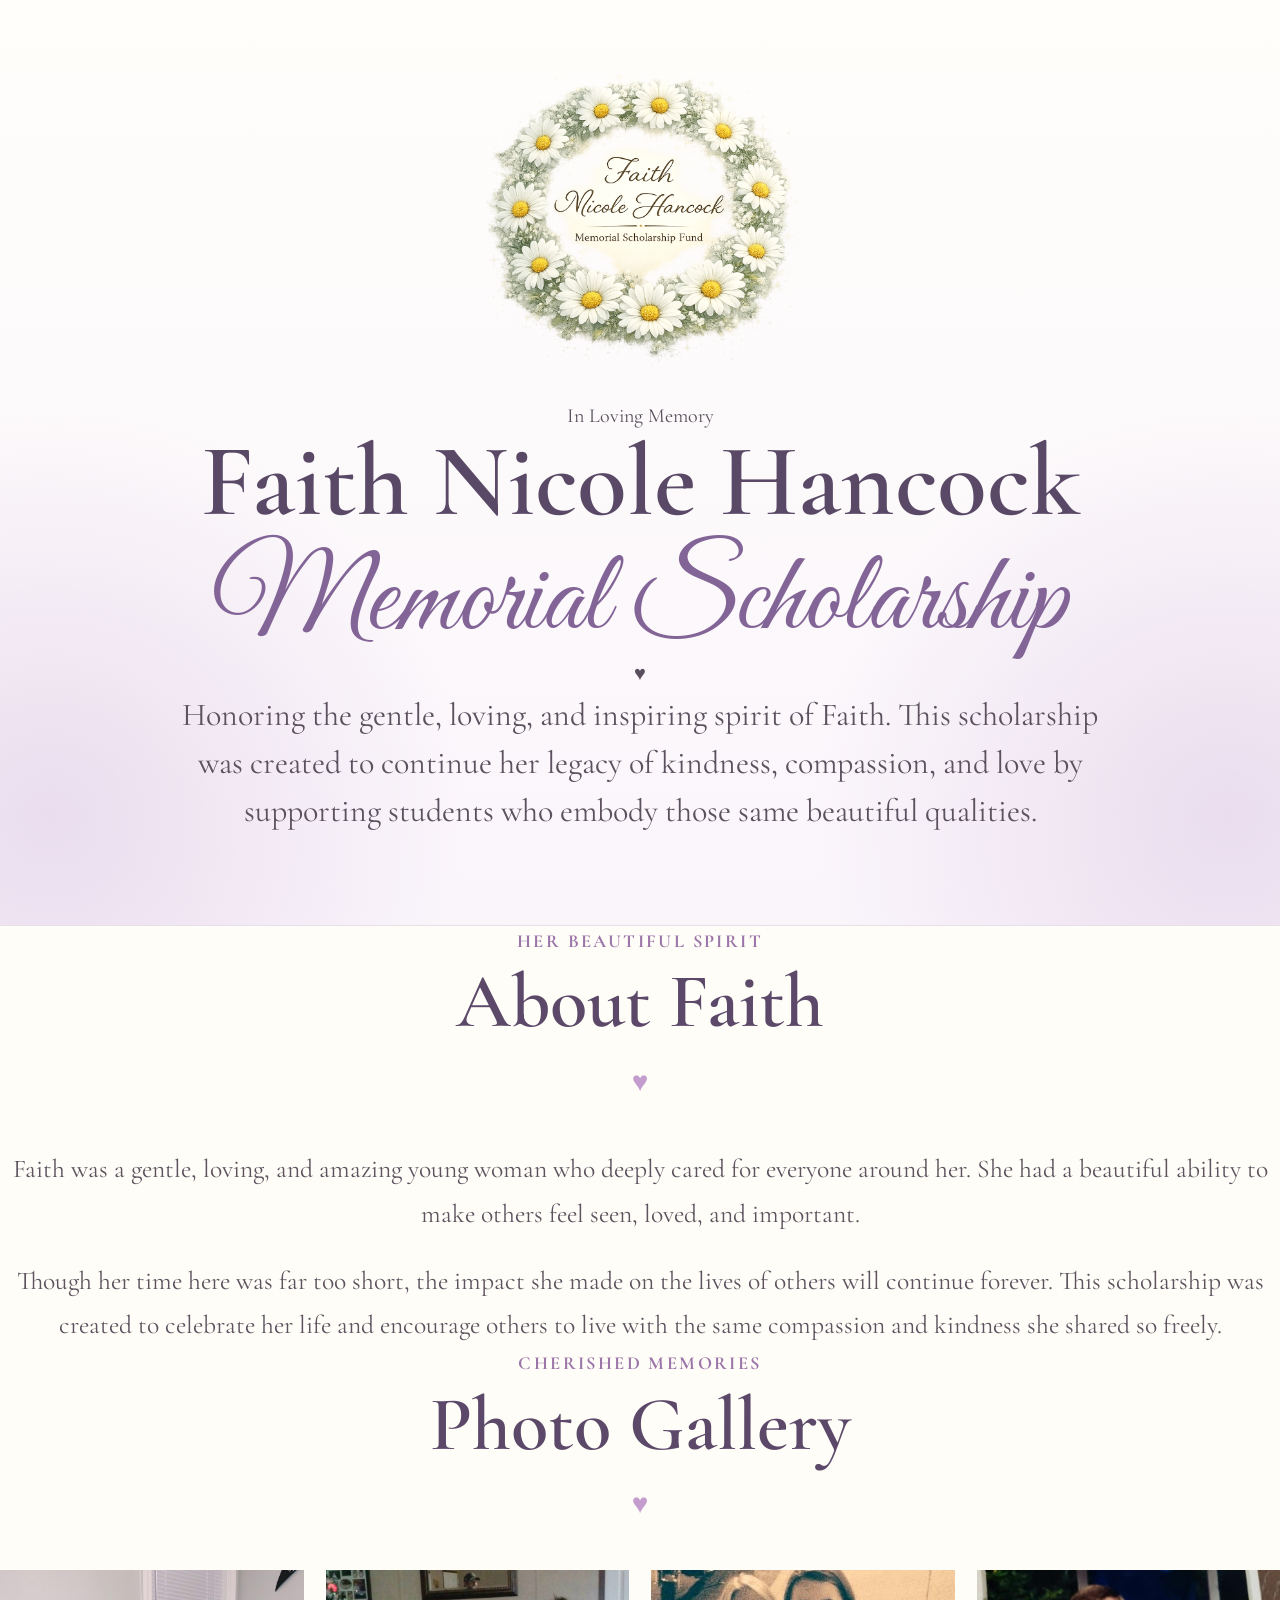
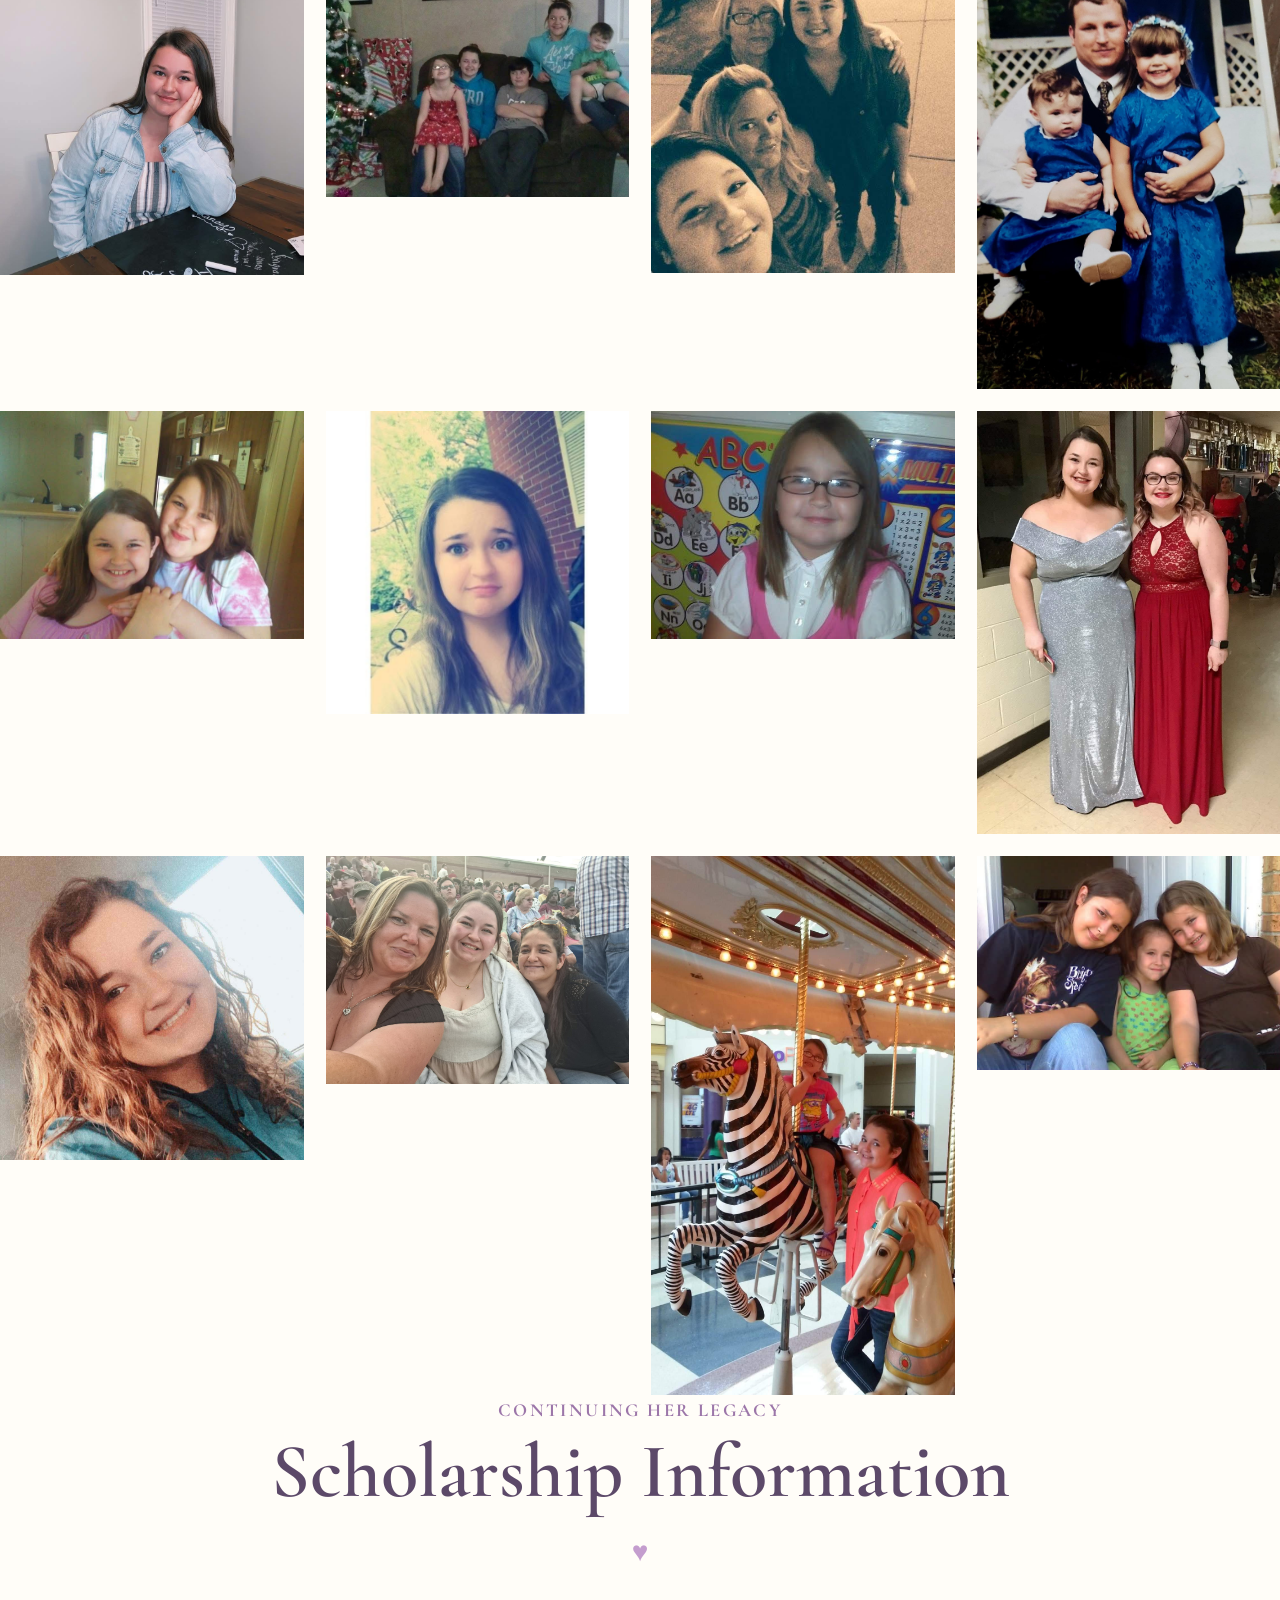
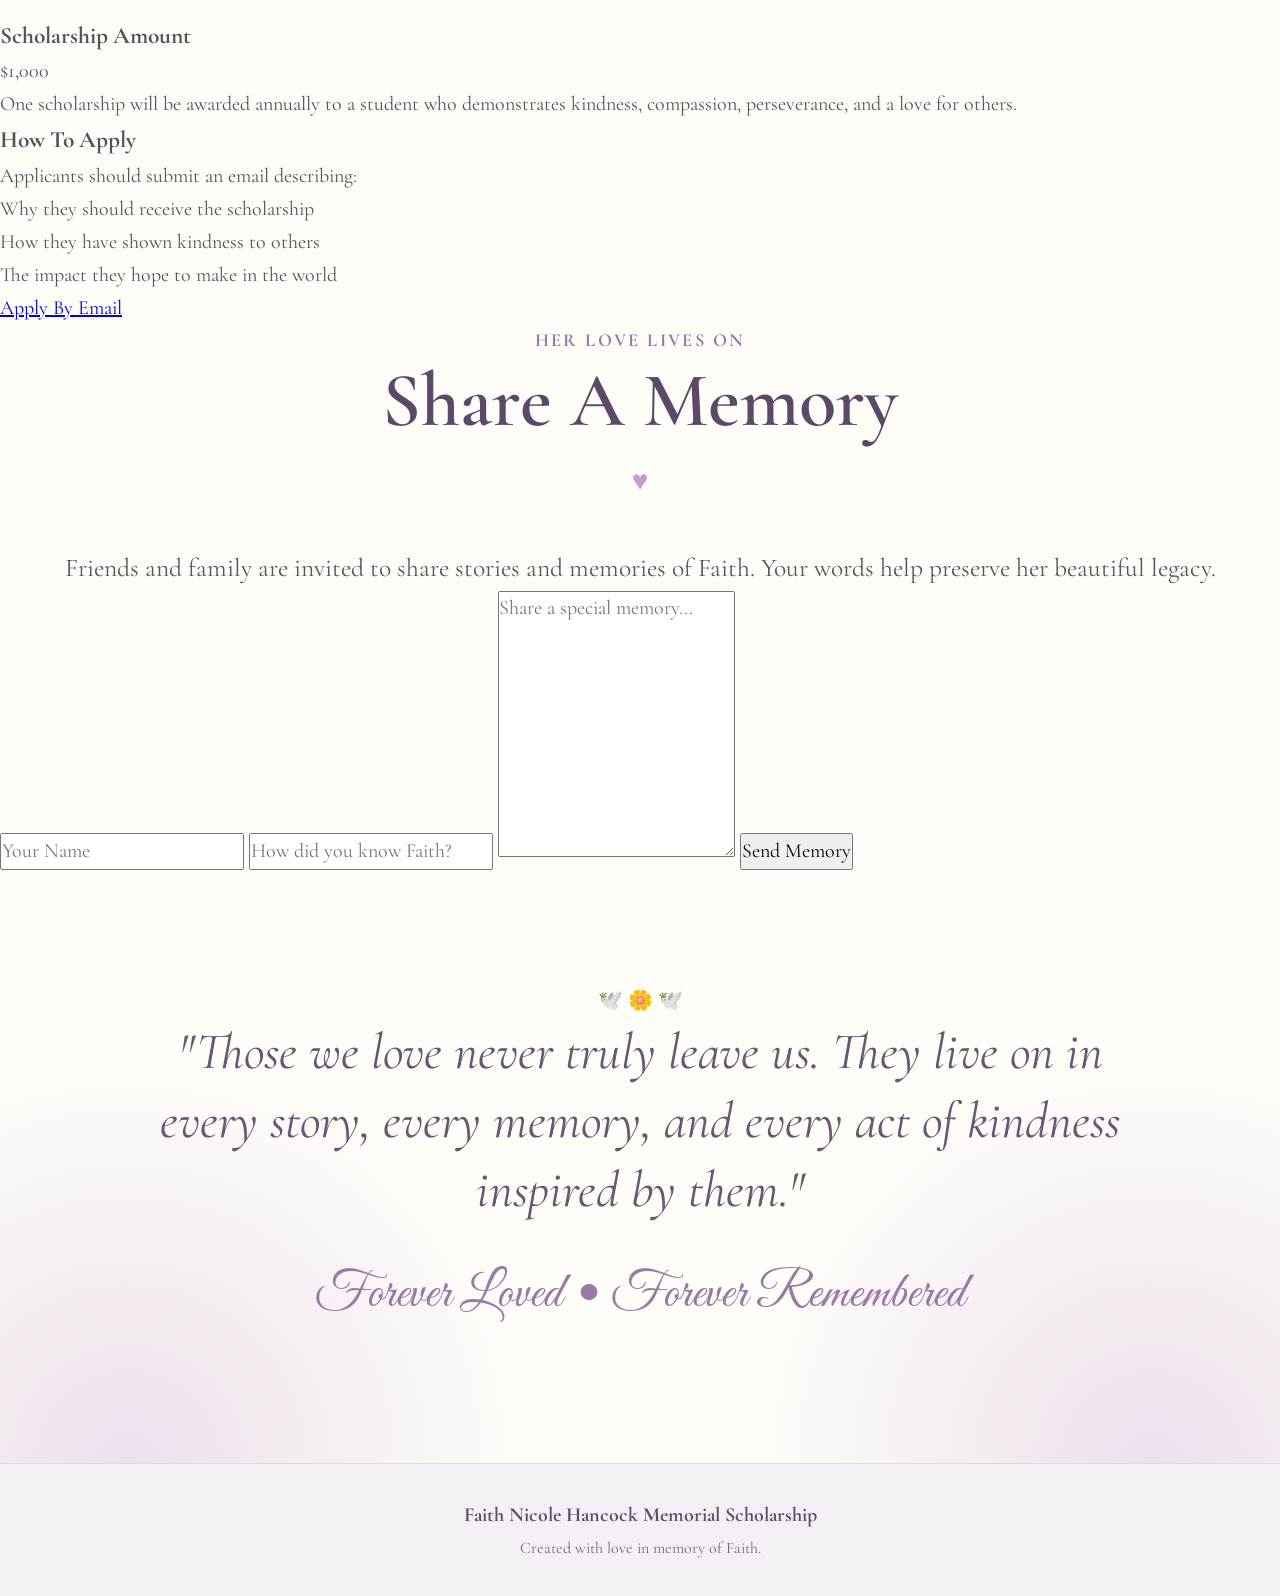
==== index.html @ c30abf19 "Update index.html" ====
<!DOCTYPE html>
<html lang="en">
<head>
    <meta charset="UTF-8">
    <meta name="viewport" content="width=device-width, initial-scale=1.0">
    <title>Faith Nicole Hancock Memorial Scholarship</title>

    <link rel="preconnect" href="https://fonts.googleapis.com">
    <link rel="preconnect" href="https://fonts.gstatic.com" crossorigin>

    <link href="https://fonts.googleapis.com/css2?family=Cormorant+Garamond:wght@300;400;500;600;700&family=Great+Vibes&display=swap" rel="stylesheet">

    <link rel="stylesheet" href="styles.css">
</head>

<body>

    <!-- HERO -->

    <header class="hero">

        <img src="images/FaithLogo.png"
             alt="Faith Memorial Logo"
             class="hero-logo">

        <p class="hero-subtitle">
            In Loving Memory
        </p>

        <h1>
            Faith Nicole Hancock
        </h1>

        <h2>
            Memorial Scholarship
        </h2>

        <div class="hero-divider">
            ♥
        </div>

        <p class="hero-text">
            Honoring the gentle, loving, and inspiring spirit of Faith.
            This scholarship was created to continue her legacy of kindness,
            compassion, and love by supporting students who embody those same
            beautiful qualities.
        </p>

    </header>



    <!-- ABOUT -->

    <section>

        <p class="section-label">
            Her Beautiful Spirit
        </p>

        <h2 class="section-title">
            About Faith
        </h2>

        <div class="small-divider">♥</div>

        <p class="about-text">
            Faith was a gentle, loving, and amazing young woman who deeply cared
            for everyone around her. She had a beautiful ability to make others
            feel seen, loved, and important.
        </p>

        <p class="about-text">
            Though her time here was far too short, the impact she made on the
            lives of others will continue forever. This scholarship was created
            to celebrate her life and encourage others to live with the same
            compassion and kindness she shared so freely.
        </p>

    </section>



    <!-- PHOTO GALLERY -->

    <section>

        <p class="section-label">
            Cherished Memories
        </p>

        <h2 class="section-title">
            Photo Gallery
        </h2>

        <div class="small-divider">♥</div>

        <div class="gallery">

            <img src="images/Faith 1.JPG">
            <img src="images/Faith2.JPG">
            <img src="images/Faith3.JPG">
            <img src="images/Faith4.JPG">
            <img src="images/Faith 5.JPG">
            <img src="images/Faith 6.JPG">
            <img src="images/Faith7.JPG">
            <img src="images/Faith 8.JPG">
            <img src="images/Faith 9.jpg">
            <img src="images/Faith 10.JPG">
            <img src="images/Faith 11.jpg">
            <img src="images/Faith 12.jpg">

        </div>

    </section>



    <!-- SCHOLARSHIP -->

    <section>

        <p class="section-label">
            Continuing Her Legacy
        </p>

        <h2 class="section-title">
            Scholarship Information
        </h2>

        <div class="small-divider">♥</div>

        <div class="info-box">

            <h3>
                Scholarship Amount
            </h3>

            <p class="amount">
                $1,000
            </p>

            <p>
                One scholarship will be awarded annually to a student who
                demonstrates kindness, compassion, perseverance, and a love
                for others.
            </p>

        </div>


        <div class="info-box">

            <h3>
                How To Apply
            </h3>

            <p>
                Applicants should submit an email describing:
            </p>

            <ul>
                <li>Why they should receive the scholarship</li>
                <li>How they have shown kindness to others</li>
                <li>The impact they hope to make in the world</li>
            </ul>

            <a class="button"
               href="mailto:FNHScholarship@gmail.com?subject=Faith Nicole Hancock Memorial Scholarship Application">
                Apply By Email
            </a>

        </div>

    </section>



    <!-- MEMORIES -->

    <section>

        <p class="section-label">
            Her Love Lives On
        </p>

        <h2 class="section-title">
            Share A Memory
        </h2>

        <div class="small-divider">♥</div>

        <p class="about-text">
            Friends and family are invited to share stories and memories of
            Faith. Your words help preserve her beautiful legacy.
        </p>

        <form id="memoryForm">

            <input
                type="text"
                id="name"
                placeholder="Your Name"
                required>

            <input
                type="text"
                id="relationship"
                placeholder="How did you know Faith?">

            <textarea
                id="memory"
                rows="8"
                placeholder="Share a special memory..."
                required></textarea>

            <button type="submit">
                Send Memory
            </button>

        </form>

    </section>



    <!-- QUOTE -->

    <section class="quote-section">

        <div class="doves">
            🕊️ 🌼 🕊️
        </div>

        <p class="quote">

            "Those we love never truly leave us.
            They live on in every story, every memory,
            and every act of kindness inspired by them."

        </p>

        <p class="quote-signature">
            Forever Loved • Forever Remembered
        </p>

    </section>



    <!-- FOOTER -->

    <footer>

        <p>
            Faith Nicole Hancock Memorial Scholarship
        </p>

        <p>
            Created with love in memory of Faith.
        </p>

    </footer>



    <script>

        document.getElementById("memoryForm")
            .addEventListener("submit", function(e){

            e.preventDefault();

            let name =
                document.getElementById("name").value;

            let relationship =
                document.getElementById("relationship").value;

            let memory =
                document.getElementById("memory").value;

            let body =
                "Name: " + name +
                "\n\nRelationship: " +
                relationship +
                "\n\nMemory:\n" +
                memory;

            window.location.href =
                "mailto:FNHScholarship@gmail.com" +
                "?subject=A Memory of Faith" +
                "&body=" +
                encodeURIComponent(body);

        });

    </script>

</body>
</html>
---- styles.css ----
/* =====================================================
   GENERAL
===================================================== */

* {
    margin: 0;
    padding: 0;
    box-sizing: border-box;
}

html {
    scroll-behavior: smooth;
}

body {
    background: #fffdf8;
    color: #594f5d;
    font-family: "Cormorant Garamond", Georgia, serif;
    font-size: 20px;
    line-height: 1.65;
}

img {
    max-width: 100%;
}

button,
input,
textarea {
    font: inherit;
}

.section-container {
    width: min(1400px, calc(100% - 40px));
    margin: 0 auto;
}

.narrow-container {
    max-width: 980px;
}

.section-label {
    margin-bottom: 8px;
    color: #9c76a9;
    font-size: 1.15rem;
    font-weight: 700;
    letter-spacing: 0.13em;
    text-align: center;
    text-transform: uppercase;
}

.section-title {
    color: #5c4969;
    font-size: clamp(3.2rem, 6vw, 5.5rem);
    font-weight: 600;
    line-height: 1;
    text-align: center;
}

.small-divider {
    margin: 18px 0 42px;
    color: #c49dce;
    font-size: 1.75rem;
    text-align: center;
}


/* =====================================================
   HERO
===================================================== */

.hero {
    position: relative;
    overflow: hidden;
    min-height: 760px;
    padding: 55px 20px 90px;
    text-align: center;
    background:
        radial-gradient(
            circle at 4% 88%,
            rgba(215, 194, 224, 0.48),
            transparent 28%
        ),
        radial-gradient(
            circle at 96% 88%,
            rgba(215, 194, 224, 0.48),
            transparent 28%
        ),
        linear-gradient(
            to bottom,
            #fffefb,
            #faf5fb
        );
    border-bottom: 1px solid #e9dfeb;
}

.hero-logo {
    display: block;
    width: min(330px, 72vw);
    height: auto;
    margin: 0 auto 15px;
}

.eyebrow {
    margin-bottom: 12px;
    color: #9875a4;
    font-size: 1.2rem;
    font-weight: 700;
    letter-spacing: 0.18em;
    text-transform: uppercase;
}

.hero h1 {
    color: #594866;
    font-size: clamp(4rem, 8vw, 7rem);
    font-weight: 600;
    line-height: 0.95;
}

.hero h2 {
    margin-top: 18px;
    color: #826497;
    font-family: "Great Vibes", cursive;
    font-size: clamp(4.5rem, 9vw, 7.5rem);
    font-weight: 400;
    line-height: 0.95;
}

.divider {
    display: flex;
    justify-content: center;
    align-items: center;
    gap: 18px;
    max-width: 380px;
    margin: 32px auto;
}

.divider span:not(.heart) {
    display: block;
    width: 125px;
    height: 1px;
    background: #c9b5ce;
}

.divider .heart {
    color: #c49dce;
    font-size: 2rem;
    line-height: 1;
}

.hero-text {
    position: relative;
    z-index: 2;
    max-width: 950px;
    margin: 0 auto;
    color: #5c525f;
    font-size: clamp(1.45rem, 2.5vw, 2rem);
    line-height: 1.5;
}

.hero-decoration {
    position: absolute;
    bottom: 40px;
    z-index: 1;
    font-size: clamp(4rem, 9vw, 8rem);
    opacity: 0.32;
}

.hero-decoration-left {
    left: 4%;
    transform: rotate(-15deg);
}

.hero-decoration-right {
    right: 4%;
    transform: rotate(15deg);
}


/* =====================================================
   ABOUT FAITH
===================================================== */

.about-section {
    padding: 100px 20px;
    background: #fffdf8;
}

.about-text {
    color: #5d535f;
    font-size: clamp(1.35rem, 2vw, 1.7rem);
    line-height: 1.75;
    text-align: center;
}

.about-text + .about-text {
    margin-top: 22px;
}


/* =====================================================
   PHOTO GALLERY
===================================================== */

.gallery-section {
    padding: 100px 0 115px;
    background: #fbf7fc;
    border-top: 1px solid #eee5ef;
    border-bottom: 1px solid #eee5ef;
}

.gallery {
    display: grid;
    grid-template-columns: repeat(4, minmax(0, 1fr));
    align-items: start;
    gap: 22px;
}

.photo-card {
    overflow: hidden;
    padding: 7px;
    background: #ffffff;
    border-radius: 18px;
    box-shadow: 0 8px 22px rgba(73, 54, 81, 0.15);
    transition:
        transform 0.25s ease,
        box-shadow 0.25s ease;
}

.photo-card:hover {
    transform: translateY(-6px);
    box-shadow: 0 14px 32px rgba(73, 54, 81, 0.2);
}

.photo-card img {
    display: block;
    width: 100%;
    height: auto;
    border-radius: 12px;
}


/* =====================================================
   SCHOLARSHIP
===================================================== */

.scholarship-section {
    padding: 105px 0;
    background:
        radial-gradient(
            circle at 4% 12%,
            rgba(218, 199, 227, 0.3),
            transparent 24%
        ),
        radial-gradient(
            circle at 96% 88%,
            rgba(218, 199, 227, 0.3),
            transparent 24%
        ),
        #fffdf8;
}

.scholarship-grid {
    display: grid;
    grid-template-columns: repeat(2, minmax(0, 1fr));
    gap: 28px;
}

.information-card {
    padding: 48px 40px;
    background: rgba(255, 255, 255, 0.94);
    border: 1px solid #e7dce9;
    border-radius: 24px;
    box-shadow: 0 9px 27px rgba(73, 54, 81, 0.11);
    text-align: center;
}

.card-icon {
    margin-bottom: 16px;
    color: #bf96cb;
    font-size: 3rem;
    line-height: 1;
}

.information-card h3 {
    margin-bottom: 18px;
    color: #614f6d;
    font-size: 2.5rem;
    line-height: 1.1;
}

.information-card p {
    color: #5d535f;
    font-size: 1.35rem;
    line-height: 1.65;
}

.information-card p + p {
    margin-top: 18px;
}

.scholarship-amount {
    margin-bottom: 20px;
    color: #9370a1 !important;
    font-size: 4.25rem !important;
    font-weight: 700;
    line-height: 1 !important;
}

.application-box {
    max-width: 900px;
    margin: 45px auto 0;
    padding: 48px 35px;
    background: #ffffff;
    border: 2px solid #ddcce2;
    border-radius: 24px;
    box-shadow: 0 9px 27px rgba(73, 54, 81, 0.11);
    text-align: center;
}

.application-box h3 {
    color: #594866;
    font-size: 2.75rem;
    line-height: 1.1;
}

.application-box > p {
    max-width: 700px;
    margin: 17px auto 0;
    color: #5d535f;
    font-size: 1.35rem;
}

.primary-button {
    display: inline-block;
    margin: 28px 0 18px;
    padding: 16px 38px;
    color: #ffffff;
    background: #80638f;
    border: 0;
    border-radius: 999px;
    cursor: pointer;
    font-size: 1.3rem;
    font-weight: 700;
    letter-spacing: 0.02em;
    text-decoration: none;
    box-shadow: 0 6px 16px rgba(92, 73, 105, 0.2);
    transition:
        background 0.2s ease,
        transform 0.2s ease,
        box-shadow 0.2s ease;
}

.primary-button:hover {
    background: #695276;
    transform: translateY(-2px);
    box-shadow: 0 9px 22px rgba(92, 73, 105, 0.27);
}

.fine-print {
    color: #756a78 !important;
    font-size: 1.05rem !important;
    font-style: italic;
}


/* =====================================================
   MEMORIES
===================================================== */

.memories-section {
    padding: 105px 0;
    background: #faf6fb;
    border-top: 1px solid #e9dfeb;
    border-bottom: 1px solid #e9dfeb;
}

.memory-intro {
    max-width: 930px;
    margin: -5px auto 45px;
    color: #5d535f;
    font-size: 1.45rem;
    line-height: 1.7;
    text-align: center;
}

.memory-layout {
    display: grid;
    grid-template-columns: 0.9fr 1.1fr;
    gap: 35px;
    align-items: stretch;
    max-width: 1150px;
    margin: 0 auto;
}

.memory-message,
.memory-form {
    padding: 45px 38px;
    background: #ffffff;
    border: 1px solid #e4d8e7;
    border-radius: 24px;
    box-shadow: 0 9px 27px rgba(73, 54, 81, 0.11);
}

.memory-message {
    display: flex;
    flex-direction: column;
    justify-content: center;
    text-align: center;
}

.dove {
    margin-bottom: 10px;
    font-size: 4rem;
}

.memory-message h3 {
    margin-bottom: 18px;
    color: #604e6d;
    font-size: 2.6rem;
    line-height: 1.1;
}

.memory-message p {
    color: #5d535f;
    font-size: 1.3rem;
    line-height: 1.65;
}

.memory-message blockquote {
    margin-top: 28px;
    padding-top: 25px;
    color: #786581;
    border-top: 1px solid #e6dae9;
    font-size: 1.45rem;
    font-style: italic;
    line-height: 1.5;
}

.form-group + .form-group {
    margin-top: 22px;
}

.form-group label {
    display: block;
    margin-bottom: 8px;
    color: #604e6d;
    font-size: 1.25rem;
    font-weight: 700;
}

.form-group input,
.form-group textarea {
    width: 100%;
    padding: 14px 16px;
    color: #554b59;
    background: #fdfbfe;
    border: 1px solid #cfbdd5;
    border-radius: 12px;
    outline: none;
    font-size: 1.15rem;
    transition:
        border-color 0.2s ease,
        box-shadow 0.2s ease;
}

.form-group textarea {
    min-height: 190px;
    resize: vertical;
}

.form-group input:focus,
.form-group textarea:focus {
    border-color: #9f7bac;
    box-shadow: 0 0 0 4px rgba(159, 123, 172, 0.14);
}

.form-button {
    display: block;
    margin-right: auto;
    margin-left: auto;
}


/* =====================================================
   QUOTE
===================================================== */

.quote-section {
    position: relative;
    overflow: hidden;
    padding: 115px 20px 125px;
    background:
        radial-gradient(
            circle at 10% 100%,
            rgba(216, 196, 226, 0.5),
            transparent 32%
        ),
        radial-gradient(
            circle at 90% 100%,
            rgba(216, 196, 226, 0.5),
            transparent 32%
        ),
        #fffdf8;
    text-align: center;
}

.quote-heart {
    margin-bottom: 25px;
    color: #c39ccf;
    font-size: 2.3rem;
}

.quote {
    position: relative;
    z-index: 2;
    max-width: 980px;
    margin: 0 auto;
    color: #685674;
    font-size: clamp(2.1rem, 4vw, 3.5rem);
    font-style: italic;
    line-height: 1.35;
}

.quote-signature {
    position: relative;
    z-index: 2;
    margin-top: 28px;
    color: #9a79a6;
    font-family: "Great Vibes", cursive;
    font-size: clamp(2.4rem, 4vw, 3.6rem);
}

.quote-dove,
.quote-flower {
    position: absolute;
    bottom: 25px;
    font-size: clamp(4rem, 8vw, 7rem);
    opacity: 0.4;
}

.quote-dove-left {
    left: 7%;
}

.quote-flower {
    right: 7%;
}


/* =====================================================
   FOOTER
===================================================== */

footer {
    padding: 35px 20px;
    color: #74677a;
    background: #f5eff6;
    border-top: 1px solid #e2d6e5;
    text-align: center;
}

footer p:first-child {
    color: #604e6d;
    font-size: 1.25rem;
    font-weight: 700;
}

footer p:last-child {
    margin-top: 3px;
    font-size: 1rem;
}


/* =====================================================
   TABLET
===================================================== */

@media (max-width: 1050px) {
    .gallery {
        grid-template-columns: repeat(3, minmax(0, 1fr));
    }

    .memory-layout {
        grid-template-columns: 1fr;
    }
}


/* =====================================================
   MOBILE
===================================================== */

@media (max-width: 760px) {
    body {
        font-size: 18px;
    }

    .section-container {
        width: min(100% - 26px, 1400px);
    }

    .hero {
        min-height: auto;
        padding: 35px 14px 70px;
    }

    .hero-logo {
        width: 230px;
    }

    .hero h1 {
        font-size: clamp(3.25rem, 14vw, 4.8rem);
    }

    .hero h2 {
        font-size: clamp(3.75rem, 16vw, 5.25rem);
    }

    .hero-decoration {
        font-size: 3.5rem;
    }

    .gallery {
        grid-template-columns: repeat(2, minmax(0, 1fr));
        gap: 13px;
    }

    .scholarship-grid {
        grid-template-columns: 1fr;
    }

    .information-card,
    .application-box,
    .memory-message,
    .memory-form {
        padding: 35px 24px;
    }

    .about-section,
    .gallery-section,
    .scholarship-section,
    .memories-section {
        padding-top: 75px;
        padding-bottom: 80px;
    }

    .quote-section {
        padding: 90px 18px 105px;
    }
}


/* =====================================================
   SMALL MOBILE
===================================================== */

@media (max-width: 450px) {
    .gallery {
        grid-template-columns: 1fr;
    }

    .divider span:not(.heart) {
        width: 80px;
    }

    .information-card h3,
    .application-box h3,
    .memory-message h3 {
        font-size: 2.2rem;
    }

    .scholarship-amount {
        font-size: 3.5rem !important;
    }
}
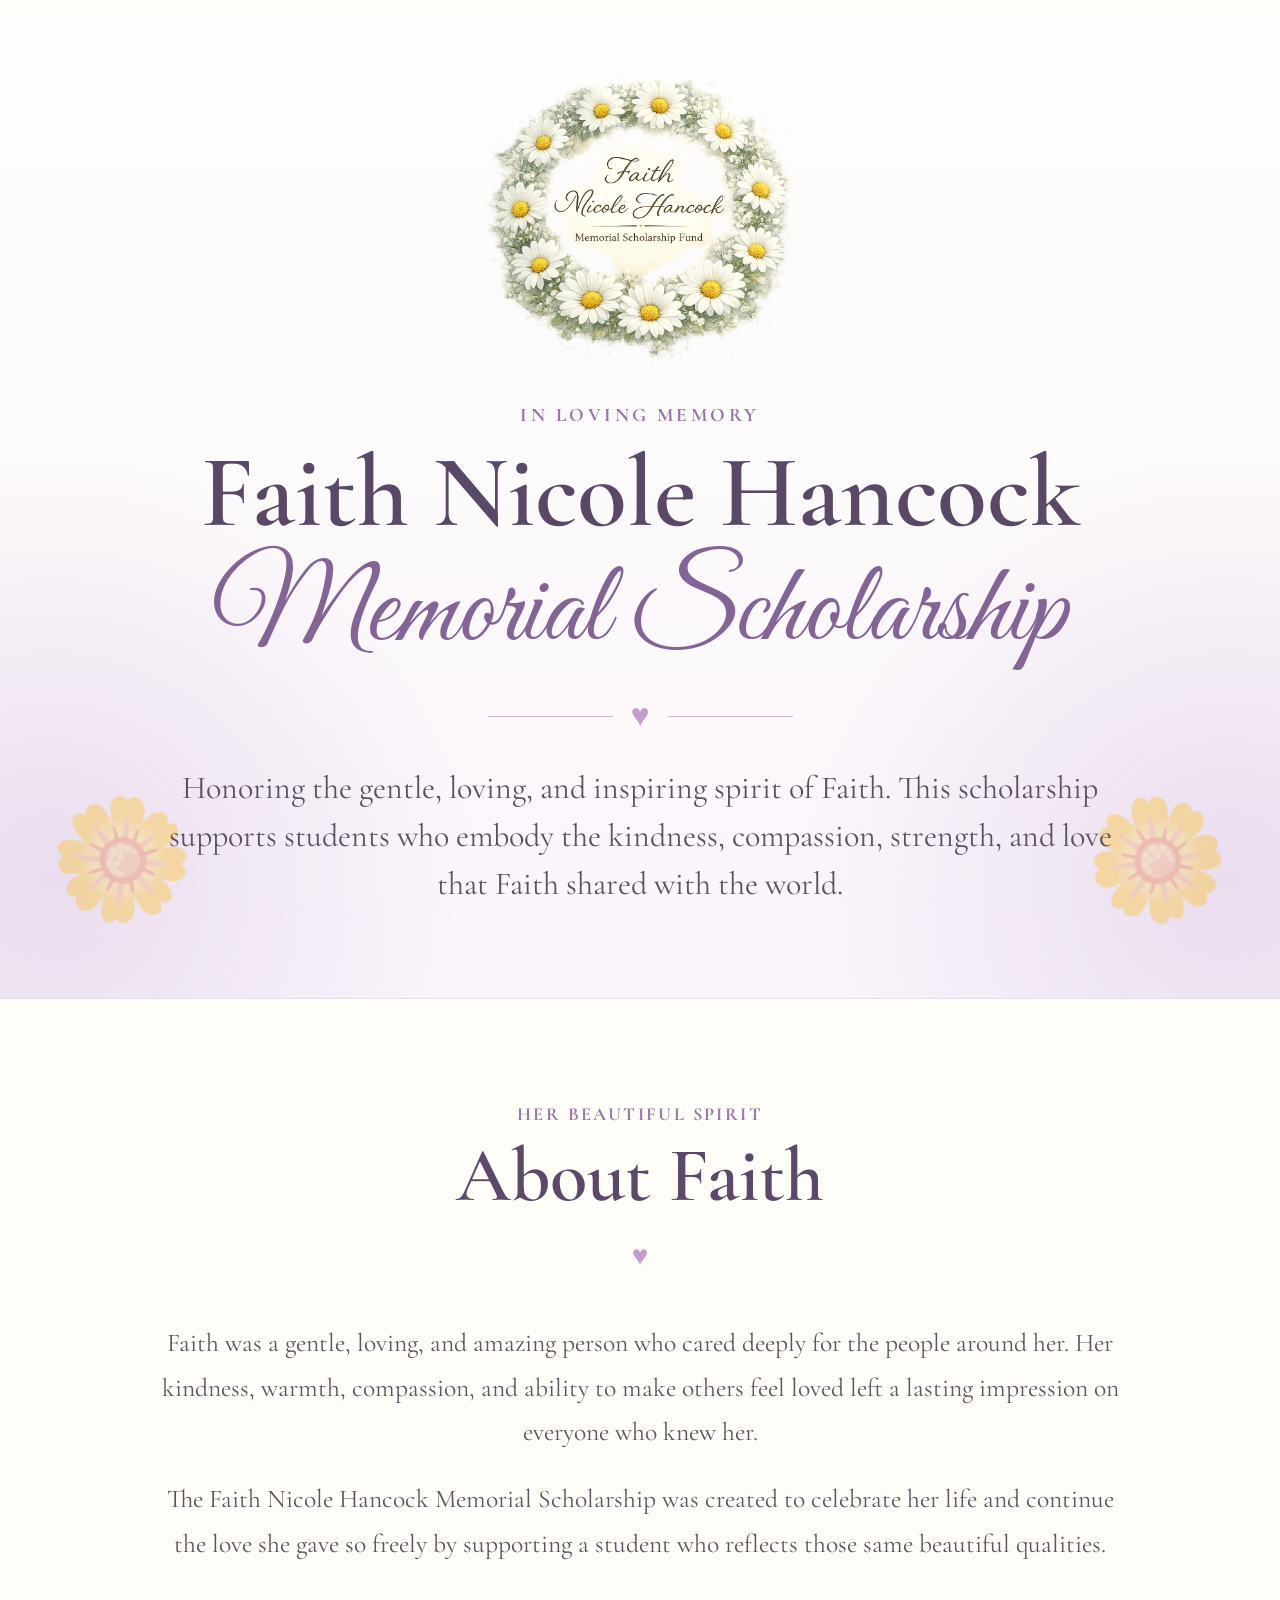
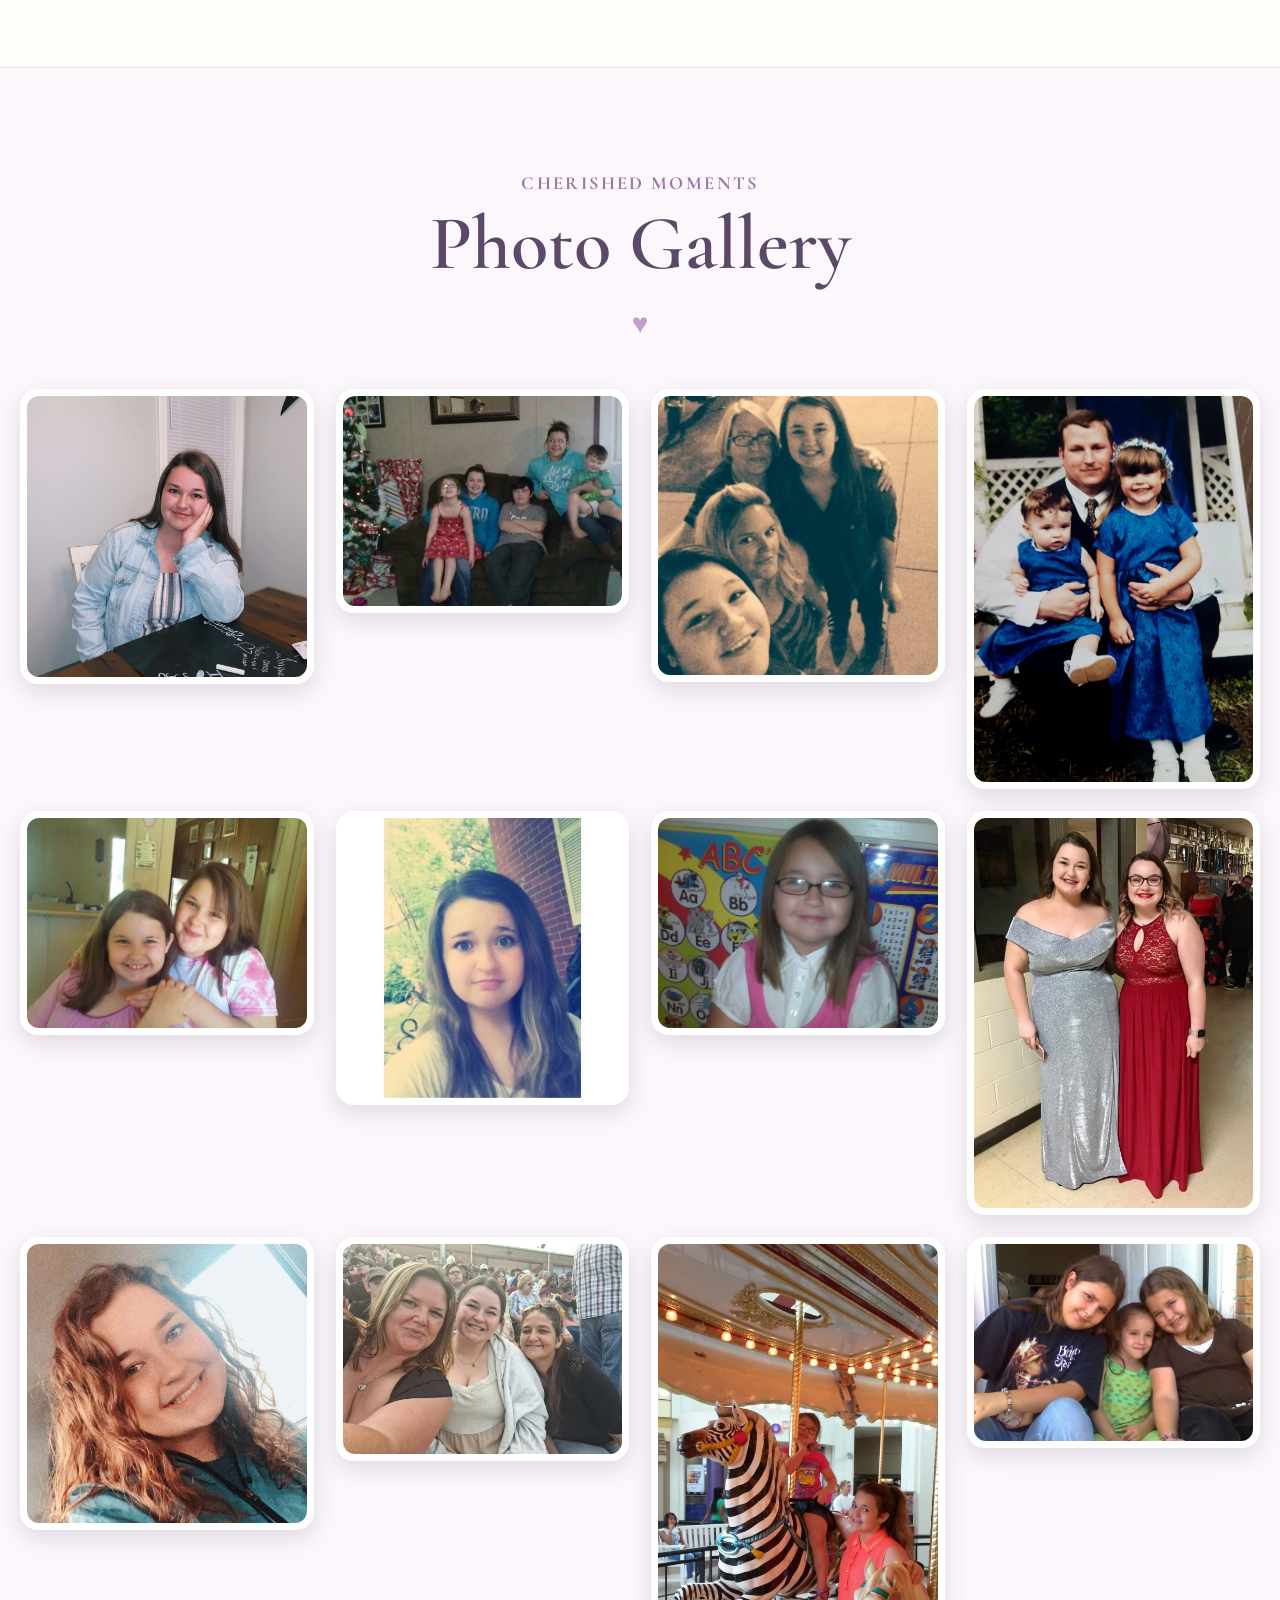
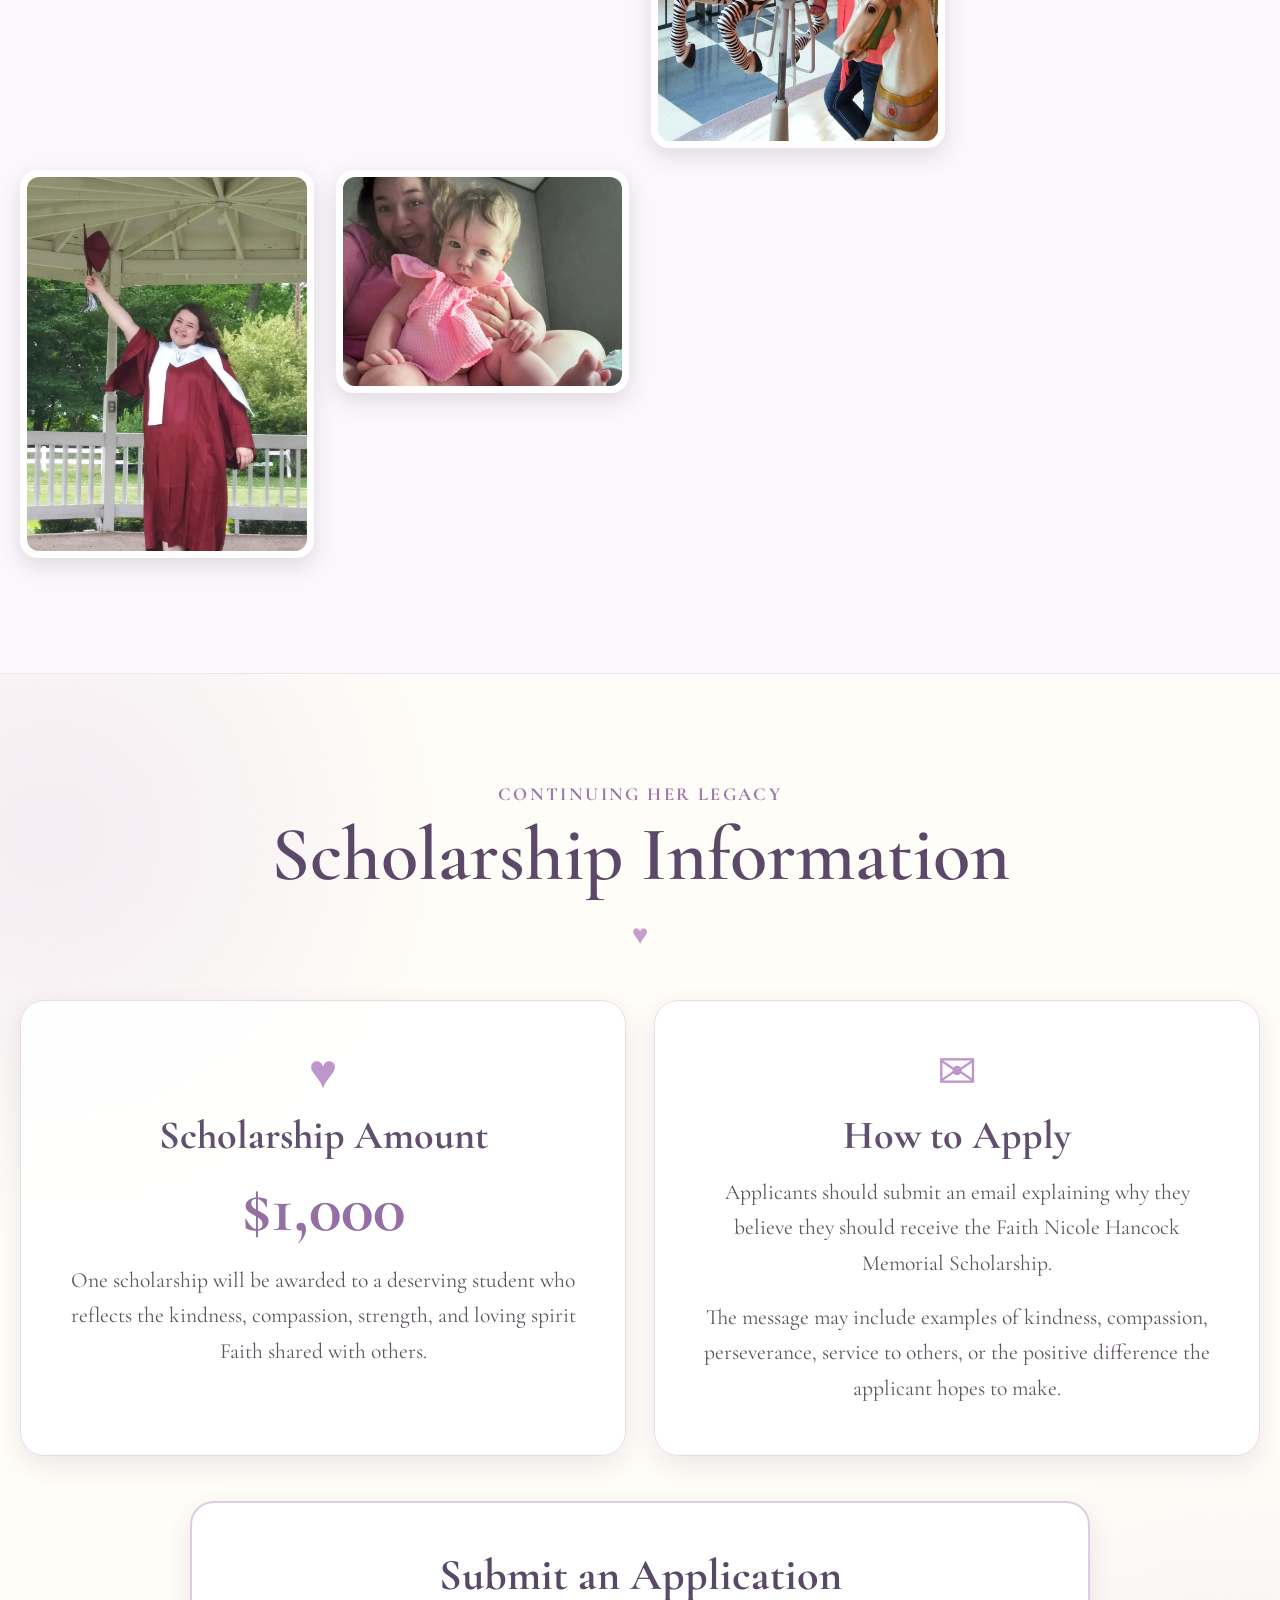
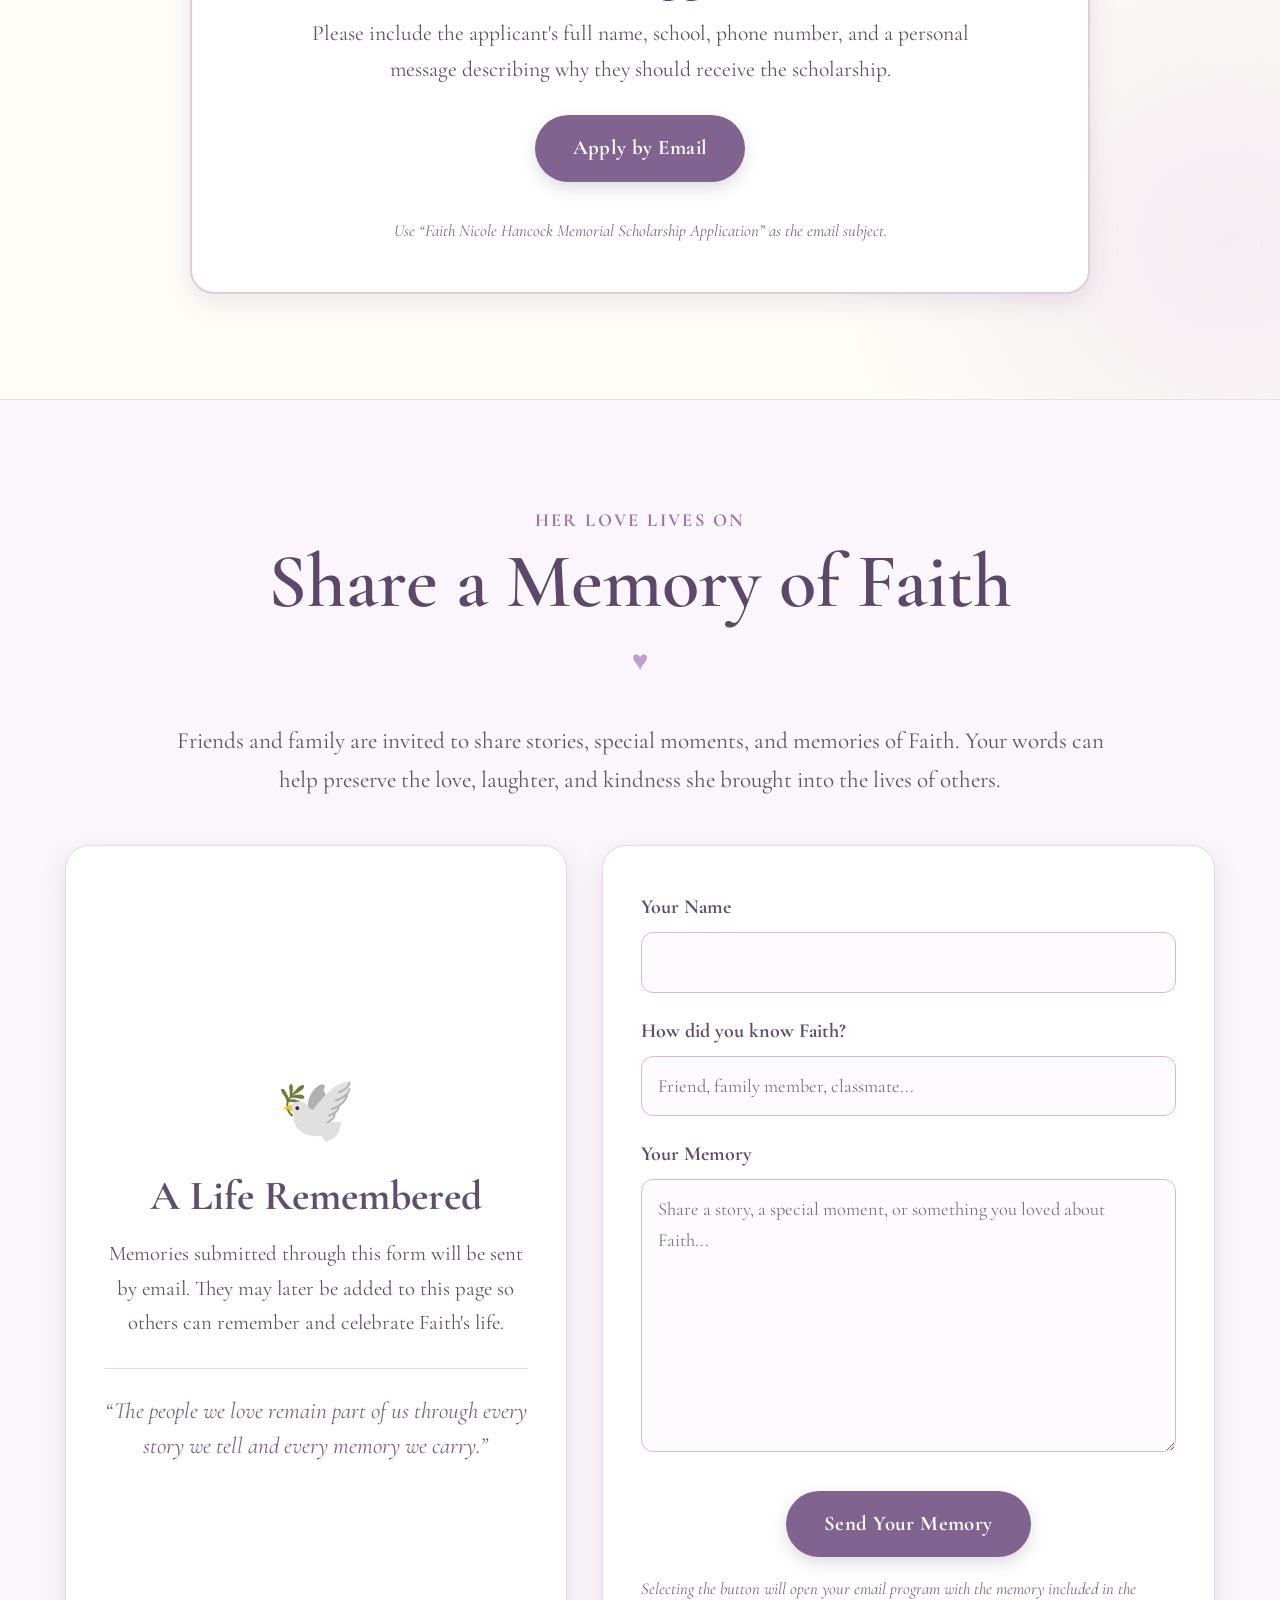
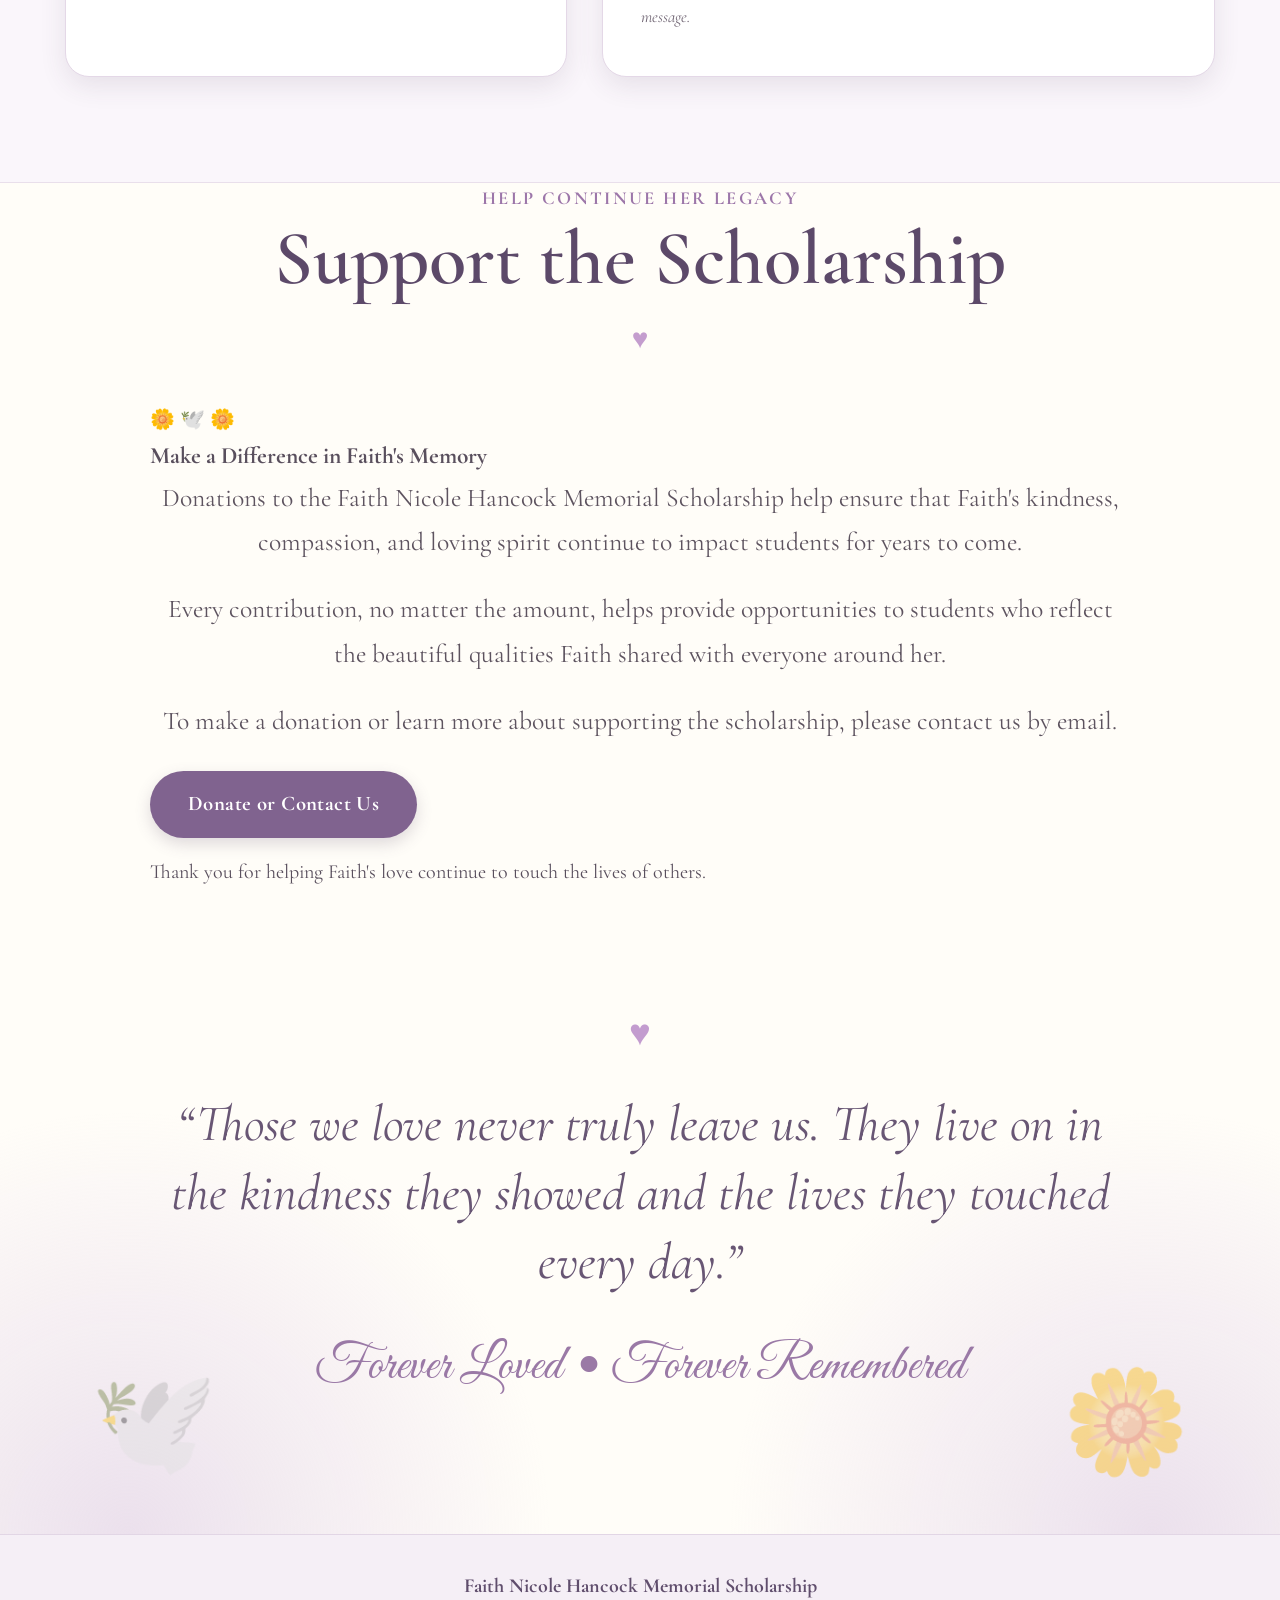
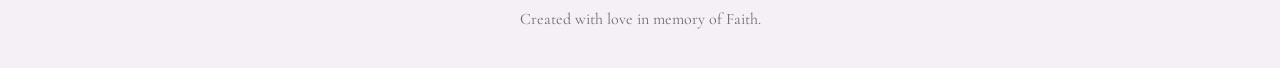
==== commit fd30c78c: "Update index.html" ====
--- a/index.html
+++ b/index.html
@@ -1,29 +1,70 @@
 <!DOCTYPE html>
 <html lang="en">
+
 <head>
+
     <meta charset="UTF-8">
-    <meta name="viewport" content="width=device-width, initial-scale=1.0">
-    <title>Faith Nicole Hancock Memorial Scholarship</title>
-
-    <link rel="preconnect" href="https://fonts.googleapis.com">
-    <link rel="preconnect" href="https://fonts.gstatic.com" crossorigin>
-
-    <link href="https://fonts.googleapis.com/css2?family=Cormorant+Garamond:wght@300;400;500;600;700&family=Great+Vibes&display=swap" rel="stylesheet">
-
-    <link rel="stylesheet" href="styles.css">
+
+    <meta
+        name="viewport"
+        content="width=device-width, initial-scale=1.0"
+    >
+
+    <meta
+        name="description"
+        content="The Faith Nicole Hancock Memorial Scholarship honors Faith's kindness, compassion, and loving spirit."
+    >
+
+    <title>
+        Faith Nicole Hancock Memorial Scholarship
+    </title>
+
+    <link
+        rel="preconnect"
+        href="https://fonts.googleapis.com"
+    >
+
+    <link
+        rel="preconnect"
+        href="https://fonts.gstatic.com"
+        crossorigin
+    >
+
+    <link
+        href="https://fonts.googleapis.com/css2?family=Cormorant+Garamond:wght@400;500;600;700&family=Great+Vibes&display=swap"
+        rel="stylesheet"
+    >
+
+    <link
+        rel="stylesheet"
+        href="styles.css"
+    >
+
 </head>
 
+
 <body>
 
-    <!-- HERO -->
+
+    <!-- HERO SECTION -->
 
     <header class="hero">
 
-        <img src="images/FaithLogo.png"
-             alt="Faith Memorial Logo"
-             class="hero-logo">
-
-        <p class="hero-subtitle">
+        <div class="hero-decoration hero-decoration-left">
+            🌼
+        </div>
+
+        <div class="hero-decoration hero-decoration-right">
+            🌼
+        </div>
+
+        <img
+            src="images/FaithLogo.png"
+            class="hero-logo"
+            alt="Faith Nicole Hancock Memorial Scholarship logo"
+        >
+
+        <p class="eyebrow">
             In Loving Memory
         </p>
 
@@ -35,216 +76,591 @@
             Memorial Scholarship
         </h2>
 
-        <div class="hero-divider">
-            ♥
+        <div class="divider">
+
+            <span></span>
+
+            <span class="heart">
+                ♥
+            </span>
+
+            <span></span>
+
         </div>
 
         <p class="hero-text">
             Honoring the gentle, loving, and inspiring spirit of Faith.
-            This scholarship was created to continue her legacy of kindness,
-            compassion, and love by supporting students who embody those same
-            beautiful qualities.
+            This scholarship supports students who embody the kindness,
+            compassion, strength, and love that Faith shared with the world.
         </p>
 
     </header>
 
 
 
-    <!-- ABOUT -->
-
-    <section>
-
-        <p class="section-label">
-            Her Beautiful Spirit
-        </p>
-
-        <h2 class="section-title">
-            About Faith
-        </h2>
-
-        <div class="small-divider">♥</div>
-
-        <p class="about-text">
-            Faith was a gentle, loving, and amazing young woman who deeply cared
-            for everyone around her. She had a beautiful ability to make others
-            feel seen, loved, and important.
-        </p>
-
-        <p class="about-text">
-            Though her time here was far too short, the impact she made on the
-            lives of others will continue forever. This scholarship was created
-            to celebrate her life and encourage others to live with the same
-            compassion and kindness she shared so freely.
-        </p>
-
-    </section>
-
-
-
-    <!-- PHOTO GALLERY -->
-
-    <section>
-
-        <p class="section-label">
-            Cherished Memories
-        </p>
-
-        <h2 class="section-title">
-            Photo Gallery
-        </h2>
-
-        <div class="small-divider">♥</div>
-
-        <div class="gallery">
-
-            <img src="images/Faith 1.JPG">
-            <img src="images/Faith2.JPG">
-            <img src="images/Faith3.JPG">
-            <img src="images/Faith4.JPG">
-            <img src="images/Faith 5.JPG">
-            <img src="images/Faith 6.JPG">
-            <img src="images/Faith7.JPG">
-            <img src="images/Faith 8.JPG">
-            <img src="images/Faith 9.jpg">
-            <img src="images/Faith 10.JPG">
-            <img src="images/Faith 11.jpg">
-            <img src="images/Faith 12.jpg">
-
-        </div>
-
-    </section>
-
-
-
-    <!-- SCHOLARSHIP -->
-
-    <section>
-
-        <p class="section-label">
-            Continuing Her Legacy
-        </p>
-
-        <h2 class="section-title">
-            Scholarship Information
-        </h2>
-
-        <div class="small-divider">♥</div>
-
-        <div class="info-box">
-
-            <h3>
-                Scholarship Amount
-            </h3>
-
-            <p class="amount">
-                $1,000
+    <main>
+
+
+        <!-- ABOUT FAITH -->
+
+        <section class="about-section">
+
+            <div class="section-container narrow-container">
+
+                <p class="section-label">
+                    Her Beautiful Spirit
+                </p>
+
+                <h2 class="section-title">
+                    About Faith
+                </h2>
+
+                <div class="small-divider">
+                    ♥
+                </div>
+
+                <p class="about-text">
+                    Faith was a gentle, loving, and amazing person who cared
+                    deeply for the people around her. Her kindness, warmth,
+                    compassion, and ability to make others feel loved left a
+                    lasting impression on everyone who knew her.
+                </p>
+
+                <p class="about-text">
+                    The Faith Nicole Hancock Memorial Scholarship was created
+                    to celebrate her life and continue the love she gave so
+                    freely by supporting a student who reflects those same
+                    beautiful qualities.
+                </p>
+
+            </div>
+
+        </section>
+
+
+
+        <!-- PHOTO GALLERY -->
+
+        <section class="gallery-section">
+
+            <div class="section-container">
+
+                <p class="section-label">
+                    Cherished Moments
+                </p>
+
+                <h2 class="section-title">
+                    Photo Gallery
+                </h2>
+
+                <div class="small-divider">
+                    ♥
+                </div>
+
+                <div class="gallery">
+
+
+                    <figure class="photo-card">
+
+                        <img
+                            src="images/Faith%201.JPG"
+                            alt="A cherished memory of Faith"
+                            loading="lazy"
+                        >
+
+                    </figure>
+
+
+                    <figure class="photo-card">
+
+                        <img
+                            src="images/Faith2.JPG"
+                            alt="A cherished memory of Faith"
+                            loading="lazy"
+                        >
+
+                    </figure>
+
+
+                    <figure class="photo-card">
+
+                        <img
+                            src="images/Faith3.JPG"
+                            alt="A cherished memory of Faith"
+                            loading="lazy"
+                        >
+
+                    </figure>
+
+
+                    <figure class="photo-card">
+
+                        <img
+                            src="images/Faith4.JPG"
+                            alt="A cherished memory of Faith"
+                            loading="lazy"
+                        >
+
+                    </figure>
+
+
+                    <figure class="photo-card">
+
+                        <img
+                            src="images/Faith%205.JPG"
+                            alt="A cherished memory of Faith"
+                            loading="lazy"
+                        >
+
+                    </figure>
+
+
+                    <figure class="photo-card">
+
+                        <img
+                            src="images/Faith%206.JPG"
+                            alt="A cherished memory of Faith"
+                            loading="lazy"
+                        >
+
+                    </figure>
+
+
+                    <figure class="photo-card">
+
+                        <img
+                            src="images/Faith7.JPG"
+                            alt="A cherished memory of Faith"
+                            loading="lazy"
+                        >
+
+                    </figure>
+
+
+                    <figure class="photo-card">
+
+                        <img
+                            src="images/Faith%208.JPG"
+                            alt="A cherished memory of Faith"
+                            loading="lazy"
+                        >
+
+                    </figure>
+
+
+                    <figure class="photo-card">
+
+                        <img
+                            src="images/Faith%209.jpg"
+                            alt="A cherished memory of Faith"
+                            loading="lazy"
+                        >
+
+                    </figure>
+
+
+                    <figure class="photo-card">
+
+                        <img
+                            src="images/Faith%2010.JPG"
+                            alt="A cherished memory of Faith"
+                            loading="lazy"
+                        >
+
+                    </figure>
+
+
+                    <figure class="photo-card">
+
+                        <img
+                            src="images/Faith%2011.jpg"
+                            alt="A cherished memory of Faith"
+                            loading="lazy"
+                        >
+
+                    </figure>
+
+
+                    <figure class="photo-card">
+
+                        <img
+                            src="images/Faith%2012.jpg"
+                            alt="A cherished memory of Faith"
+                            loading="lazy"
+                        >
+
+                    </figure>
+
+
+                    <figure class="photo-card">
+
+                        <img
+                            src="images/Faith%2013.jpg"
+                            alt="A cherished memory of Faith"
+                            loading="lazy"
+                        >
+
+                    </figure>
+
+
+                    <figure class="photo-card">
+
+                        <img
+                            src="images/Faith%2014.jpg"
+                            alt="A cherished memory of Faith"
+                            loading="lazy"
+                        >
+
+                    </figure>
+
+
+                </div>
+
+            </div>
+
+        </section>
+
+
+
+        <!-- SCHOLARSHIP INFORMATION -->
+
+        <section class="scholarship-section">
+
+            <div class="section-container">
+
+                <p class="section-label">
+                    Continuing Her Legacy
+                </p>
+
+                <h2 class="section-title">
+                    Scholarship Information
+                </h2>
+
+                <div class="small-divider">
+                    ♥
+                </div>
+
+
+                <div class="scholarship-grid">
+
+
+                    <article class="information-card">
+
+                        <div class="card-icon">
+                            ♥
+                        </div>
+
+                        <h3>
+                            Scholarship Amount
+                        </h3>
+
+                        <p class="scholarship-amount">
+                            $1,000
+                        </p>
+
+                        <p>
+                            One scholarship will be awarded to a deserving
+                            student who reflects the kindness, compassion,
+                            strength, and loving spirit Faith shared with
+                            others.
+                        </p>
+
+                    </article>
+
+
+
+                    <article class="information-card">
+
+                        <div class="card-icon">
+                            ✉
+                        </div>
+
+                        <h3>
+                            How to Apply
+                        </h3>
+
+                        <p>
+                            Applicants should submit an email explaining why
+                            they believe they should receive the Faith Nicole
+                            Hancock Memorial Scholarship.
+                        </p>
+
+                        <p>
+                            The message may include examples of kindness,
+                            compassion, perseverance, service to others, or the
+                            positive difference the applicant hopes to make.
+                        </p>
+
+                    </article>
+
+
+                </div>
+
+
+
+                <div class="application-box">
+
+                    <h3>
+                        Submit an Application
+                    </h3>
+
+                    <p>
+                        Please include the applicant's full name, school,
+                        phone number, and a personal message describing why
+                        they should receive the scholarship.
+                    </p>
+
+                    <a
+                        class="primary-button"
+                        href="mailto:FNHScholarship@gmail.com?subject=Faith%20Nicole%20Hancock%20Memorial%20Scholarship%20Application"
+                    >
+                        Apply by Email
+                    </a>
+
+                    <p class="fine-print">
+                        Use “Faith Nicole Hancock Memorial Scholarship
+                        Application” as the email subject.
+                    </p>
+
+                </div>
+
+            </div>
+
+        </section>
+
+
+
+        <!-- SHARE A MEMORY -->
+
+        <section class="memories-section">
+
+            <div class="section-container">
+
+                <p class="section-label">
+                    Her Love Lives On
+                </p>
+
+                <h2 class="section-title">
+                    Share a Memory of Faith
+                </h2>
+
+                <div class="small-divider">
+                    ♥
+                </div>
+
+                <p class="memory-intro">
+                    Friends and family are invited to share stories, special
+                    moments, and memories of Faith. Your words can help
+                    preserve the love, laughter, and kindness she brought
+                    into the lives of others.
+                </p>
+
+
+                <div class="memory-layout">
+
+
+                    <div class="memory-message">
+
+                        <div class="dove">
+                            🕊️
+                        </div>
+
+                        <h3>
+                            A Life Remembered
+                        </h3>
+
+                        <p>
+                            Memories submitted through this form will be sent
+                            by email. They may later be added to this page so
+                            others can remember and celebrate Faith's life.
+                        </p>
+
+                        <blockquote>
+                            “The people we love remain part of us through every
+                            story we tell and every memory we carry.”
+                        </blockquote>
+
+                    </div>
+
+
+
+                    <form
+                        class="memory-form"
+                        id="memoryForm"
+                    >
+
+
+                        <div class="form-group">
+
+                            <label for="memoryName">
+                                Your Name
+                            </label>
+
+                            <input
+                                type="text"
+                                id="memoryName"
+                                name="memoryName"
+                                required
+                            >
+
+                        </div>
+
+
+
+                        <div class="form-group">
+
+                            <label for="relationship">
+                                How did you know Faith?
+                            </label>
+
+                            <input
+                                type="text"
+                                id="relationship"
+                                name="relationship"
+                                placeholder="Friend, family member, classmate..."
+                            >
+
+                        </div>
+
+
+
+                        <div class="form-group">
+
+                            <label for="memoryText">
+                                Your Memory
+                            </label>
+
+                            <textarea
+                                id="memoryText"
+                                name="memoryText"
+                                rows="8"
+                                required
+                                placeholder="Share a story, a special moment, or something you loved about Faith..."
+                            ></textarea>
+
+                        </div>
+
+
+
+                        <button
+                            type="submit"
+                            class="primary-button form-button"
+                        >
+                            Send Your Memory
+                        </button>
+
+                        <p class="fine-print">
+                            Selecting the button will open your email program
+                            with the memory included in the message.
+                        </p>
+
+                    </form>
+
+
+                </div>
+
+            </div>
+
+        </section>
+
+
+
+        <!-- DONATIONS -->
+
+        <section class="donation-section">
+
+            <div class="section-container narrow-container">
+
+                <p class="section-label">
+                    Help Continue Her Legacy
+                </p>
+
+                <h2 class="section-title">
+                    Support the Scholarship
+                </h2>
+
+                <div class="small-divider">
+                    ♥
+                </div>
+
+
+                <div class="donation-box">
+
+                    <div class="donation-decoration">
+                        🌼 🕊️ 🌼
+                    </div>
+
+                    <h3>
+                        Make a Difference in Faith's Memory
+                    </h3>
+
+                    <p class="about-text">
+                        Donations to the Faith Nicole Hancock Memorial
+                        Scholarship help ensure that Faith's kindness,
+                        compassion, and loving spirit continue to impact
+                        students for years to come.
+                    </p>
+
+                    <p class="about-text">
+                        Every contribution, no matter the amount, helps provide
+                        opportunities to students who reflect the beautiful
+                        qualities Faith shared with everyone around her.
+                    </p>
+
+                    <p class="about-text">
+                        To make a donation or learn more about supporting the
+                        scholarship, please contact us by email.
+                    </p>
+
+                    <a
+                        class="primary-button"
+                        href="mailto:FNHScholarship@gmail.com?subject=Faith%20Nicole%20Hancock%20Memorial%20Scholarship%20Donation"
+                    >
+                        Donate or Contact Us
+                    </a>
+
+                    <p class="donation-note">
+                        Thank you for helping Faith's love continue to touch
+                        the lives of others.
+                    </p>
+
+                </div>
+
+            </div>
+
+        </section>
+
+
+
+        <!-- FINAL QUOTE -->
+
+        <section class="quote-section">
+
+            <div class="quote-dove quote-dove-left">
+                🕊️
+            </div>
+
+            <div class="quote-flower">
+                🌼
+            </div>
+
+            <div class="quote-heart">
+                ♥
+            </div>
+
+            <p class="quote">
+                “Those we love never truly leave us. They live on in the
+                kindness they showed and the lives they touched every day.”
             </p>
 
-            <p>
-                One scholarship will be awarded annually to a student who
-                demonstrates kindness, compassion, perseverance, and a love
-                for others.
+            <p class="quote-signature">
+                Forever Loved • Forever Remembered
             </p>
 
-        </div>
-
-
-        <div class="info-box">
-
-            <h3>
-                How To Apply
-            </h3>
-
-            <p>
-                Applicants should submit an email describing:
-            </p>
-
-            <ul>
-                <li>Why they should receive the scholarship</li>
-                <li>How they have shown kindness to others</li>
-                <li>The impact they hope to make in the world</li>
-            </ul>
-
-            <a class="button"
-               href="mailto:FNHScholarship@gmail.com?subject=Faith Nicole Hancock Memorial Scholarship Application">
-                Apply By Email
-            </a>
-
-        </div>
-
-    </section>
-
-
-
-    <!-- MEMORIES -->
-
-    <section>
-
-        <p class="section-label">
-            Her Love Lives On
-        </p>
-
-        <h2 class="section-title">
-            Share A Memory
-        </h2>
-
-        <div class="small-divider">♥</div>
-
-        <p class="about-text">
-            Friends and family are invited to share stories and memories of
-            Faith. Your words help preserve her beautiful legacy.
-        </p>
-
-        <form id="memoryForm">
-
-            <input
-                type="text"
-                id="name"
-                placeholder="Your Name"
-                required>
-
-            <input
-                type="text"
-                id="relationship"
-                placeholder="How did you know Faith?">
-
-            <textarea
-                id="memory"
-                rows="8"
-                placeholder="Share a special memory..."
-                required></textarea>
-
-            <button type="submit">
-                Send Memory
-            </button>
-
-        </form>
-
-    </section>
-
-
-
-    <!-- QUOTE -->
-
-    <section class="quote-section">
-
-        <div class="doves">
-            🕊️ 🌼 🕊️
-        </div>
-
-        <p class="quote">
-
-            "Those we love never truly leave us.
-            They live on in every story, every memory,
-            and every act of kindness inspired by them."
-
-        </p>
-
-        <p class="quote-signature">
-            Forever Loved • Forever Remembered
-        </p>
-
-    </section>
+        </section>
+
+
+    </main>
 
 
 
@@ -264,38 +680,72 @@
 
 
 
+    <!-- MEMORY FORM EMAIL SCRIPT -->
+
     <script>
 
-        document.getElementById("memoryForm")
-            .addEventListener("submit", function(e){
-
-            e.preventDefault();
-
-            let name =
-                document.getElementById("name").value;
-
-            let relationship =
-                document.getElementById("relationship").value;
-
-            let memory =
-                document.getElementById("memory").value;
-
-            let body =
-                "Name: " + name +
-                "\n\nRelationship: " +
-                relationship +
-                "\n\nMemory:\n" +
-                memory;
-
-            window.location.href =
-                "mailto:FNHScholarship@gmail.com" +
-                "?subject=A Memory of Faith" +
-                "&body=" +
-                encodeURIComponent(body);
-
-        });
+        const memoryForm =
+            document.getElementById("memoryForm");
+
+        memoryForm.addEventListener(
+            "submit",
+            function (event) {
+
+                event.preventDefault();
+
+                const recipientEmail =
+                    "FNHScholarship@gmail.com";
+
+                const name =
+                    document
+                        .getElementById("memoryName")
+                        .value
+                        .trim();
+
+                const relationship =
+                    document
+                        .getElementById("relationship")
+                        .value
+                        .trim();
+
+                const memory =
+                    document
+                        .getElementById("memoryText")
+                        .value
+                        .trim();
+
+                const subject =
+                    "A Memory of Faith Nicole Hancock";
+
+                const body =
+                    "Name: " +
+                    name +
+                    "\n\n" +
+
+                    "How I knew Faith: " +
+                    (relationship || "Not provided") +
+                    "\n\n" +
+
+                    "My memory of Faith:\n" +
+                    memory;
+
+                const mailtoLink =
+                    "mailto:" +
+                    recipientEmail +
+                    "?subject=" +
+                    encodeURIComponent(subject) +
+                    "&body=" +
+                    encodeURIComponent(body);
+
+                window.location.href =
+                    mailtoLink;
+
+            }
+        );
 
     </script>
 
+
 </body>
+
 </html>
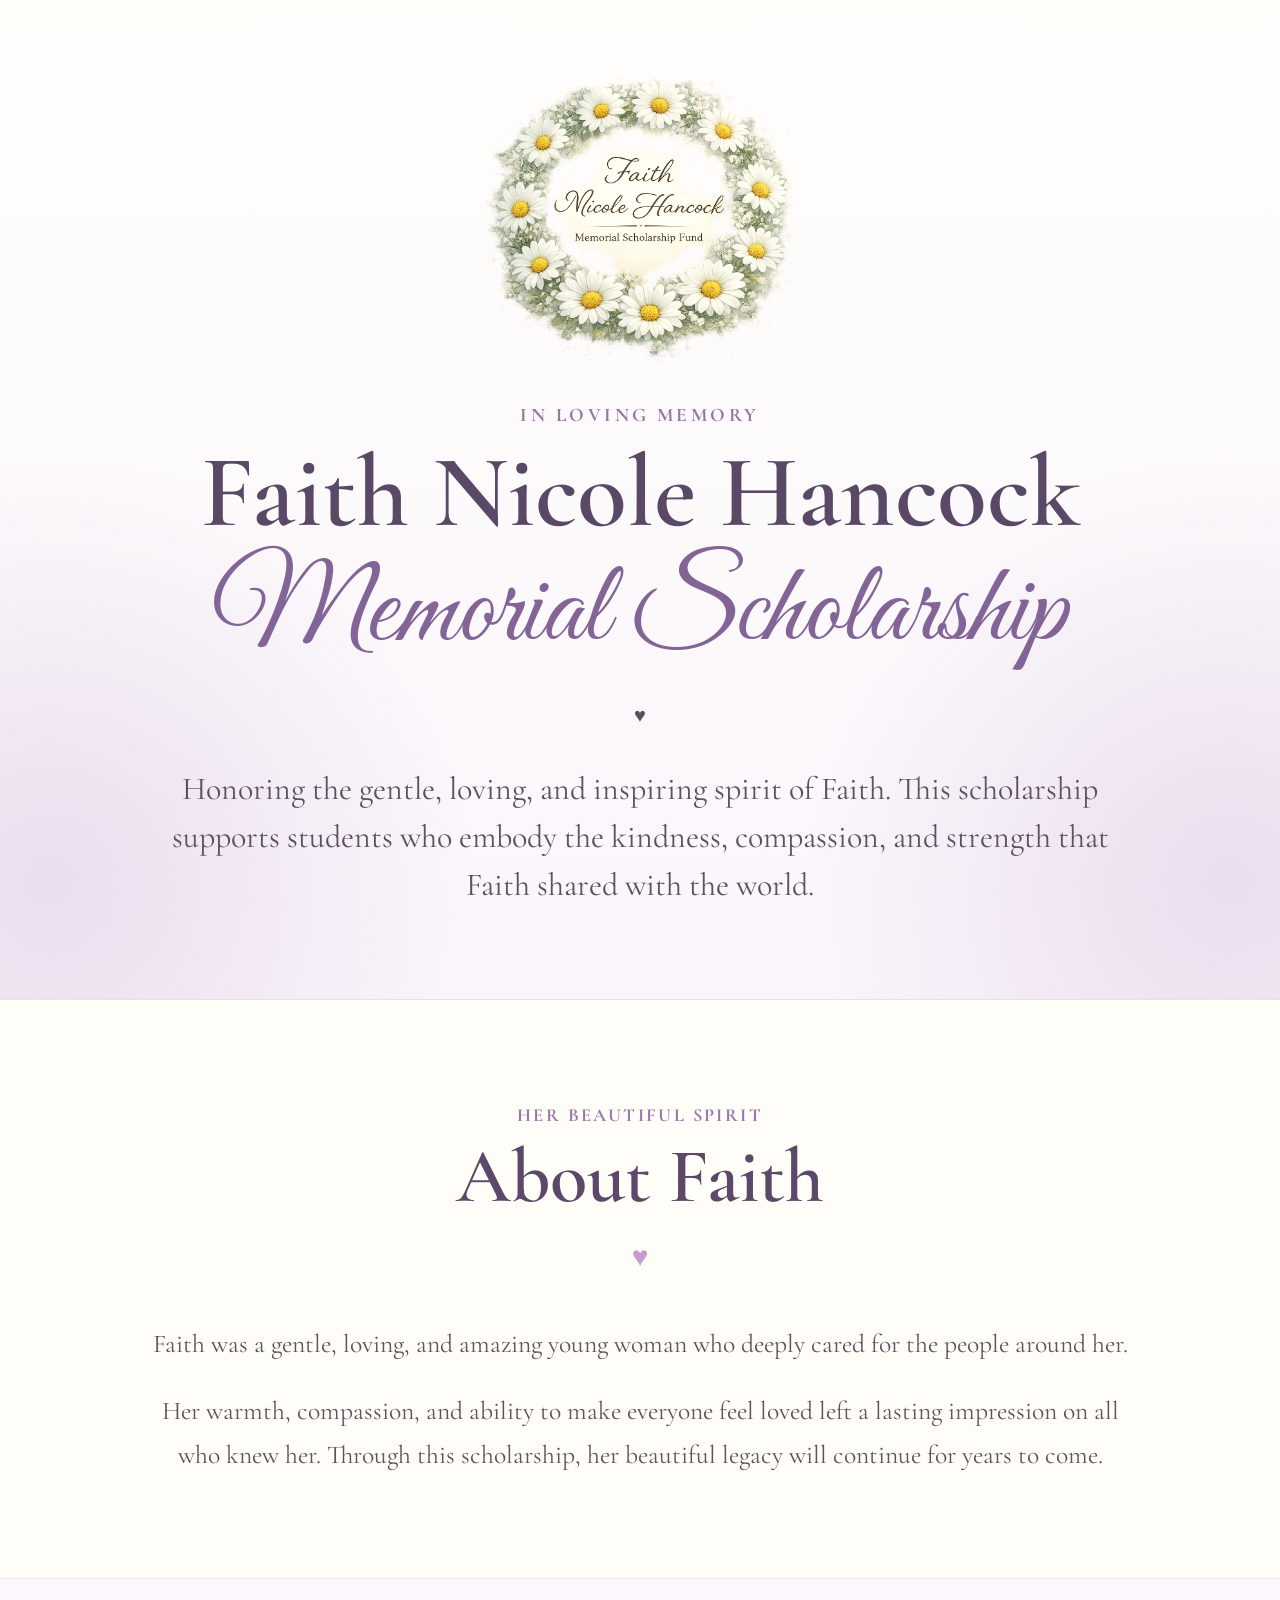
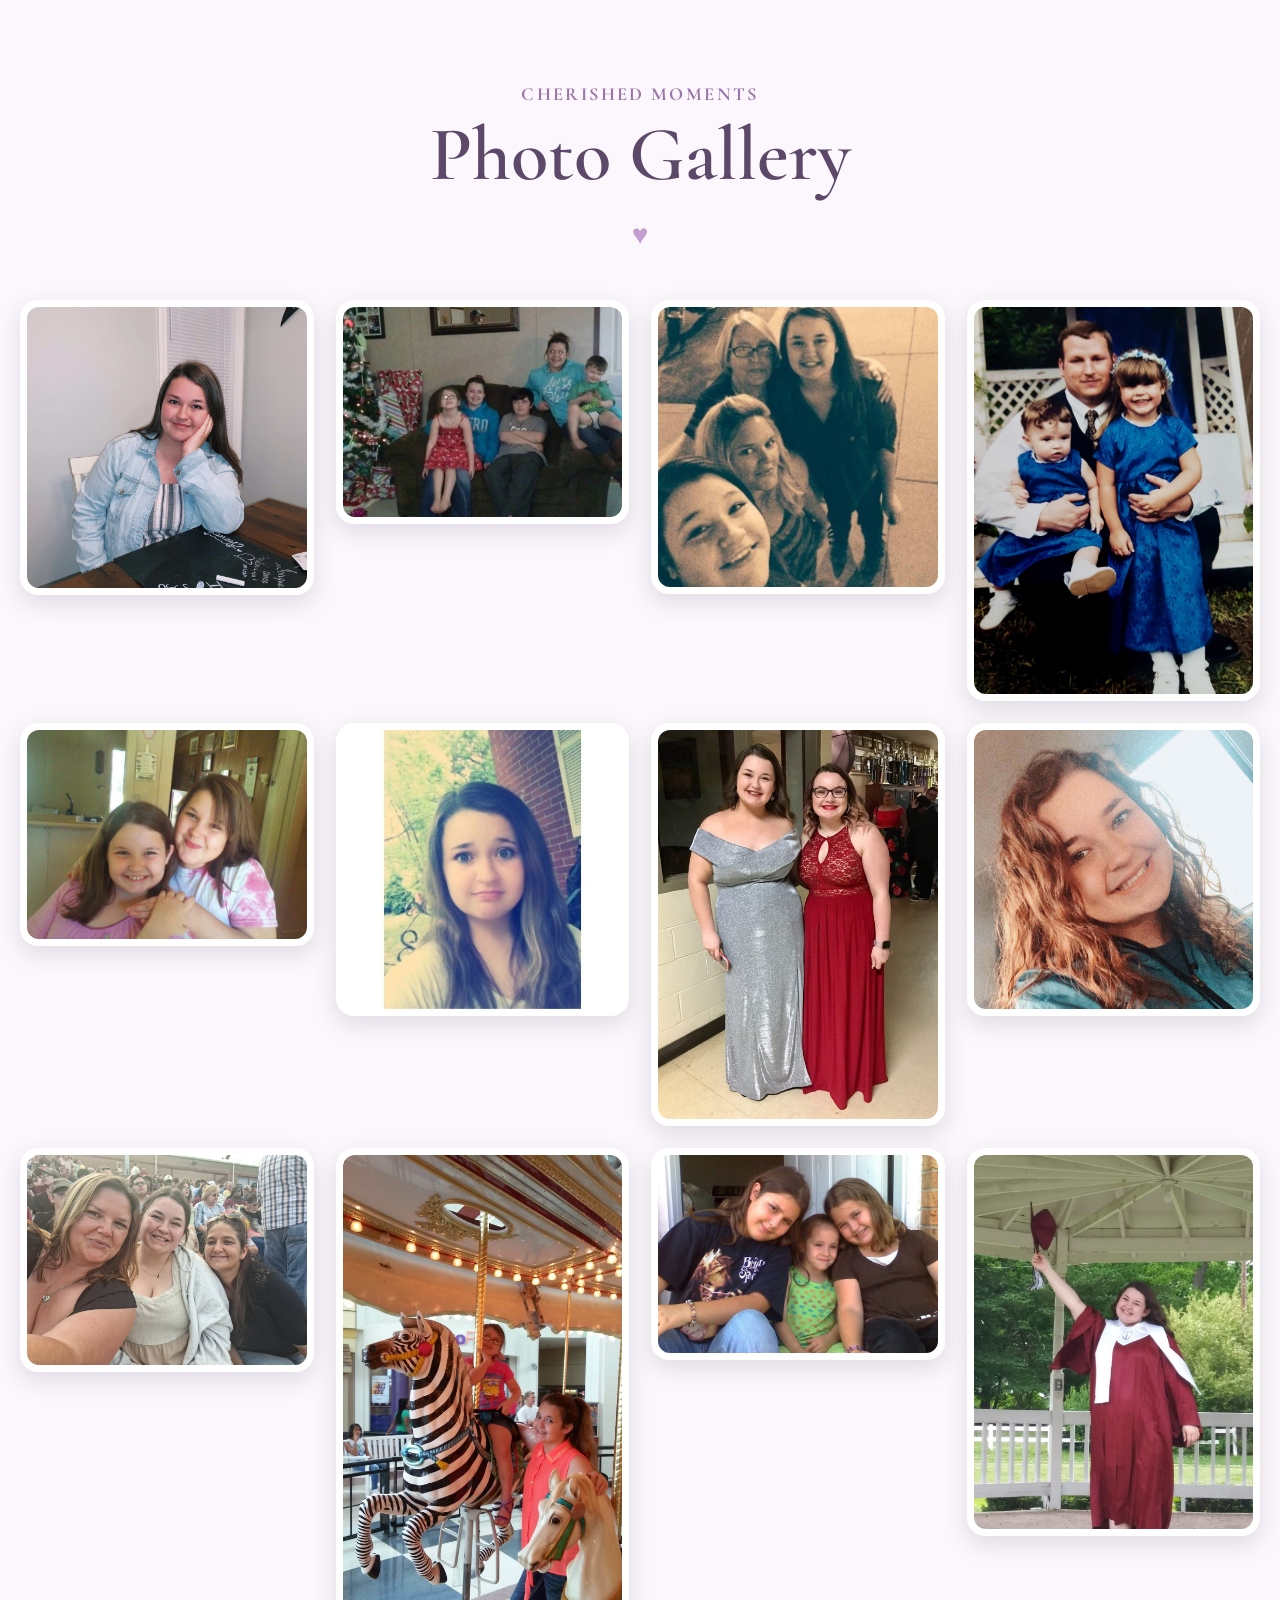
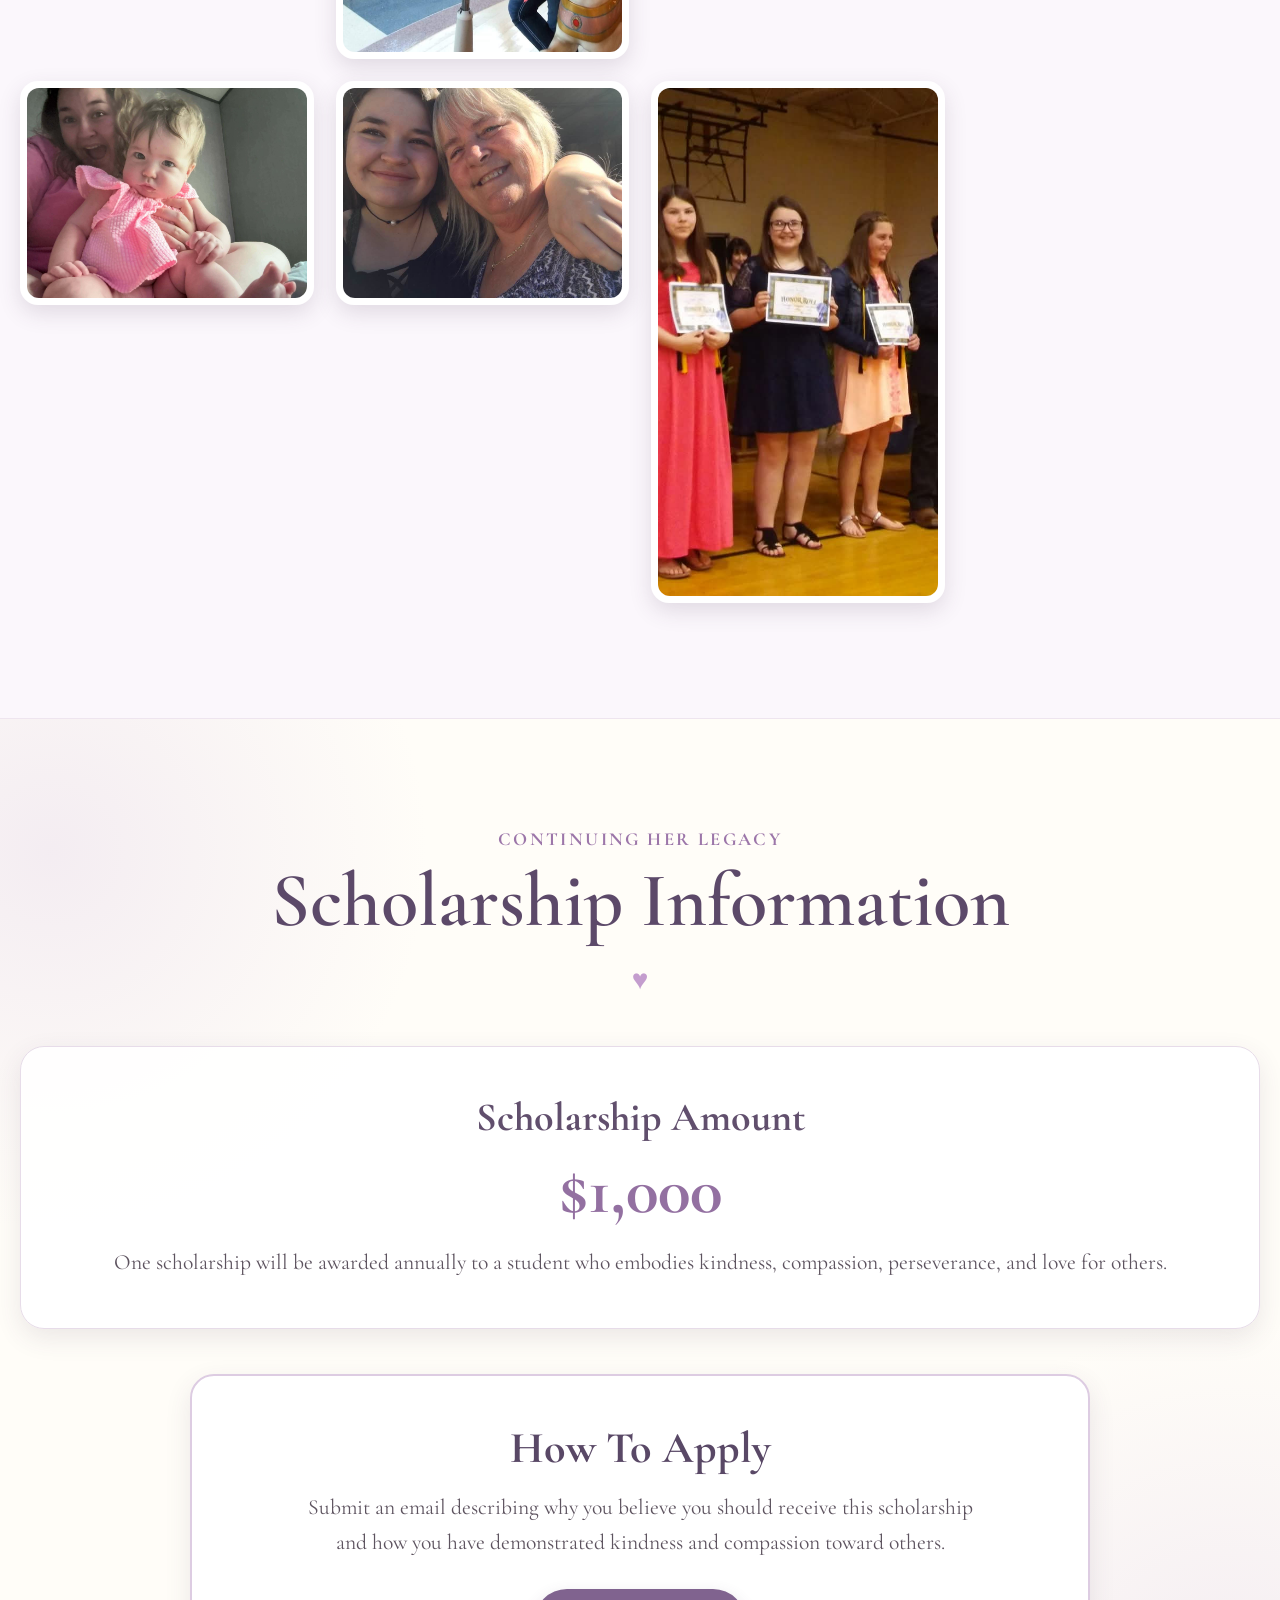
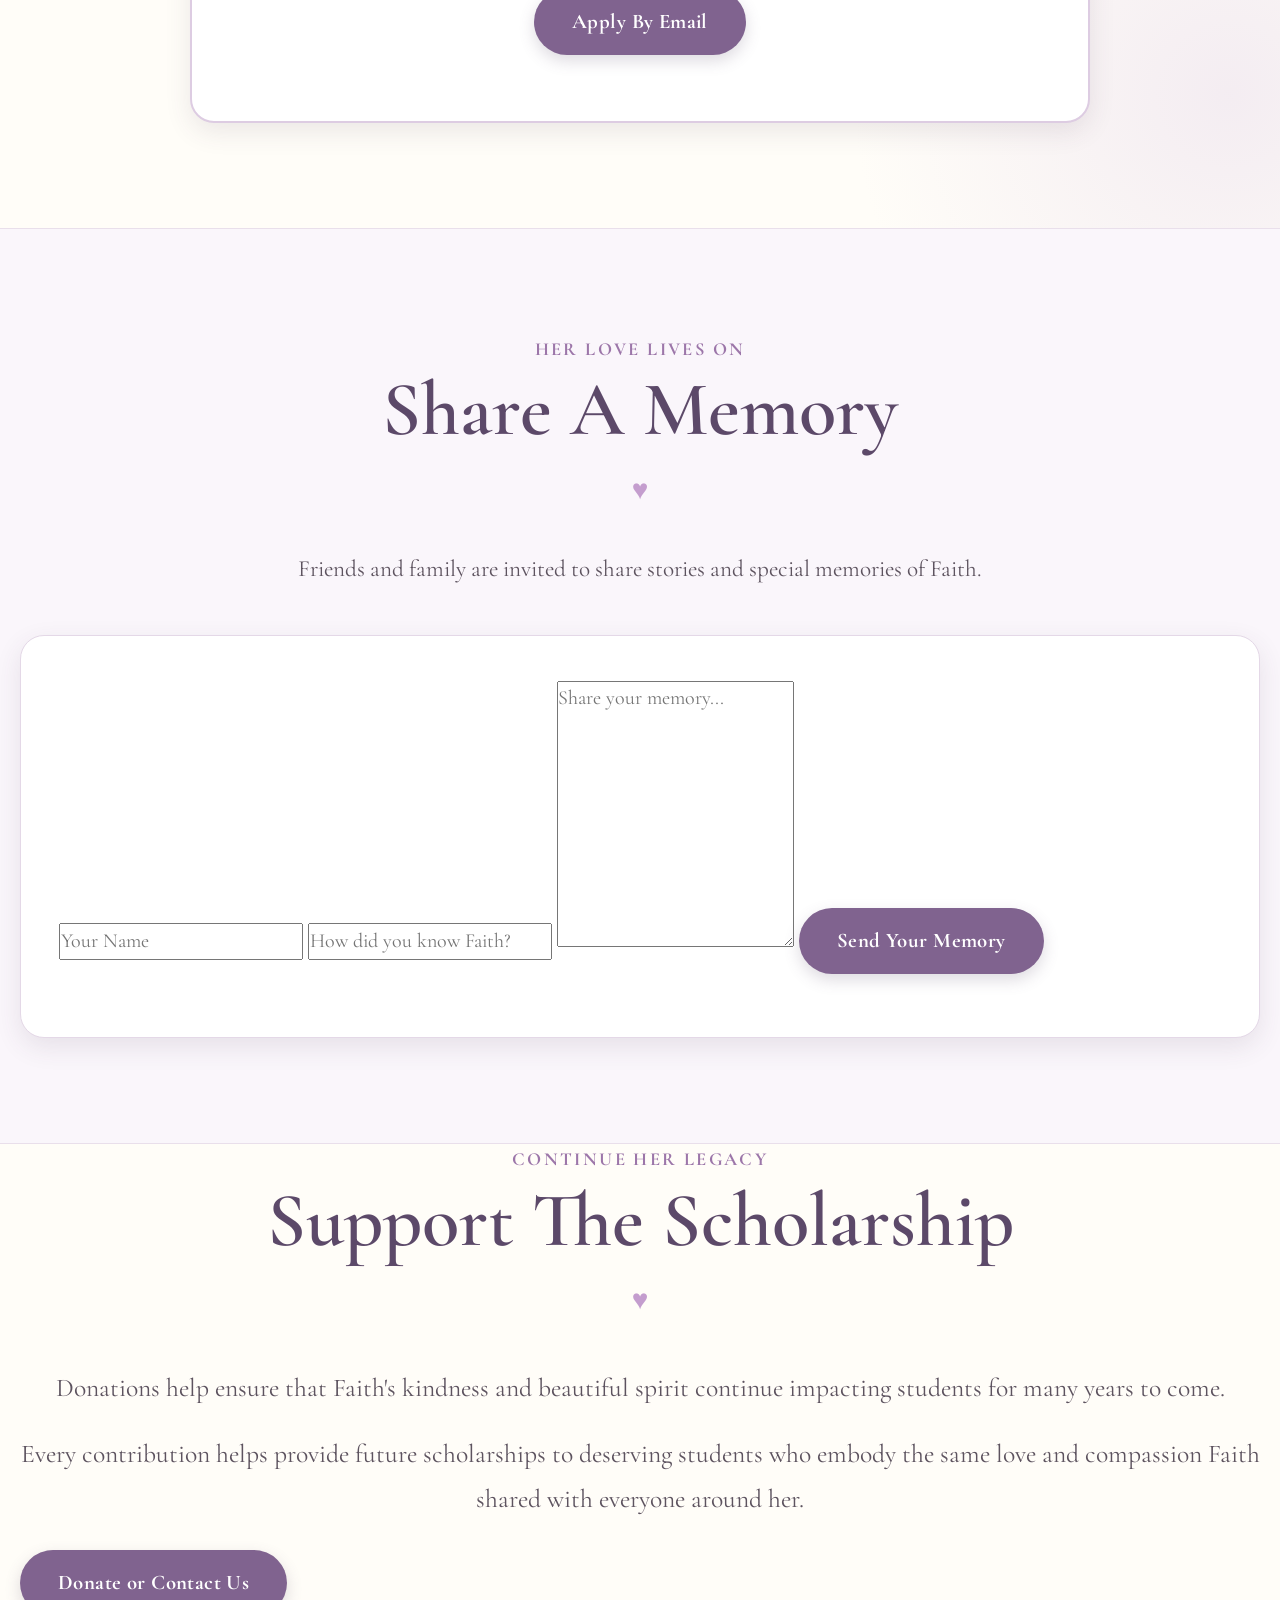
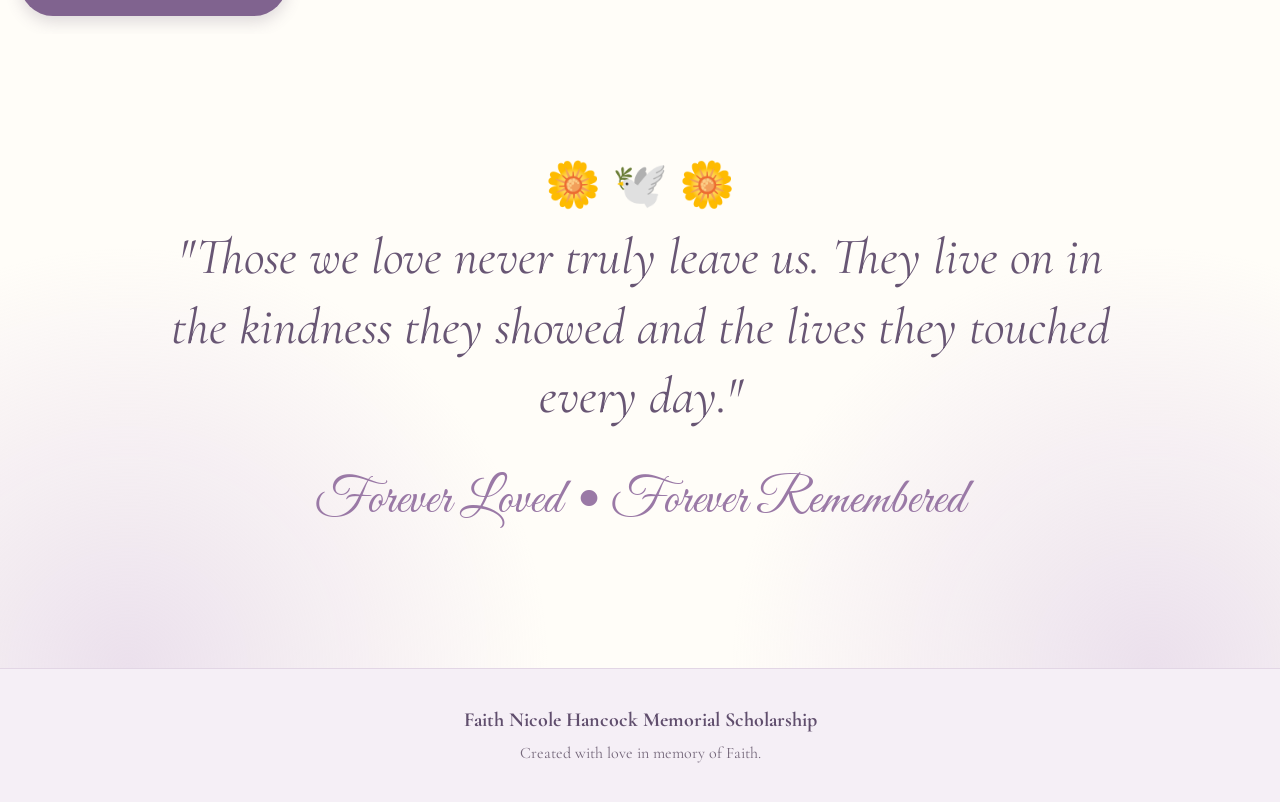
==== commit 80dc6d30: "Update index.html" ====
--- a/index.html
+++ b/index.html
@@ -2,67 +2,28 @@
 <html lang="en">
 
 <head>
-
     <meta charset="UTF-8">
-
-    <meta
-        name="viewport"
-        content="width=device-width, initial-scale=1.0"
-    >
-
-    <meta
-        name="description"
-        content="The Faith Nicole Hancock Memorial Scholarship honors Faith's kindness, compassion, and loving spirit."
-    >
-
-    <title>
-        Faith Nicole Hancock Memorial Scholarship
-    </title>
-
-    <link
-        rel="preconnect"
-        href="https://fonts.googleapis.com"
-    >
-
-    <link
-        rel="preconnect"
-        href="https://fonts.gstatic.com"
-        crossorigin
-    >
-
-    <link
-        href="https://fonts.googleapis.com/css2?family=Cormorant+Garamond:wght@400;500;600;700&family=Great+Vibes&display=swap"
-        rel="stylesheet"
-    >
-
-    <link
-        rel="stylesheet"
-        href="styles.css"
-    >
-
+    <meta name="viewport" content="width=device-width, initial-scale=1.0">
+    <title>Faith Nicole Hancock Memorial Scholarship</title>
+
+    <link rel="preconnect" href="https://fonts.googleapis.com">
+    <link rel="preconnect" href="https://fonts.gstatic.com" crossorigin>
+
+    <link href="https://fonts.googleapis.com/css2?family=Cormorant+Garamond:wght@400;500;600;700&family=Great+Vibes&display=swap"
+          rel="stylesheet">
+
+    <link rel="stylesheet" href="styles.css">
 </head>
 
-
 <body>
 
-
-    <!-- HERO SECTION -->
+    <!-- HERO -->
 
     <header class="hero">
 
-        <div class="hero-decoration hero-decoration-left">
-            🌼
-        </div>
-
-        <div class="hero-decoration hero-decoration-right">
-            🌼
-        </div>
-
-        <img
-            src="images/FaithLogo.png"
-            class="hero-logo"
-            alt="Faith Nicole Hancock Memorial Scholarship logo"
-        >
+        <img src="images/FaithLogo.png"
+             class="hero-logo"
+             alt="Faith Scholarship Logo">
 
         <p class="eyebrow">
             In Loving Memory
@@ -77,31 +38,21 @@
         </h2>
 
         <div class="divider">
-
-            <span></span>
-
-            <span class="heart">
-                ♥
-            </span>
-
-            <span></span>
-
+            ♥
         </div>
 
         <p class="hero-text">
             Honoring the gentle, loving, and inspiring spirit of Faith.
             This scholarship supports students who embody the kindness,
-            compassion, strength, and love that Faith shared with the world.
+            compassion, and strength that Faith shared with the world.
         </p>
 
     </header>
 
 
-
     <main>
 
-
-        <!-- ABOUT FAITH -->
+        <!-- ABOUT -->
 
         <section class="about-section">
 
@@ -120,26 +71,24 @@
                 </div>
 
                 <p class="about-text">
-                    Faith was a gentle, loving, and amazing person who cared
-                    deeply for the people around her. Her kindness, warmth,
-                    compassion, and ability to make others feel loved left a
-                    lasting impression on everyone who knew her.
+                    Faith was a gentle, loving, and amazing young woman who
+                    deeply cared for the people around her.
                 </p>
 
                 <p class="about-text">
-                    The Faith Nicole Hancock Memorial Scholarship was created
-                    to celebrate her life and continue the love she gave so
-                    freely by supporting a student who reflects those same
-                    beautiful qualities.
-                </p>
-
-            </div>
-
-        </section>
-
-
-
-        <!-- PHOTO GALLERY -->
+                    Her warmth, compassion, and ability to make everyone feel
+                    loved left a lasting impression on all who knew her.
+                    Through this scholarship, her beautiful legacy will
+                    continue for years to come.
+                </p>
+
+            </div>
+
+        </section>
+
+
+
+        <!-- GALLERY -->
 
         <section class="gallery-section">
 
@@ -159,170 +108,75 @@
 
                 <div class="gallery">
 
-
-                    <figure class="photo-card">
-
-                        <img
-                            src="images/Faith%201.JPG"
-                            alt="A cherished memory of Faith"
-                            loading="lazy"
-                        >
-
-                    </figure>
-
-
-                    <figure class="photo-card">
-
-                        <img
-                            src="images/Faith2.JPG"
-                            alt="A cherished memory of Faith"
-                            loading="lazy"
-                        >
-
-                    </figure>
-
-
-                    <figure class="photo-card">
-
-                        <img
-                            src="images/Faith3.JPG"
-                            alt="A cherished memory of Faith"
-                            loading="lazy"
-                        >
-
-                    </figure>
-
-
-                    <figure class="photo-card">
-
-                        <img
-                            src="images/Faith4.JPG"
-                            alt="A cherished memory of Faith"
-                            loading="lazy"
-                        >
-
-                    </figure>
-
-
-                    <figure class="photo-card">
-
-                        <img
-                            src="images/Faith%205.JPG"
-                            alt="A cherished memory of Faith"
-                            loading="lazy"
-                        >
-
-                    </figure>
-
-
-                    <figure class="photo-card">
-
-                        <img
-                            src="images/Faith%206.JPG"
-                            alt="A cherished memory of Faith"
-                            loading="lazy"
-                        >
-
-                    </figure>
-
-
-                    <figure class="photo-card">
-
-                        <img
-                            src="images/Faith7.JPG"
-                            alt="A cherished memory of Faith"
-                            loading="lazy"
-                        >
-
-                    </figure>
-
-
-                    <figure class="photo-card">
-
-                        <img
-                            src="images/Faith%208.JPG"
-                            alt="A cherished memory of Faith"
-                            loading="lazy"
-                        >
-
-                    </figure>
-
-
-                    <figure class="photo-card">
-
-                        <img
-                            src="images/Faith%209.jpg"
-                            alt="A cherished memory of Faith"
-                            loading="lazy"
-                        >
-
-                    </figure>
-
-
-                    <figure class="photo-card">
-
-                        <img
-                            src="images/Faith%2010.JPG"
-                            alt="A cherished memory of Faith"
-                            loading="lazy"
-                        >
-
-                    </figure>
-
-
-                    <figure class="photo-card">
-
-                        <img
-                            src="images/Faith%2011.jpg"
-                            alt="A cherished memory of Faith"
-                            loading="lazy"
-                        >
-
-                    </figure>
-
-
-                    <figure class="photo-card">
-
-                        <img
-                            src="images/Faith%2012.jpg"
-                            alt="A cherished memory of Faith"
-                            loading="lazy"
-                        >
-
-                    </figure>
-
-
-                    <figure class="photo-card">
-
-                        <img
-                            src="images/Faith%2013.jpg"
-                            alt="A cherished memory of Faith"
-                            loading="lazy"
-                        >
-
-                    </figure>
-
-
-                    <figure class="photo-card">
-
-                        <img
-                            src="images/Faith%2014.jpg"
-                            alt="A cherished memory of Faith"
-                            loading="lazy"
-                        >
-
-                    </figure>
-
-
-                </div>
-
-            </div>
-
-        </section>
-
-
-
-        <!-- SCHOLARSHIP INFORMATION -->
+                    <figure class="photo-card">
+                        <img src="images/Faith%201.JPG">
+                    </figure>
+
+                    <figure class="photo-card">
+                        <img src="images/Faith2.JPG">
+                    </figure>
+
+                    <figure class="photo-card">
+                        <img src="images/Faith3.JPG">
+                    </figure>
+
+                    <figure class="photo-card">
+                        <img src="images/Faith4.JPG">
+                    </figure>
+
+                    <figure class="photo-card">
+                        <img src="images/Faith%205.JPG">
+                    </figure>
+
+                    <figure class="photo-card">
+                        <img src="images/Faith%206.JPG">
+                    </figure>
+
+                    <figure class="photo-card">
+                        <img src="images/Faith%208.JPG">
+                    </figure>
+
+                    <figure class="photo-card">
+                        <img src="images/Faith%209.jpg">
+                    </figure>
+
+                    <figure class="photo-card">
+                        <img src="images/Faith%2010.JPG">
+                    </figure>
+
+                    <figure class="photo-card">
+                        <img src="images/Faith%2011.jpg">
+                    </figure>
+
+                    <figure class="photo-card">
+                        <img src="images/Faith%2012.jpg">
+                    </figure>
+
+                    <figure class="photo-card">
+                        <img src="images/Faith%2013.jpg">
+                    </figure>
+
+                    <figure class="photo-card">
+                        <img src="images/Faith%2014.jpg">
+                    </figure>
+
+                    <figure class="photo-card">
+                        <img src="images/Faith%2016.jpg">
+                    </figure>
+
+                    <figure class="photo-card">
+                        <img src="images/Faith%2017.jpg">
+                    </figure>
+
+                </div>
+
+            </div>
+
+        </section>
+
+
+
+        <!-- SCHOLARSHIP -->
 
         <section class="scholarship-section">
 
@@ -340,97 +194,51 @@
                     ♥
                 </div>
 
-
-                <div class="scholarship-grid">
-
-
-                    <article class="information-card">
-
-                        <div class="card-icon">
-                            ♥
-                        </div>
-
-                        <h3>
-                            Scholarship Amount
-                        </h3>
-
-                        <p class="scholarship-amount">
-                            $1,000
-                        </p>
-
-                        <p>
-                            One scholarship will be awarded to a deserving
-                            student who reflects the kindness, compassion,
-                            strength, and loving spirit Faith shared with
-                            others.
-                        </p>
-
-                    </article>
-
-
-
-                    <article class="information-card">
-
-                        <div class="card-icon">
-                            ✉
-                        </div>
-
-                        <h3>
-                            How to Apply
-                        </h3>
-
-                        <p>
-                            Applicants should submit an email explaining why
-                            they believe they should receive the Faith Nicole
-                            Hancock Memorial Scholarship.
-                        </p>
-
-                        <p>
-                            The message may include examples of kindness,
-                            compassion, perseverance, service to others, or the
-                            positive difference the applicant hopes to make.
-                        </p>
-
-                    </article>
-
-
-                </div>
-
+                <div class="information-card">
+
+                    <h3>
+                        Scholarship Amount
+                    </h3>
+
+                    <p class="scholarship-amount">
+                        $1,000
+                    </p>
+
+                    <p>
+                        One scholarship will be awarded annually to a student
+                        who embodies kindness, compassion, perseverance, and
+                        love for others.
+                    </p>
+
+                </div>
 
 
                 <div class="application-box">
 
                     <h3>
-                        Submit an Application
+                        How To Apply
                     </h3>
 
                     <p>
-                        Please include the applicant's full name, school,
-                        phone number, and a personal message describing why
-                        they should receive the scholarship.
+                        Submit an email describing why you believe you should
+                        receive this scholarship and how you have demonstrated
+                        kindness and compassion toward others.
                     </p>
 
-                    <a
-                        class="primary-button"
-                        href="mailto:FNHScholarship@gmail.com?subject=Faith%20Nicole%20Hancock%20Memorial%20Scholarship%20Application"
-                    >
-                        Apply by Email
+                    <a class="primary-button"
+                       href="mailto:FNHScholarship@gmail.com?subject=Faith Memorial Scholarship Application">
+                        Apply By Email
                     </a>
 
-                    <p class="fine-print">
-                        Use “Faith Nicole Hancock Memorial Scholarship
-                        Application” as the email subject.
-                    </p>
-
-                </div>
-
-            </div>
-
-        </section>
-
-
-
-        <!-- SHARE A MEMORY -->
+                </div>
+
+            </div>
+
+        </section>
+
+
+
+        <!-- MEMORIES -->
 
         <section class="memories-section">
 
@@ -441,7 +249,7 @@
                 </p>
 
                 <h2 class="section-title">
-                    Share a Memory of Faith
+                    Share A Memory
                 </h2>
 
                 <div class="small-divider">
@@ -449,115 +257,32 @@
                 </div>
 
                 <p class="memory-intro">
-                    Friends and family are invited to share stories, special
-                    moments, and memories of Faith. Your words can help
-                    preserve the love, laughter, and kindness she brought
-                    into the lives of others.
-                </p>
-
-
-                <div class="memory-layout">
-
-
-                    <div class="memory-message">
-
-                        <div class="dove">
-                            🕊️
-                        </div>
-
-                        <h3>
-                            A Life Remembered
-                        </h3>
-
-                        <p>
-                            Memories submitted through this form will be sent
-                            by email. They may later be added to this page so
-                            others can remember and celebrate Faith's life.
-                        </p>
-
-                        <blockquote>
-                            “The people we love remain part of us through every
-                            story we tell and every memory we carry.”
-                        </blockquote>
-
-                    </div>
-
-
-
-                    <form
-                        class="memory-form"
-                        id="memoryForm"
-                    >
-
-
-                        <div class="form-group">
-
-                            <label for="memoryName">
-                                Your Name
-                            </label>
-
-                            <input
-                                type="text"
-                                id="memoryName"
-                                name="memoryName"
-                                required
-                            >
-
-                        </div>
-
-
-
-                        <div class="form-group">
-
-                            <label for="relationship">
-                                How did you know Faith?
-                            </label>
-
-                            <input
-                                type="text"
-                                id="relationship"
-                                name="relationship"
-                                placeholder="Friend, family member, classmate..."
-                            >
-
-                        </div>
-
-
-
-                        <div class="form-group">
-
-                            <label for="memoryText">
-                                Your Memory
-                            </label>
-
-                            <textarea
-                                id="memoryText"
-                                name="memoryText"
-                                rows="8"
-                                required
-                                placeholder="Share a story, a special moment, or something you loved about Faith..."
-                            ></textarea>
-
-                        </div>
-
-
-
-                        <button
-                            type="submit"
-                            class="primary-button form-button"
-                        >
-                            Send Your Memory
-                        </button>
-
-                        <p class="fine-print">
-                            Selecting the button will open your email program
-                            with the memory included in the message.
-                        </p>
-
-                    </form>
-
-
-                </div>
+                    Friends and family are invited to share stories and special
+                    memories of Faith.
+                </p>
+
+                <form class="memory-form"
+                      id="memoryForm">
+
+                    <input type="text"
+                           id="memoryName"
+                           placeholder="Your Name"
+                           required>
+
+                    <input type="text"
+                           id="relationship"
+                           placeholder="How did you know Faith?">
+
+                    <textarea id="memoryText"
+                              rows="8"
+                              placeholder="Share your memory..."
+                              required></textarea>
+
+                    <button class="primary-button">
+                        Send Your Memory
+                    </button>
+
+                </form>
 
             </div>
 
@@ -569,88 +294,54 @@
 
         <section class="donation-section">
 
-            <div class="section-container narrow-container">
+            <div class="section-container">
 
                 <p class="section-label">
-                    Help Continue Her Legacy
+                    Continue Her Legacy
                 </p>
 
                 <h2 class="section-title">
-                    Support the Scholarship
+                    Support The Scholarship
                 </h2>
 
                 <div class="small-divider">
                     ♥
                 </div>
 
-
-                <div class="donation-box">
-
-                    <div class="donation-decoration">
-                        🌼 🕊️ 🌼
-                    </div>
-
-                    <h3>
-                        Make a Difference in Faith's Memory
-                    </h3>
-
-                    <p class="about-text">
-                        Donations to the Faith Nicole Hancock Memorial
-                        Scholarship help ensure that Faith's kindness,
-                        compassion, and loving spirit continue to impact
-                        students for years to come.
-                    </p>
-
-                    <p class="about-text">
-                        Every contribution, no matter the amount, helps provide
-                        opportunities to students who reflect the beautiful
-                        qualities Faith shared with everyone around her.
-                    </p>
-
-                    <p class="about-text">
-                        To make a donation or learn more about supporting the
-                        scholarship, please contact us by email.
-                    </p>
-
-                    <a
-                        class="primary-button"
-                        href="mailto:FNHScholarship@gmail.com?subject=Faith%20Nicole%20Hancock%20Memorial%20Scholarship%20Donation"
-                    >
-                        Donate or Contact Us
-                    </a>
-
-                    <p class="donation-note">
-                        Thank you for helping Faith's love continue to touch
-                        the lives of others.
-                    </p>
-
-                </div>
-
-            </div>
-
-        </section>
-
-
-
-        <!-- FINAL QUOTE -->
+                <p class="about-text">
+                    Donations help ensure that Faith's kindness and beautiful
+                    spirit continue impacting students for many years to come.
+                </p>
+
+                <p class="about-text">
+                    Every contribution helps provide future scholarships to
+                    deserving students who embody the same love and compassion
+                    Faith shared with everyone around her.
+                </p>
+
+                <a class="primary-button"
+                   href="mailto:FNHScholarship@gmail.com?subject=Faith Memorial Scholarship Donation">
+                    Donate or Contact Us
+                </a>
+
+            </div>
+
+        </section>
+
+
+
+        <!-- QUOTE -->
 
         <section class="quote-section">
 
-            <div class="quote-dove quote-dove-left">
-                🕊️
-            </div>
-
-            <div class="quote-flower">
-                🌼
-            </div>
-
-            <div class="quote-heart">
-                ♥
+            <div style="font-size:45px;">
+                🌼 🕊️ 🌼
             </div>
 
             <p class="quote">
-                “Those we love never truly leave us. They live on in the
-                kindness they showed and the lives they touched every day.”
+                "Those we love never truly leave us.
+                They live on in the kindness they showed and the lives they
+                touched every day."
             </p>
 
             <p class="quote-signature">
@@ -659,12 +350,9 @@
 
         </section>
 
-
     </main>
 
 
-
-    <!-- FOOTER -->
 
     <footer>
 
@@ -680,72 +368,36 @@
 
 
 
-    <!-- MEMORY FORM EMAIL SCRIPT -->
-
     <script>
 
-        const memoryForm =
-            document.getElementById("memoryForm");
-
-        memoryForm.addEventListener(
-            "submit",
-            function (event) {
-
-                event.preventDefault();
-
-                const recipientEmail =
-                    "FNHScholarship@gmail.com";
+        document.getElementById("memoryForm")
+            .addEventListener("submit", function (e) {
+
+                e.preventDefault();
 
                 const name =
-                    document
-                        .getElementById("memoryName")
-                        .value
-                        .trim();
+                    document.getElementById("memoryName").value;
 
                 const relationship =
-                    document
-                        .getElementById("relationship")
-                        .value
-                        .trim();
+                    document.getElementById("relationship").value;
 
                 const memory =
-                    document
-                        .getElementById("memoryText")
-                        .value
-                        .trim();
-
-                const subject =
-                    "A Memory of Faith Nicole Hancock";
+                    document.getElementById("memoryText").value;
 
                 const body =
-                    "Name: " +
-                    name +
-                    "\n\n" +
-
-                    "How I knew Faith: " +
-                    (relationship || "Not provided") +
-                    "\n\n" +
-
-                    "My memory of Faith:\n" +
-                    memory;
-
-                const mailtoLink =
-                    "mailto:" +
-                    recipientEmail +
-                    "?subject=" +
-                    encodeURIComponent(subject) +
+                    "Name: " + name +
+                    "\n\nRelationship: " + relationship +
+                    "\n\nMemory:\n" + memory;
+
+                window.location.href =
+                    "mailto:FNHScholarship@gmail.com" +
+                    "?subject=A Memory of Faith" +
                     "&body=" +
                     encodeURIComponent(body);
 
-                window.location.href =
-                    mailtoLink;
-
-            }
-        );
+            });
 
     </script>
 
-
 </body>
-
 </html>
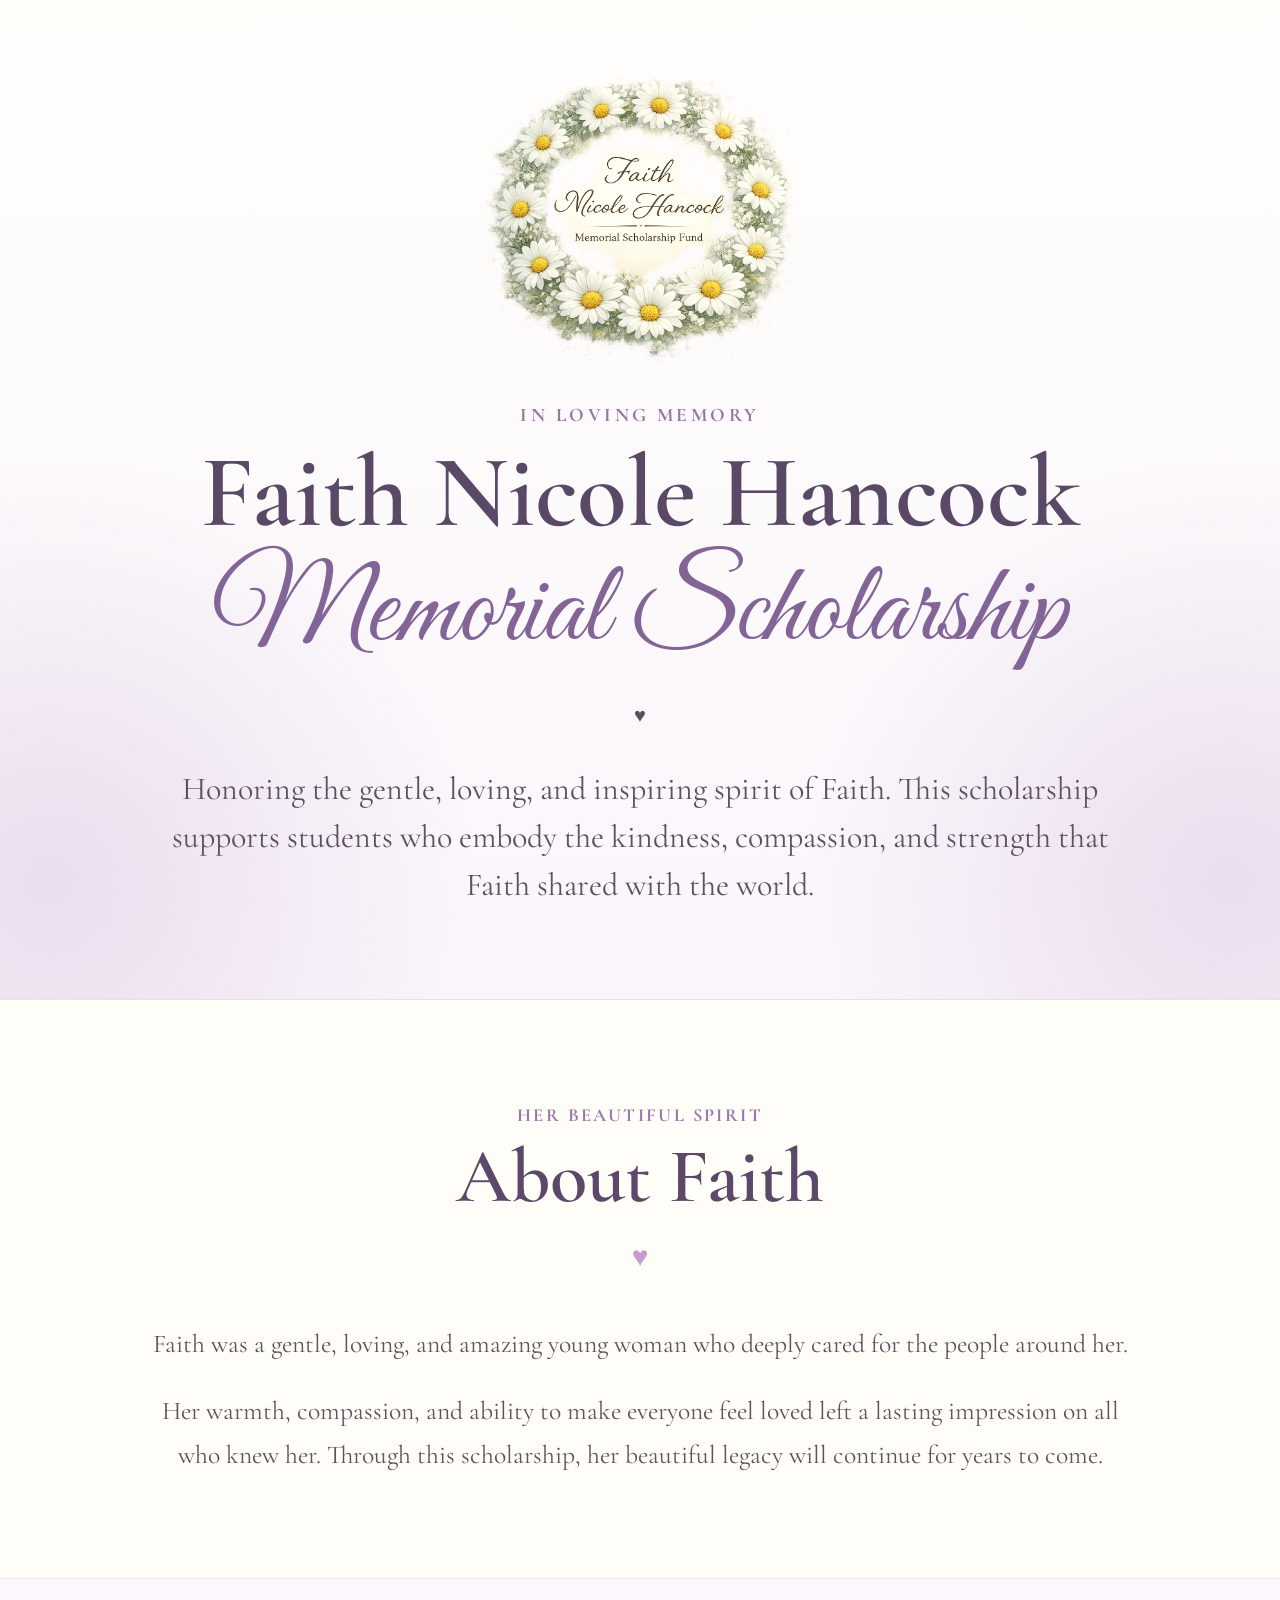
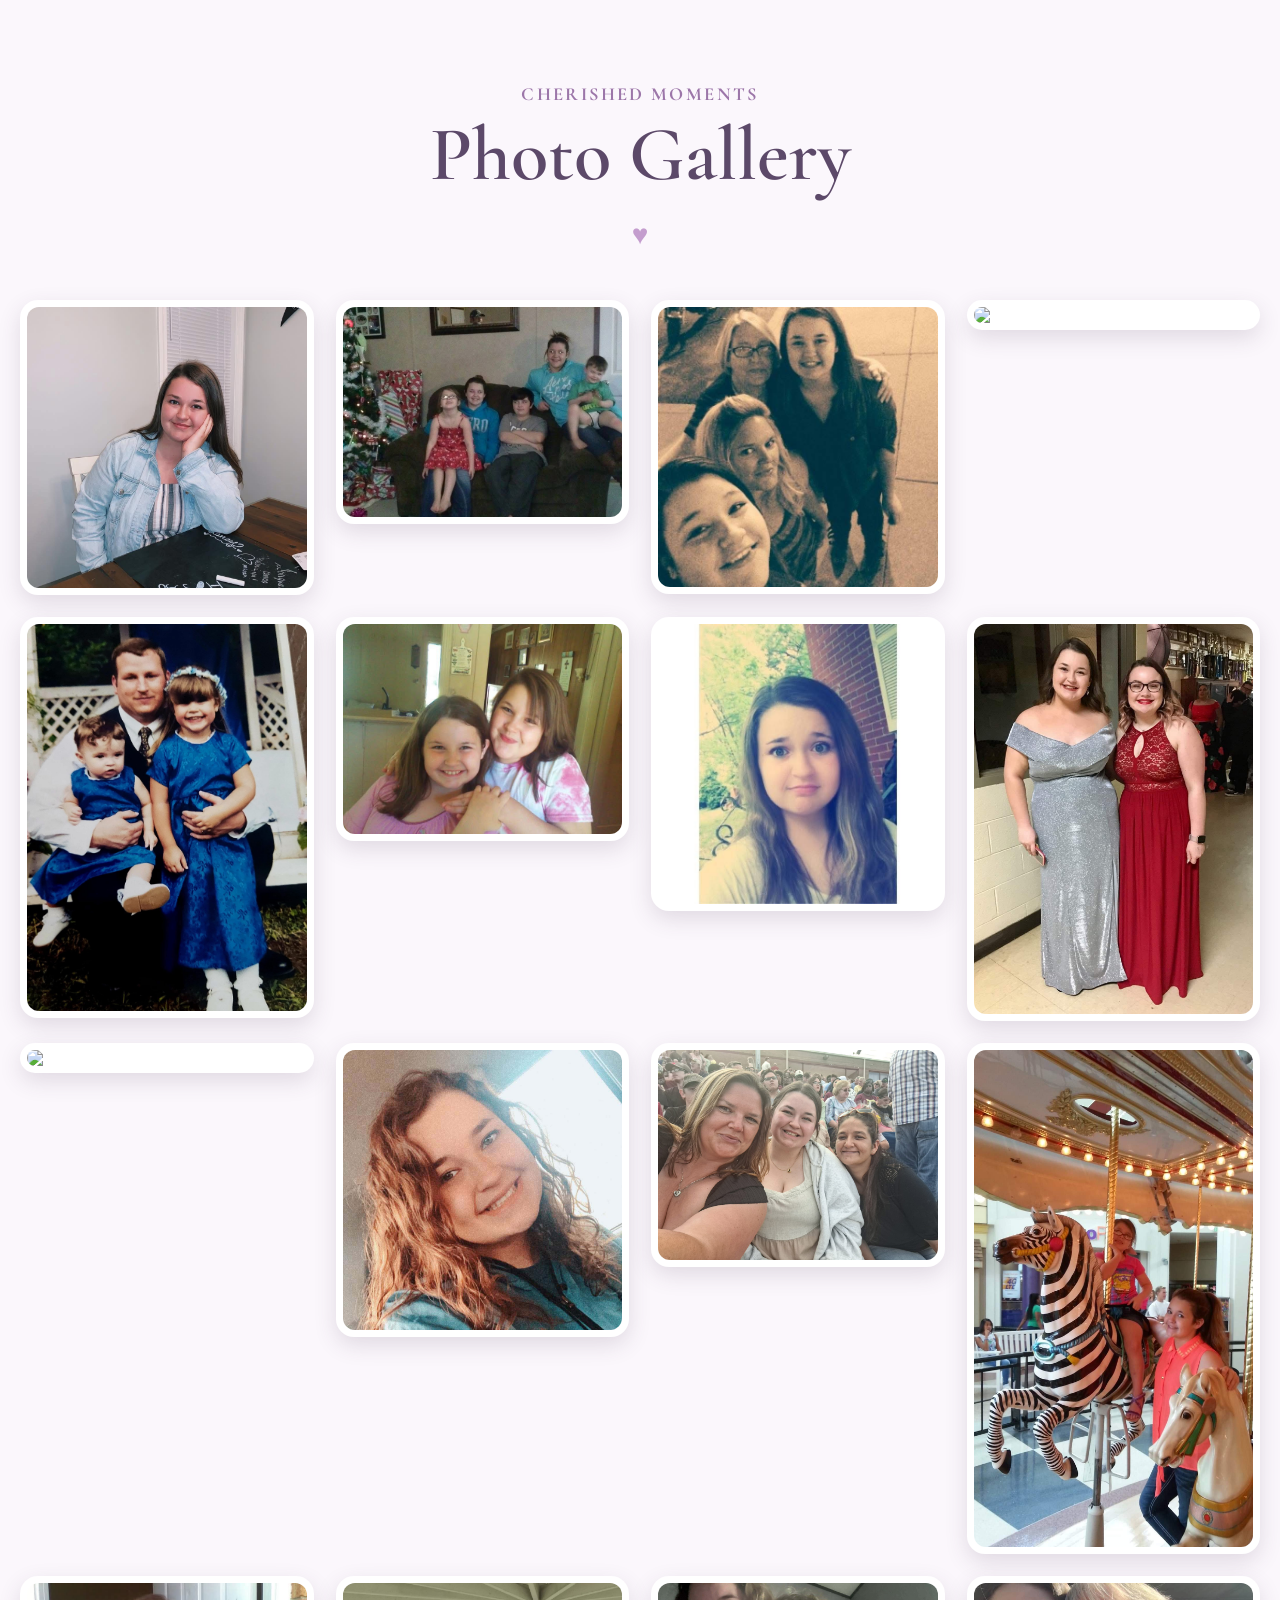
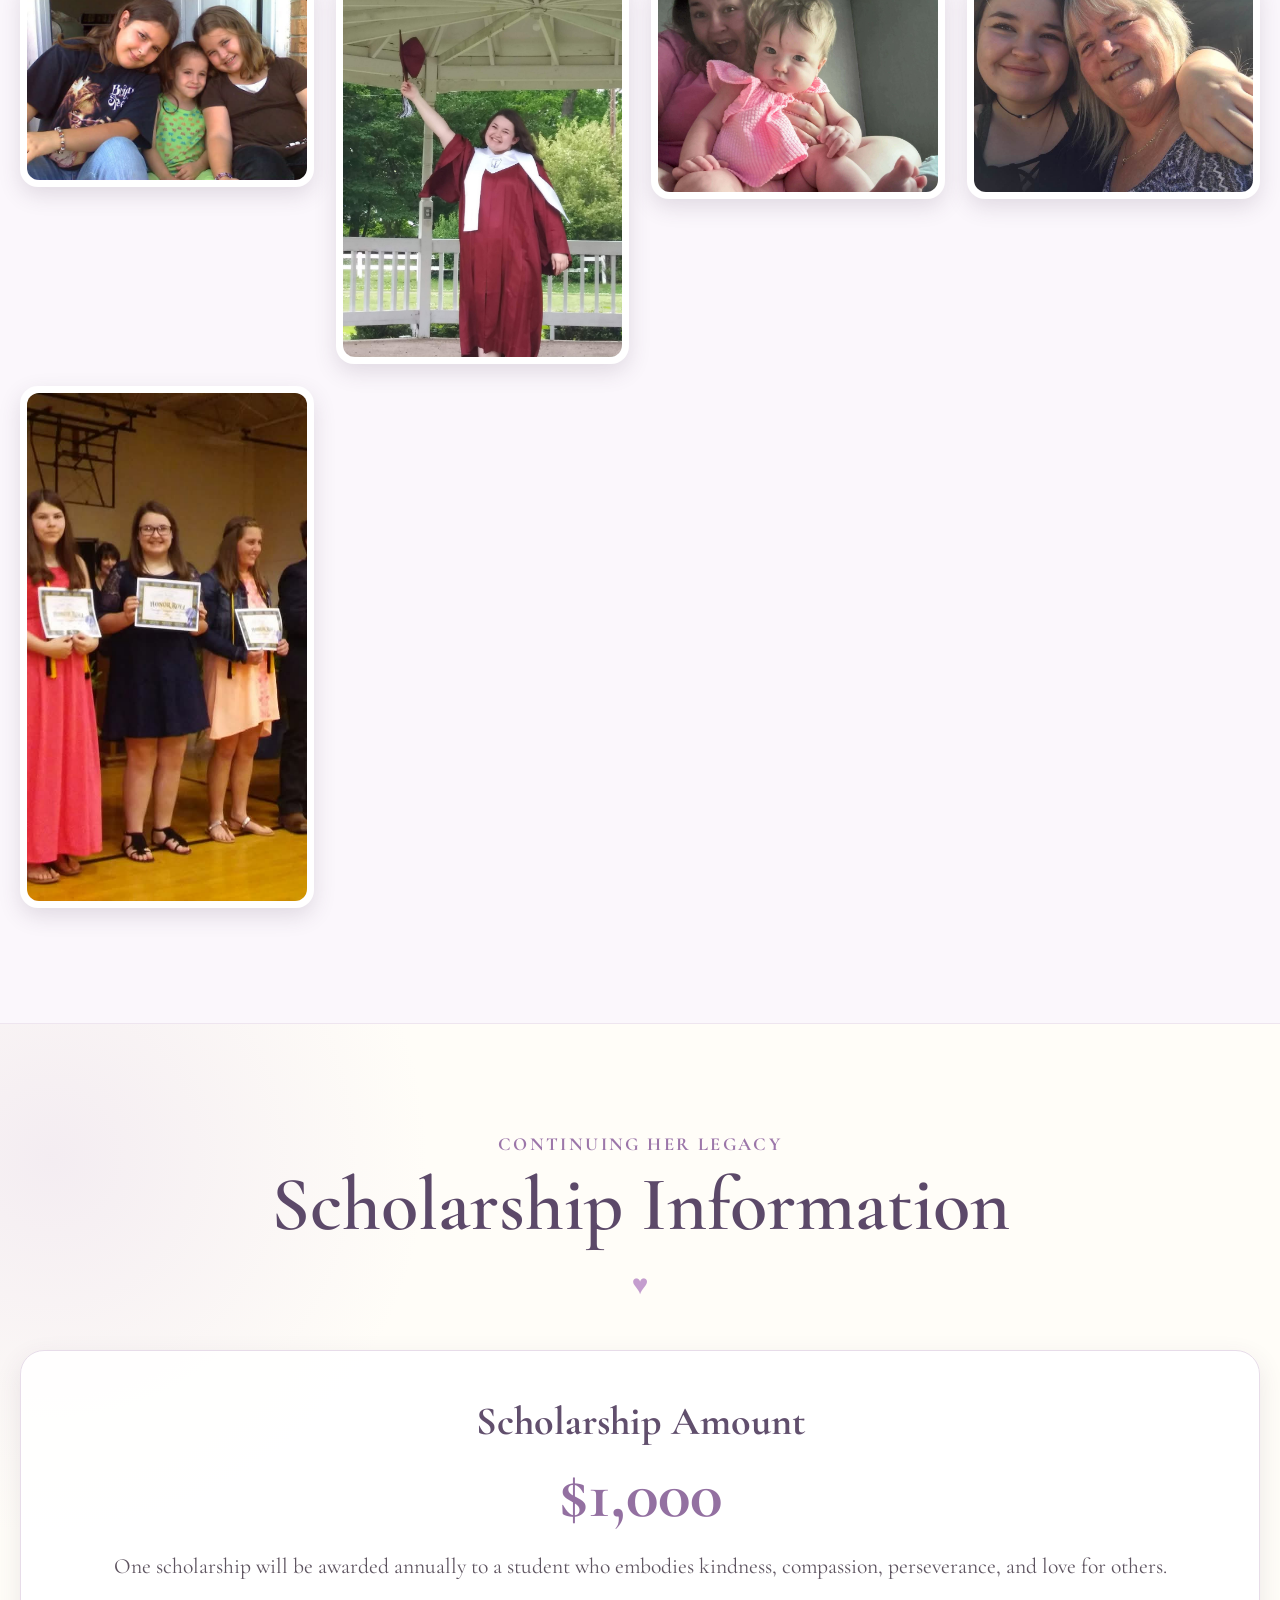
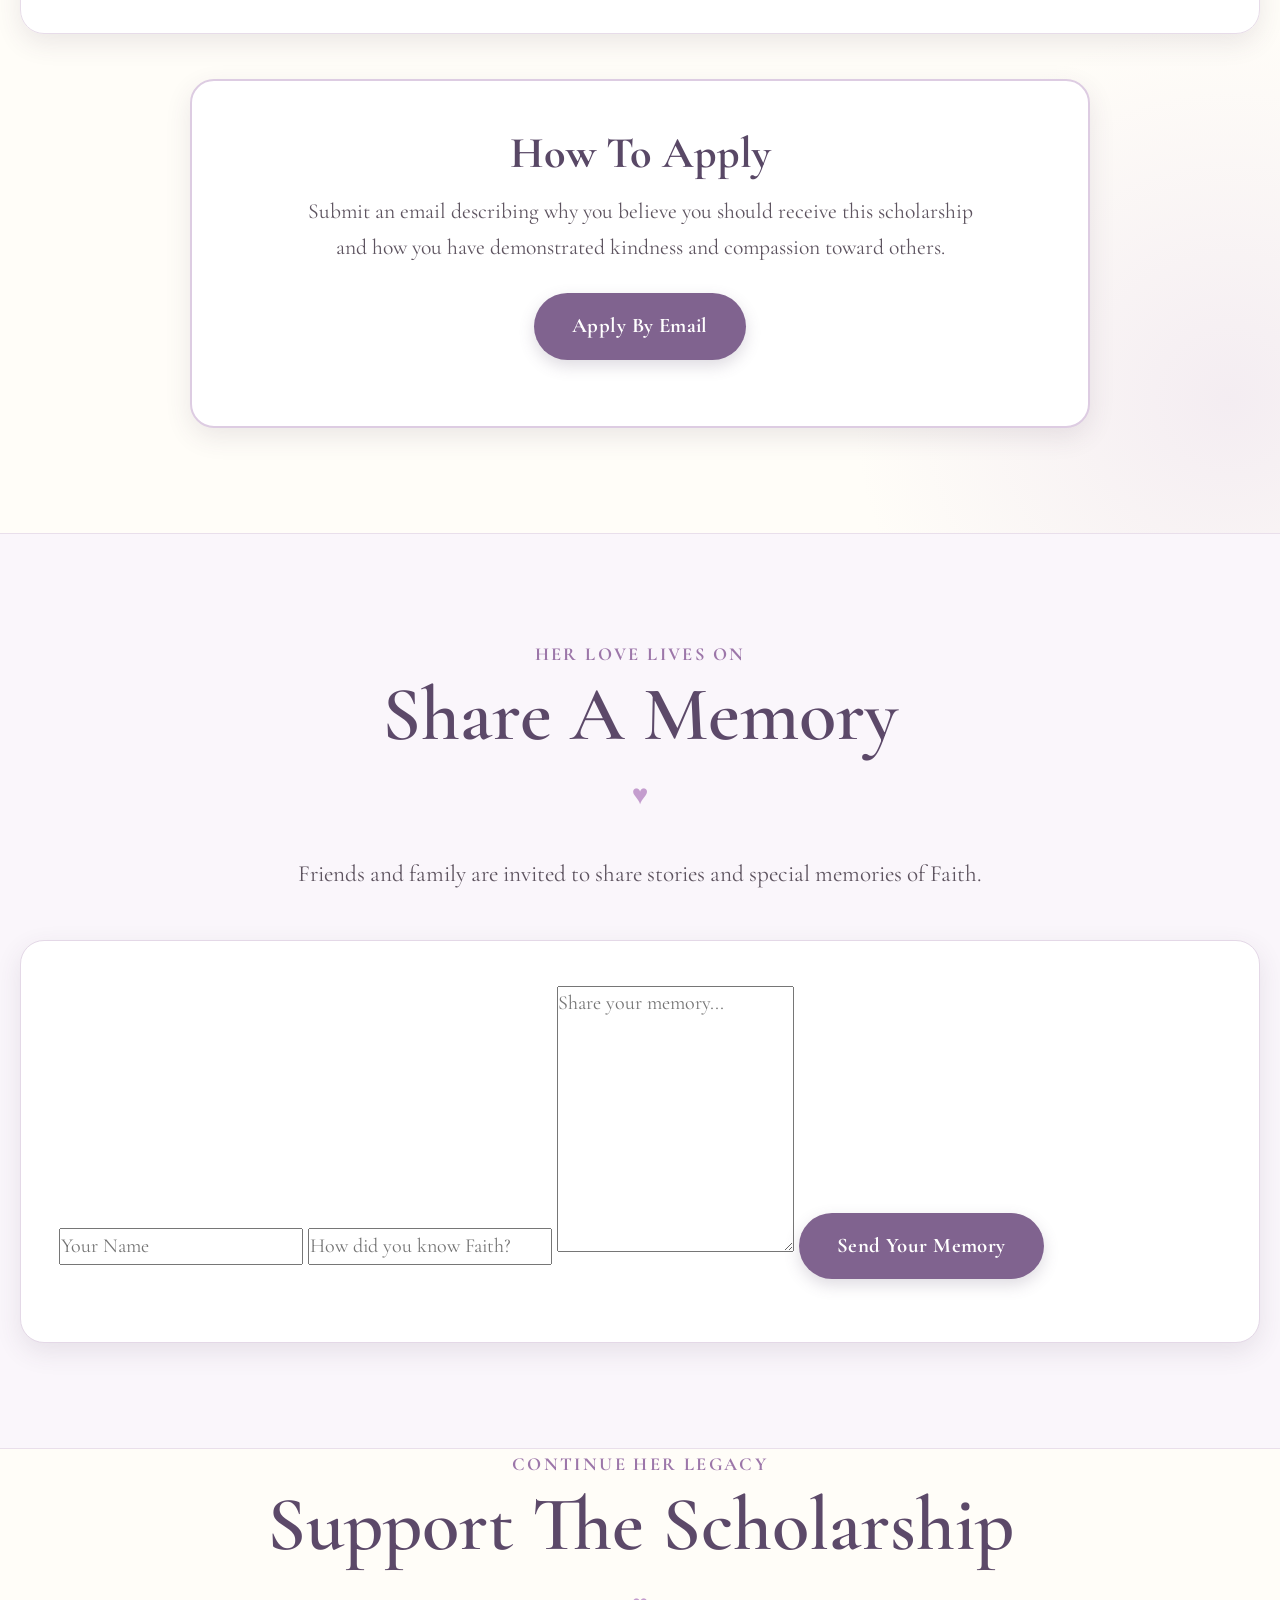
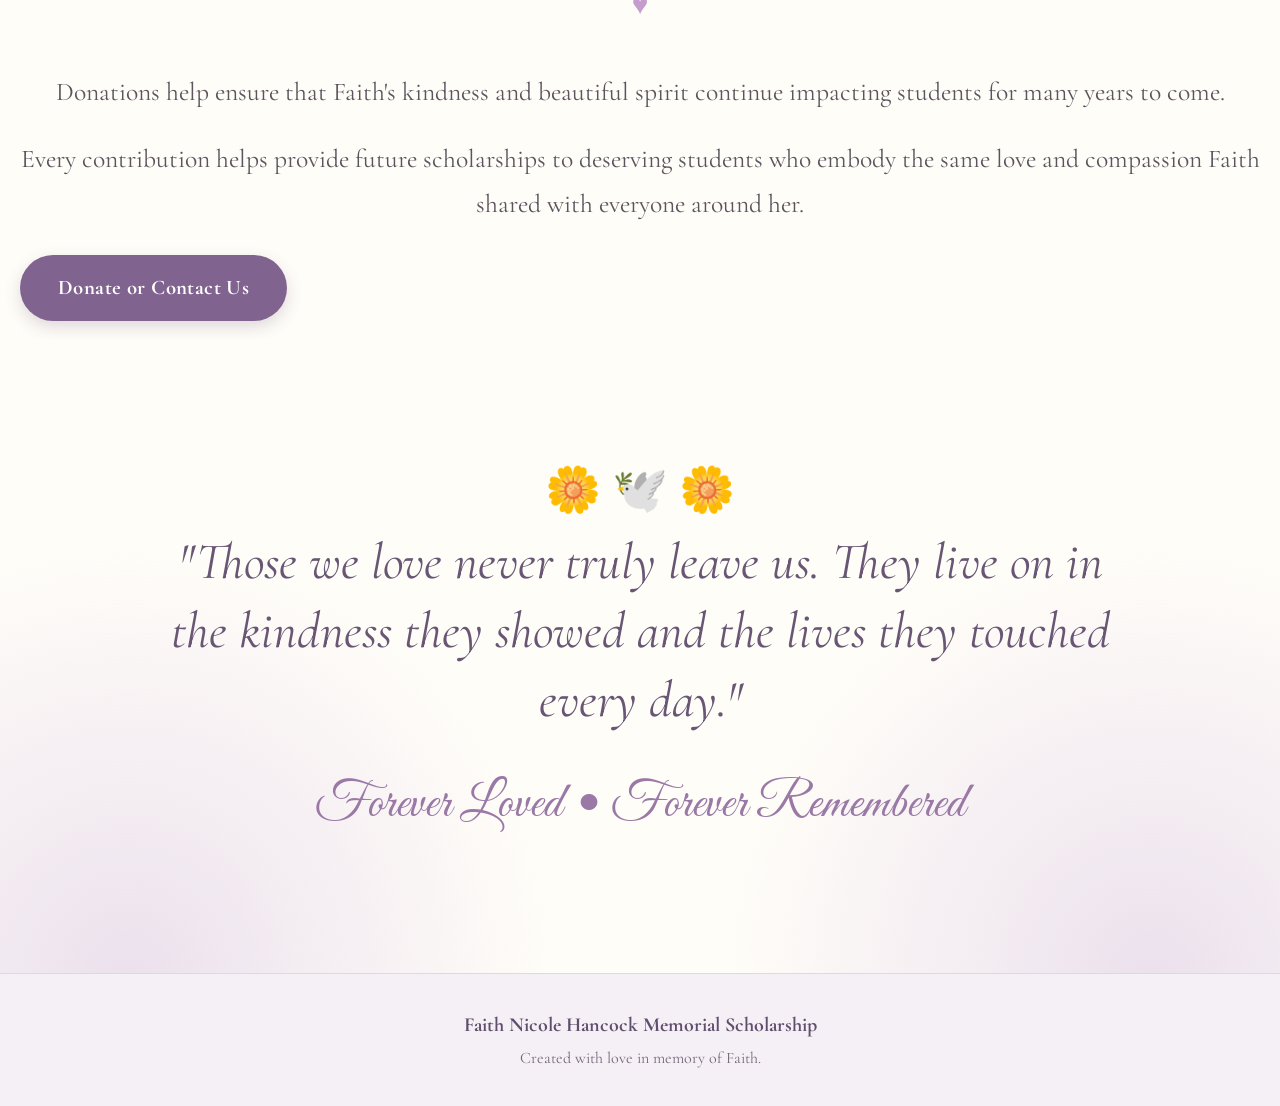
==== commit ba7f5946: "Update index.html" ====
--- a/index.html
+++ b/index.html
@@ -121,6 +121,10 @@
                     </figure>
 
                     <figure class="photo-card">
+                        <img src="images/Faith18.JPG">
+                    </figure>
+
+                    <figure class="photo-card">
                         <img src="images/Faith4.JPG">
                     </figure>
 
@@ -134,6 +138,10 @@
 
                     <figure class="photo-card">
                         <img src="images/Faith%208.JPG">
+                    </figure>
+
+                    <figure class="photo-card">
+                        <img src="images/Faith19.JPG">
                     </figure>
 
                     <figure class="photo-card">
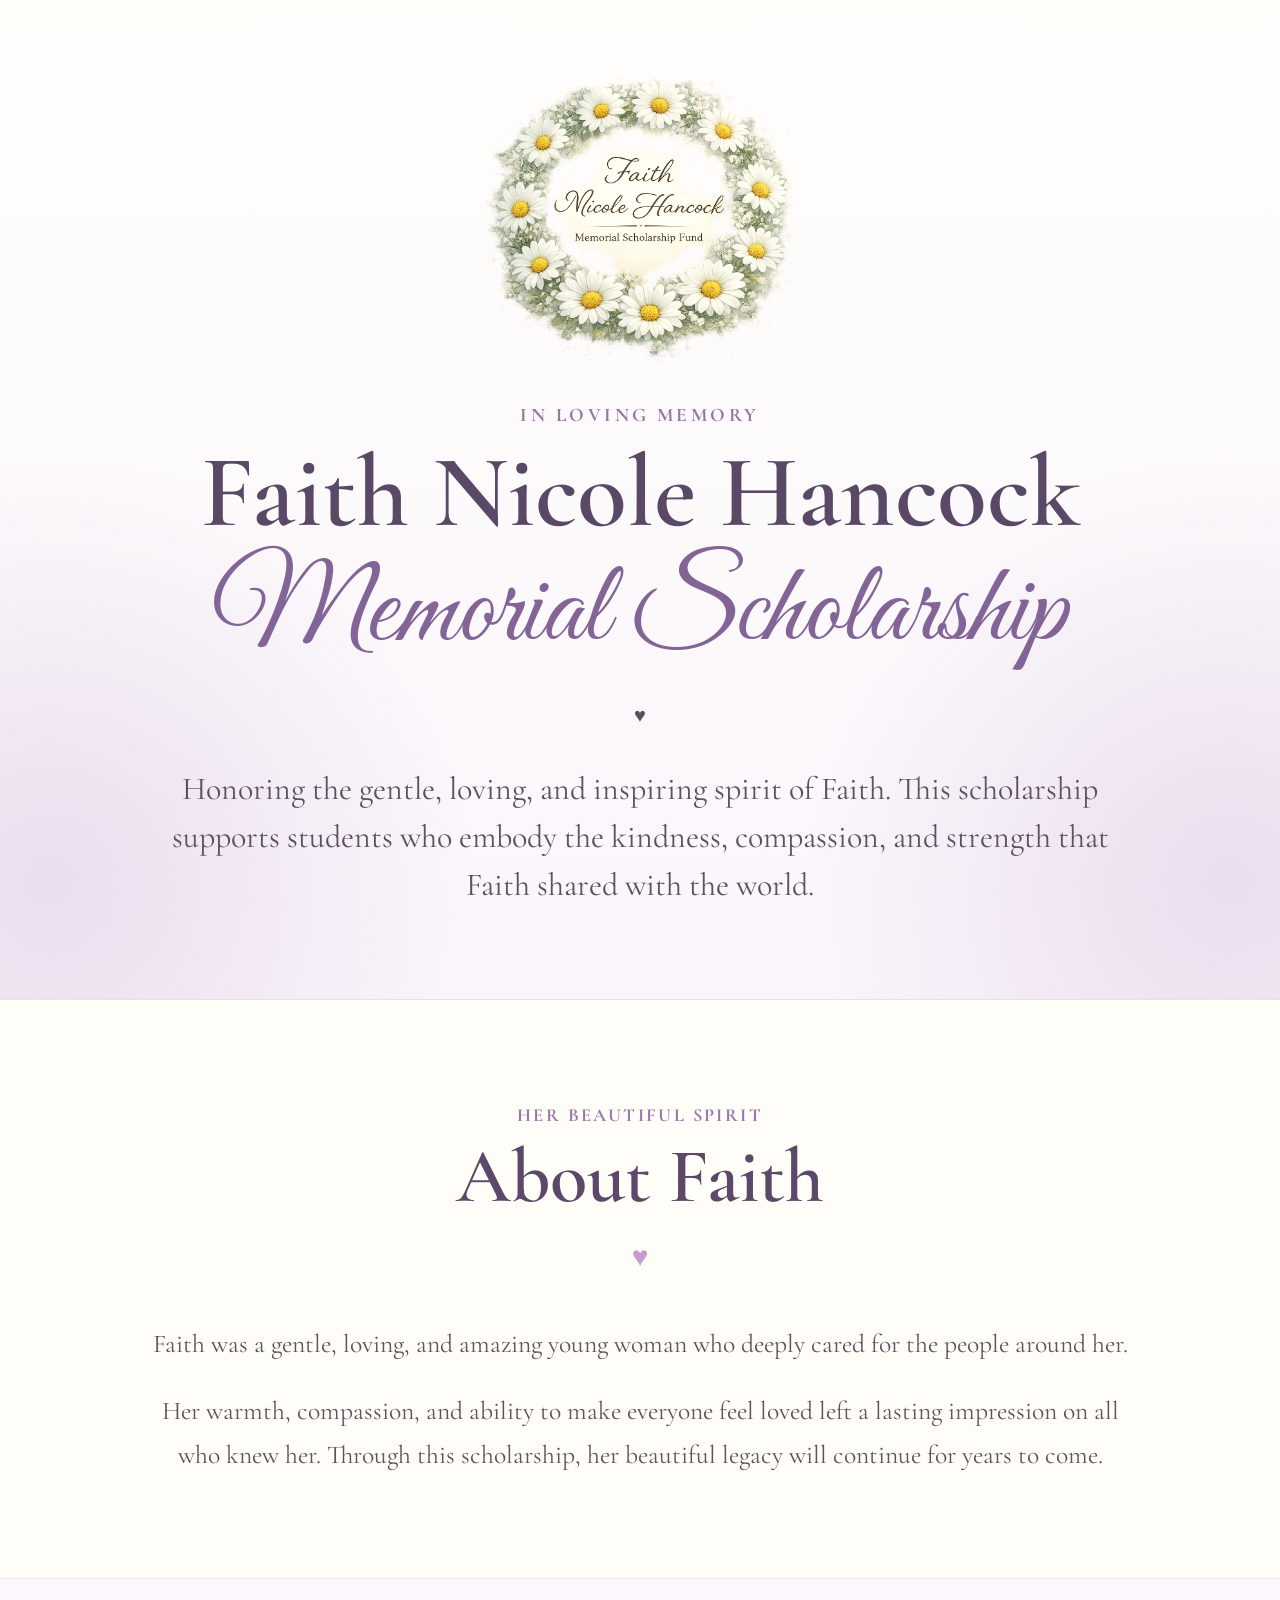
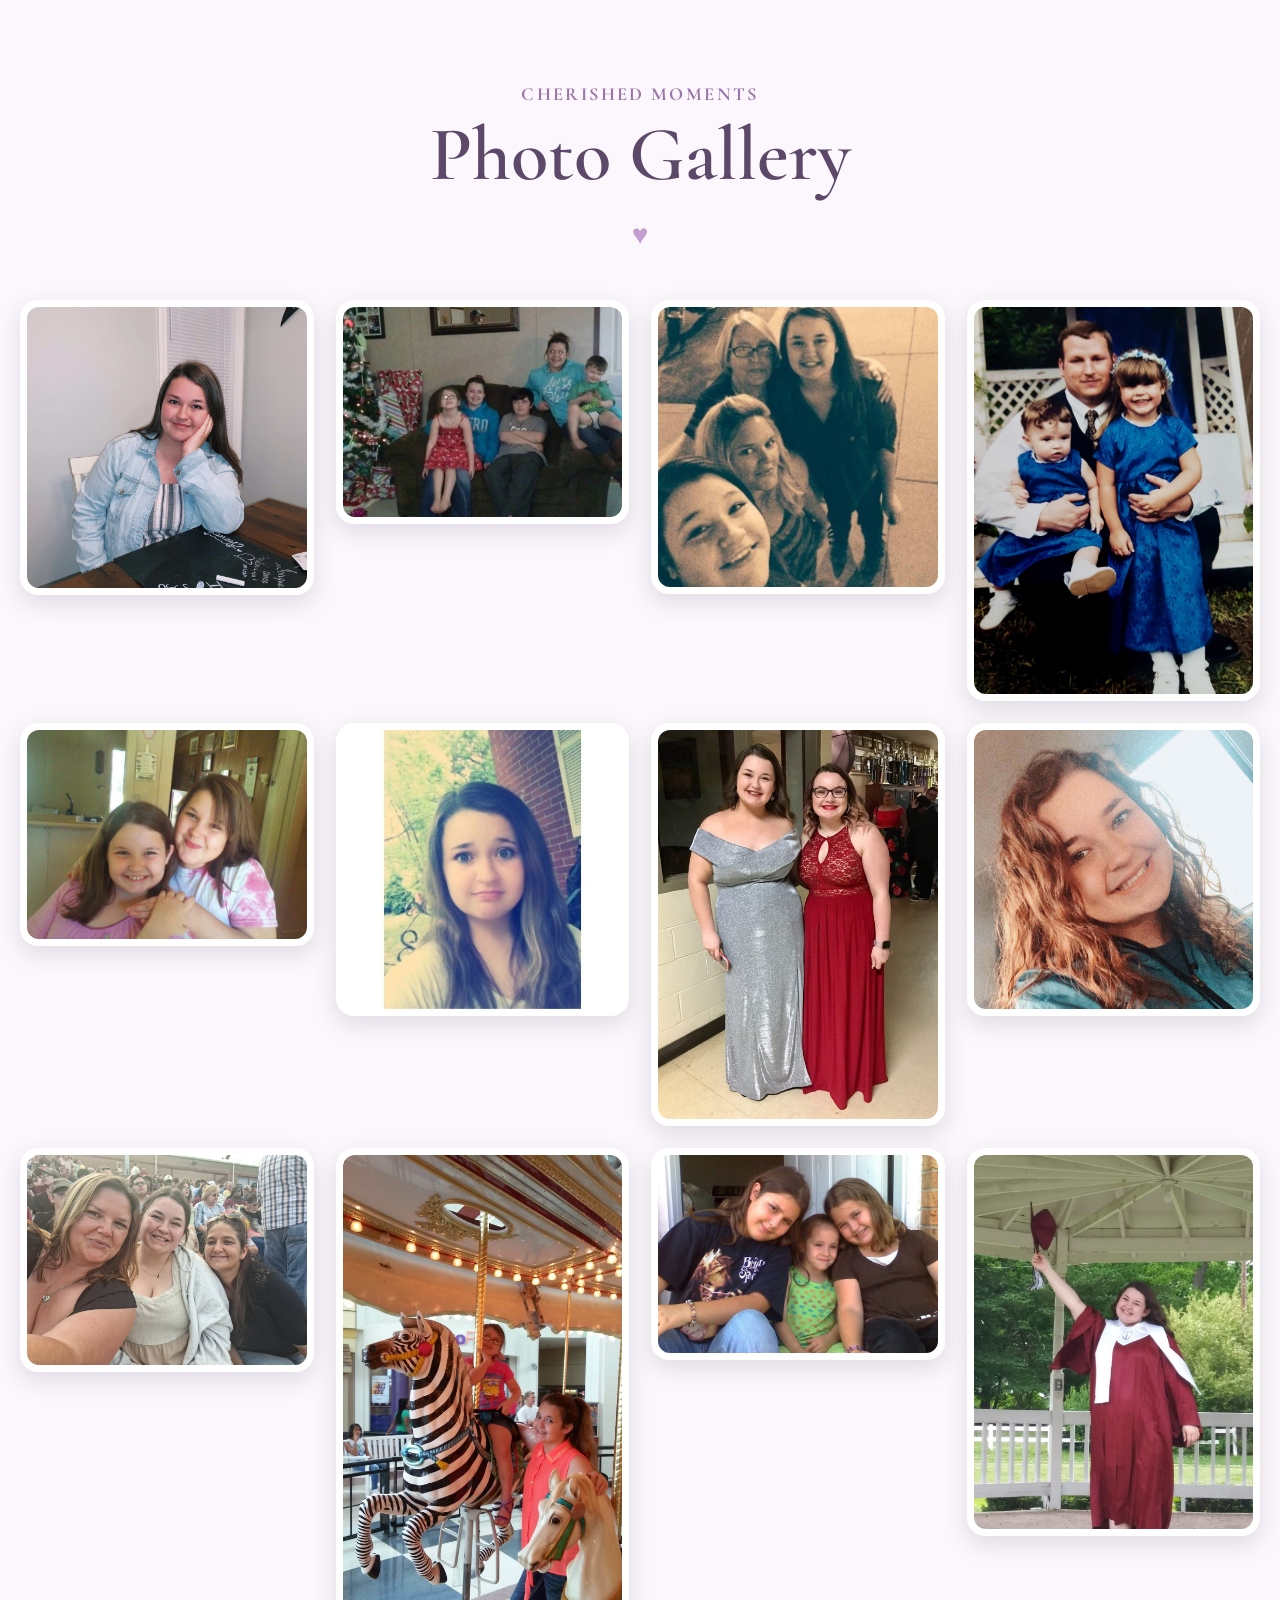
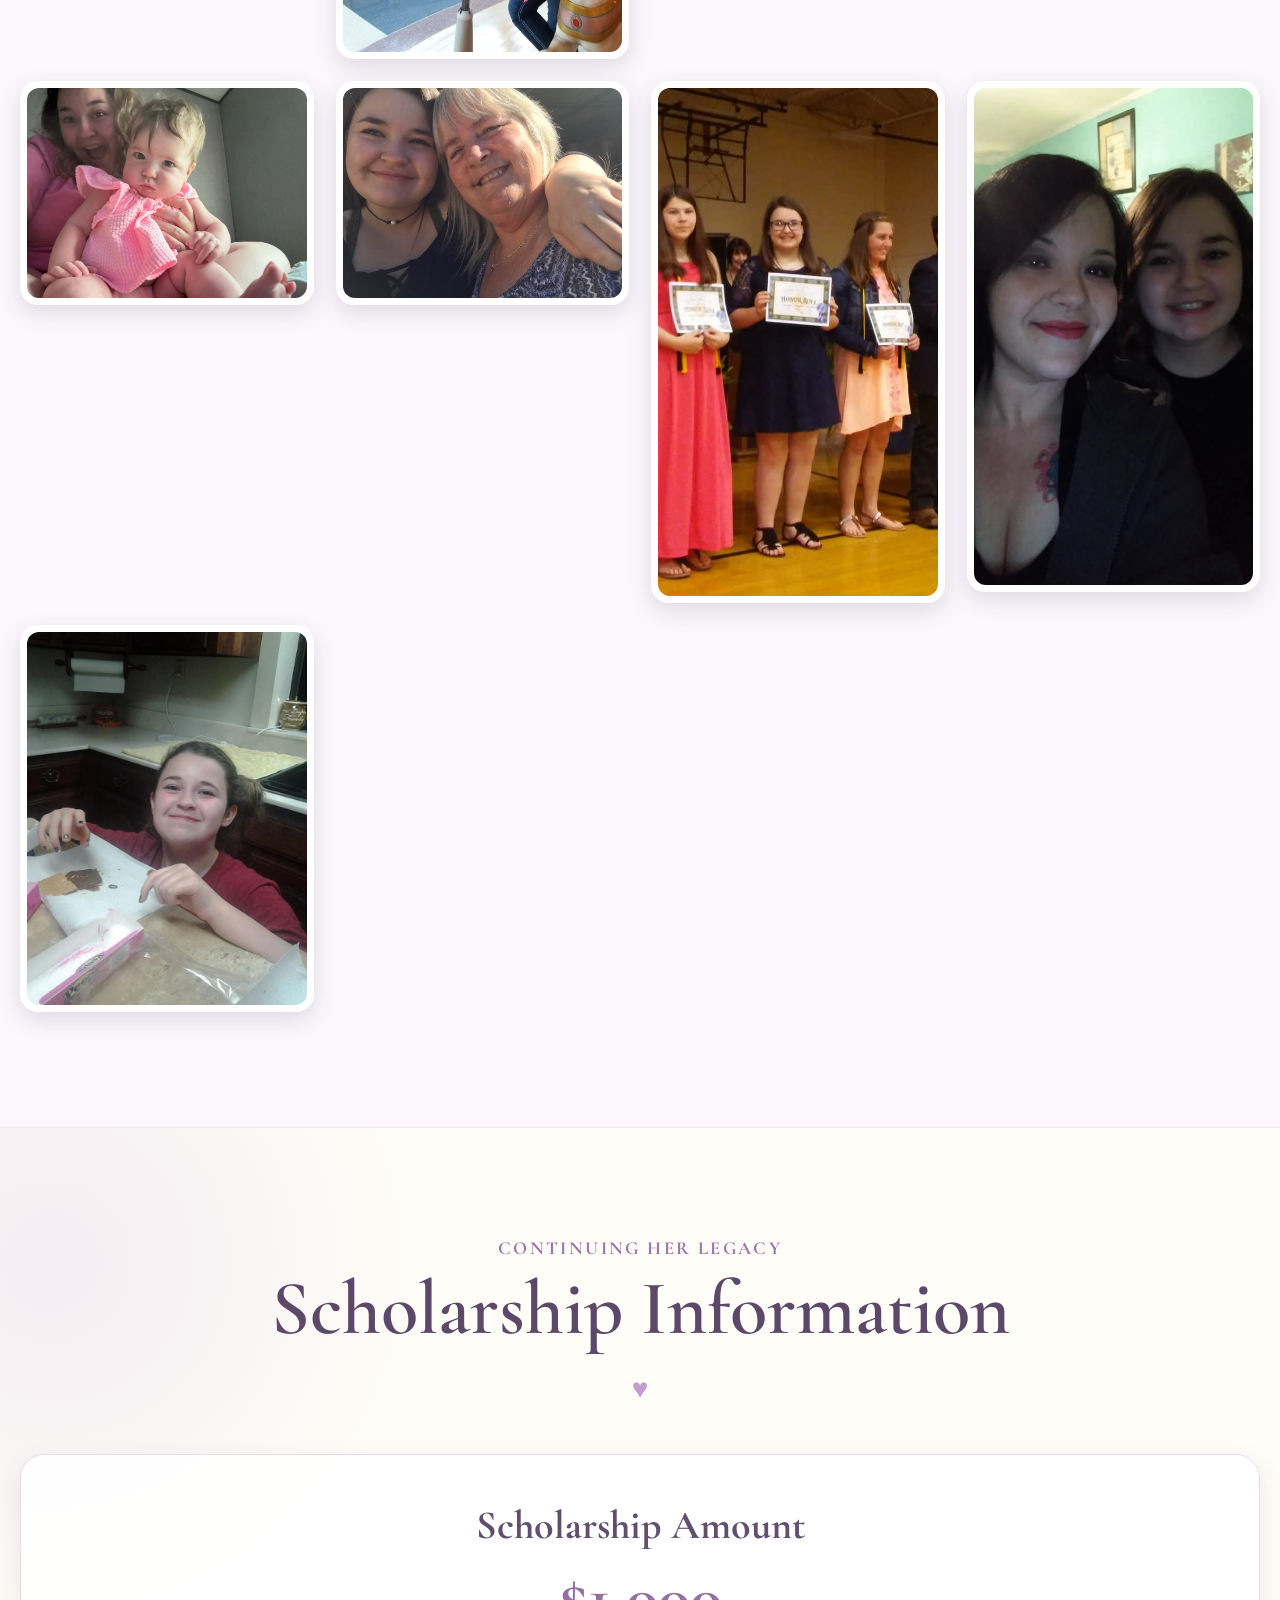
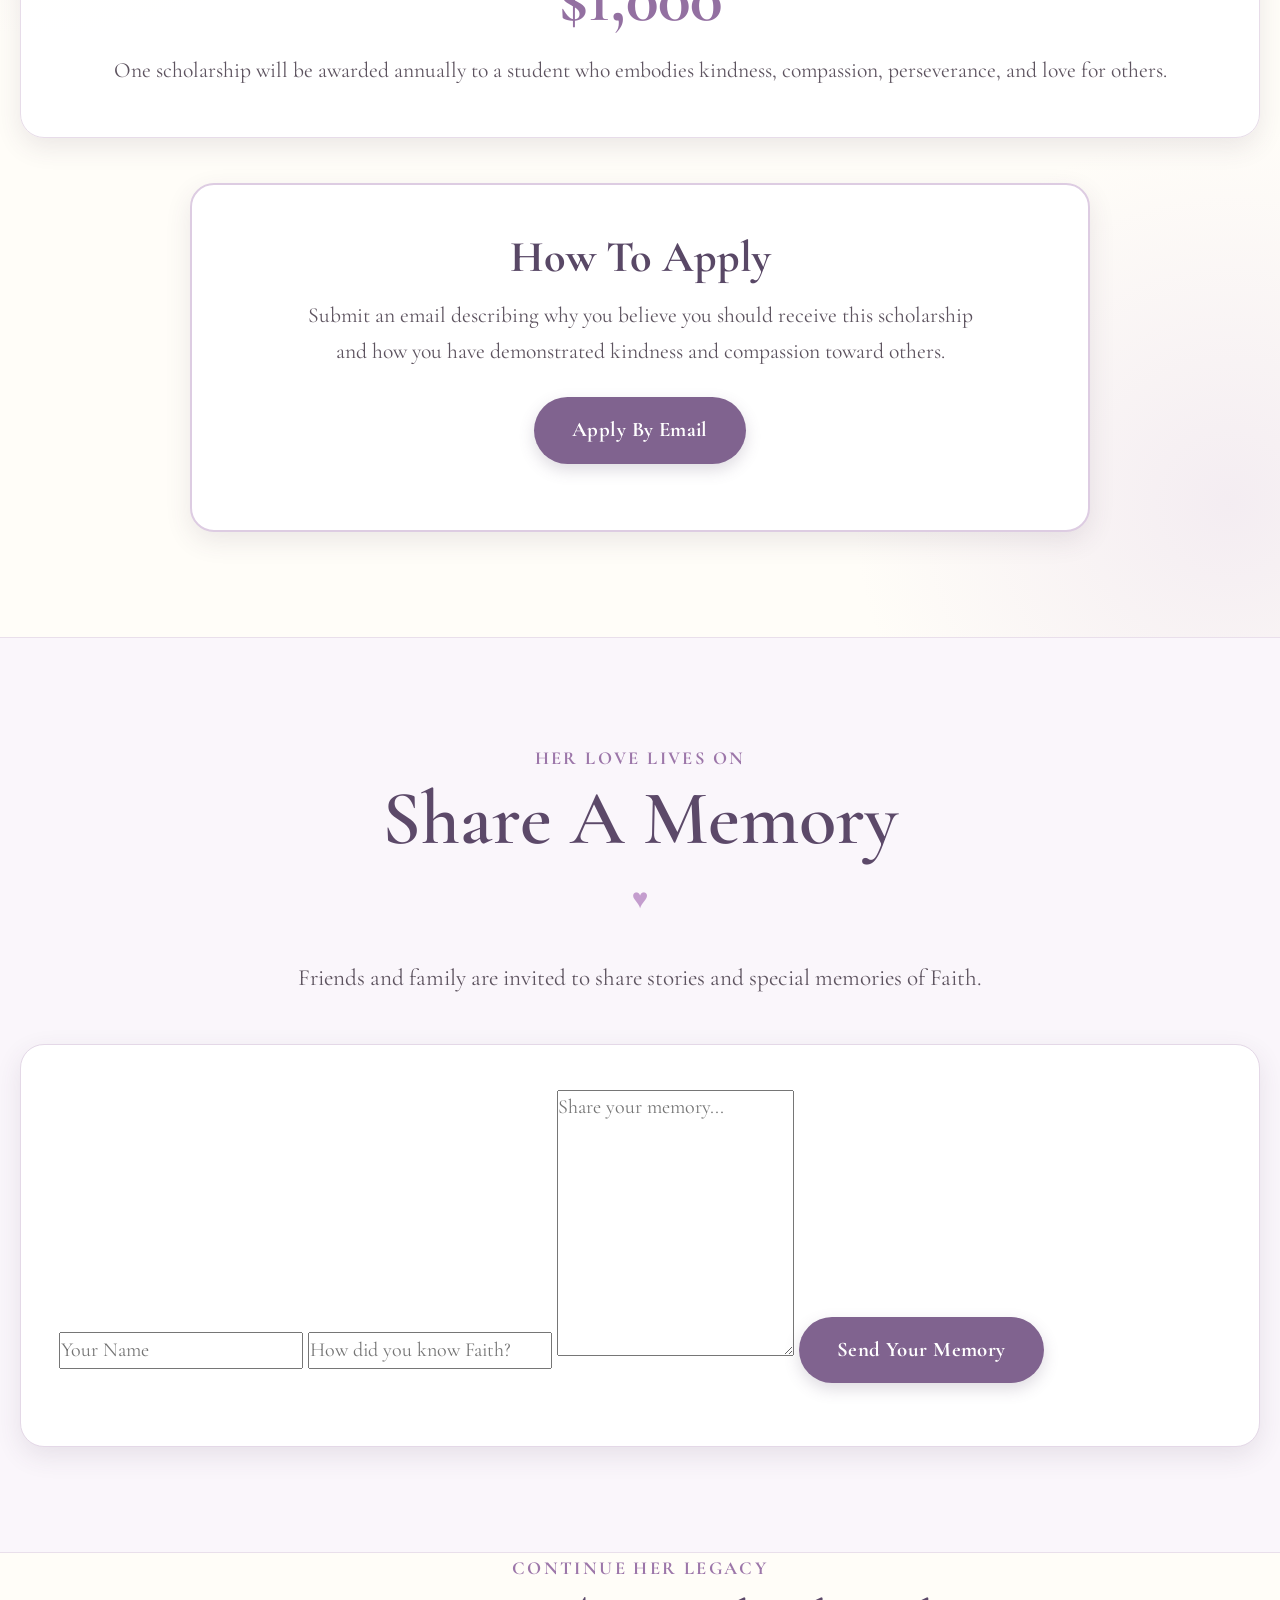
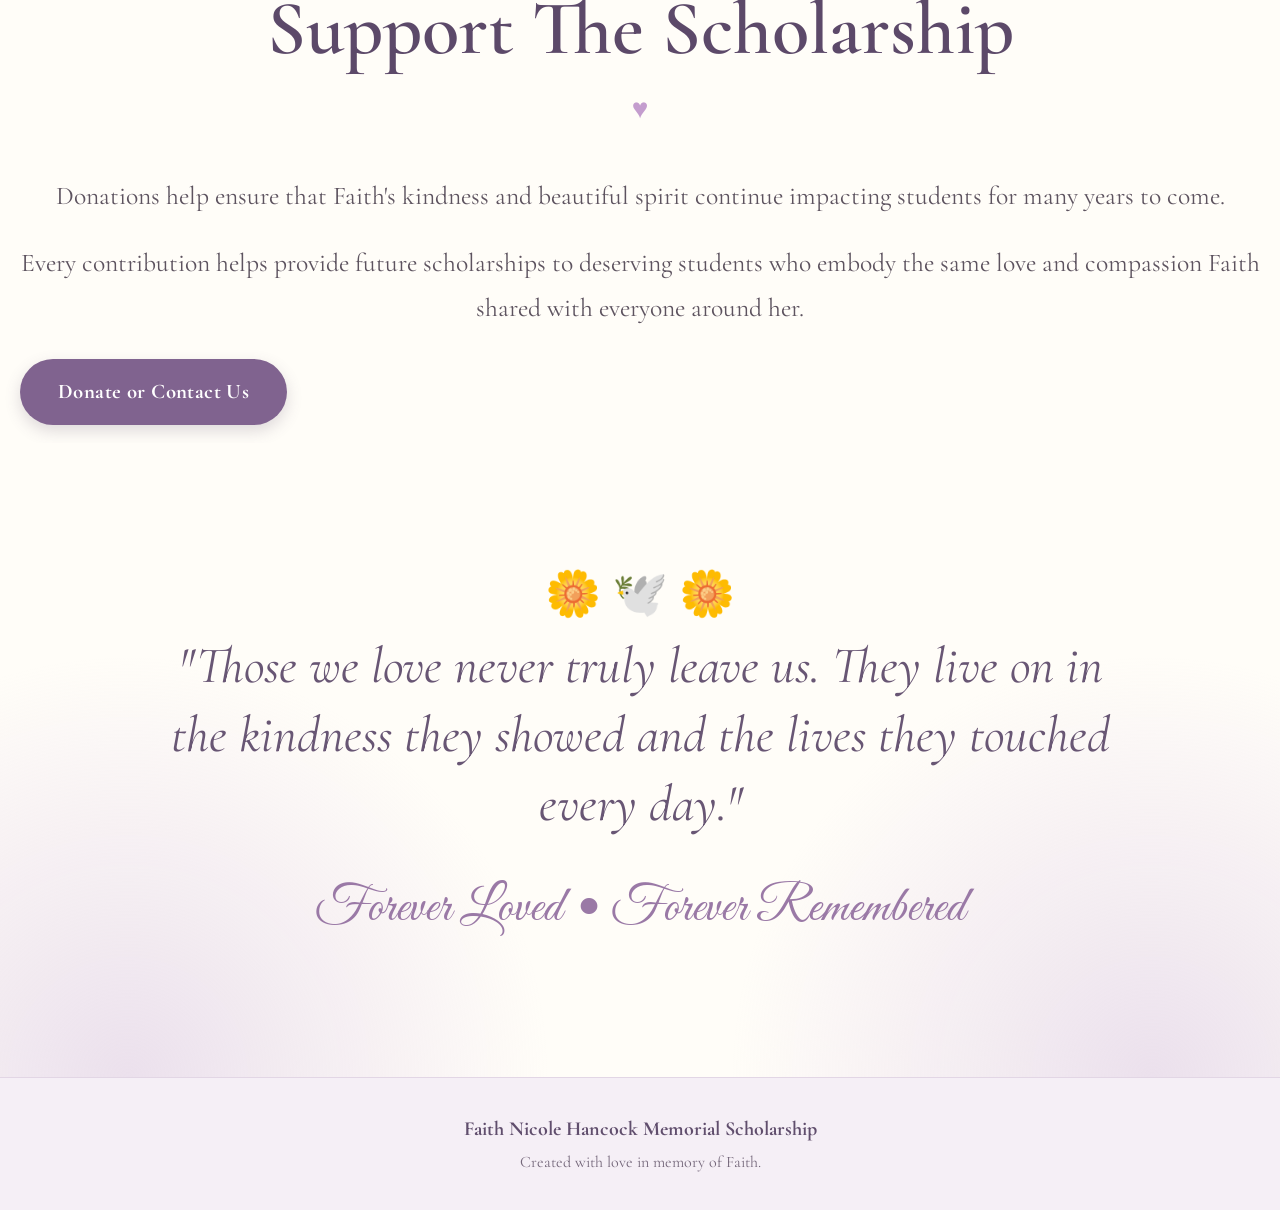
==== commit 137c4b75: "Update index.html" ====
--- a/index.html
+++ b/index.html
@@ -90,98 +90,142 @@
 
         <!-- GALLERY -->
 
-        <section class="gallery-section">
-
-            <div class="section-container">
-
-                <p class="section-label">
-                    Cherished Moments
-                </p>
-
-                <h2 class="section-title">
-                    Photo Gallery
-                </h2>
-
-                <div class="small-divider">
-                    ♥
-                </div>
-
-                <div class="gallery">
-
-                    <figure class="photo-card">
-                        <img src="images/Faith%201.JPG">
-                    </figure>
-
-                    <figure class="photo-card">
-                        <img src="images/Faith2.JPG">
-                    </figure>
-
-                    <figure class="photo-card">
-                        <img src="images/Faith3.JPG">
-                    </figure>
-
-                    <figure class="photo-card">
-                        <img src="images/Faith18.JPG">
-                    </figure>
-
-                    <figure class="photo-card">
-                        <img src="images/Faith4.JPG">
-                    </figure>
-
-                    <figure class="photo-card">
-                        <img src="images/Faith%205.JPG">
-                    </figure>
-
-                    <figure class="photo-card">
-                        <img src="images/Faith%206.JPG">
-                    </figure>
-
-                    <figure class="photo-card">
-                        <img src="images/Faith%208.JPG">
-                    </figure>
-
-                    <figure class="photo-card">
-                        <img src="images/Faith19.JPG">
-                    </figure>
-
-                    <figure class="photo-card">
-                        <img src="images/Faith%209.jpg">
-                    </figure>
-
-                    <figure class="photo-card">
-                        <img src="images/Faith%2010.JPG">
-                    </figure>
-
-                    <figure class="photo-card">
-                        <img src="images/Faith%2011.jpg">
-                    </figure>
-
-                    <figure class="photo-card">
-                        <img src="images/Faith%2012.jpg">
-                    </figure>
-
-                    <figure class="photo-card">
-                        <img src="images/Faith%2013.jpg">
-                    </figure>
-
-                    <figure class="photo-card">
-                        <img src="images/Faith%2014.jpg">
-                    </figure>
-
-                    <figure class="photo-card">
-                        <img src="images/Faith%2016.jpg">
-                    </figure>
-
-                    <figure class="photo-card">
-                        <img src="images/Faith%2017.jpg">
-                    </figure>
-
-                </div>
-
-            </div>
-
-        </section>
-
+      <!-- PHOTO GALLERY -->
+
+<section class="gallery-section">
+
+    <div class="section-container">
+
+        <p class="section-label">
+            Cherished Moments
+        </p>
+
+        <h2 class="section-title">
+            Photo Gallery
+        </h2>
+
+        <div class="small-divider">
+            ♥
+        </div>
+
+        <div class="gallery">
+
+            <figure class="photo-card">
+                <img src="images/Faith%201.JPG"
+                     alt="Faith"
+                     loading="lazy">
+            </figure>
+
+            <figure class="photo-card">
+                <img src="images/Faith2.JPG"
+                     alt="Faith"
+                     loading="lazy">
+            </figure>
+
+            <figure class="photo-card">
+                <img src="images/Faith3.JPG"
+                     alt="Faith"
+                     loading="lazy">
+            </figure>
+
+            <figure class="photo-card">
+                <img src="images/Faith4.JPG"
+                     alt="Faith"
+                     loading="lazy">
+            </figure>
+
+            <figure class="photo-card">
+                <img src="images/Faith%205.JPG"
+                     alt="Faith"
+                     loading="lazy">
+            </figure>
+
+            <figure class="photo-card">
+                <img src="images/Faith%206.JPG"
+                     alt="Faith"
+                     loading="lazy">
+            </figure>
+
+            <!-- Uncomment ONLY if this file exists -->
+            <!--
+            <figure class="photo-card">
+                <img src="images/Faith7.JPG"
+                     alt="Faith"
+                     loading="lazy">
+            </figure>
+            -->
+
+            <figure class="photo-card">
+                <img src="images/Faith%208.JPG"
+                     alt="Faith"
+                     loading="lazy">
+            </figure>
+
+            <figure class="photo-card">
+                <img src="images/Faith%209.jpg"
+                     alt="Faith"
+                     loading="lazy">
+            </figure>
+
+            <figure class="photo-card">
+                <img src="images/Faith%2010.JPG"
+                     alt="Faith"
+                     loading="lazy">
+            </figure>
+
+            <figure class="photo-card">
+                <img src="images/Faith%2011.jpg"
+                     alt="Faith"
+                     loading="lazy">
+            </figure>
+
+            <figure class="photo-card">
+                <img src="images/Faith%2012.jpg"
+                     alt="Faith"
+                     loading="lazy">
+            </figure>
+
+            <figure class="photo-card">
+                <img src="images/Faith%2013.jpg"
+                     alt="Faith"
+                     loading="lazy">
+            </figure>
+
+            <figure class="photo-card">
+                <img src="images/Faith%2014.jpg"
+                     alt="Faith"
+                     loading="lazy">
+            </figure>
+
+            <figure class="photo-card">
+                <img src="images/Faith%2016.jpg"
+                     alt="Faith"
+                     loading="lazy">
+            </figure>
+
+            <figure class="photo-card">
+                <img src="images/Faith%2017.jpg"
+                     alt="Faith"
+                     loading="lazy">
+            </figure>
+
+            <figure class="photo-card">
+                <img src="images/Faith%2018.jpg"
+                     alt="Faith"
+                     loading="lazy">
+            </figure>
+
+            <figure class="photo-card">
+                <img src="images/Faith%2019.jpg"
+                     alt="Faith"
+                     loading="lazy">
+            </figure>
+
+        </div>
+
+    </div>
+
+</section>
 
 
         <!-- SCHOLARSHIP -->
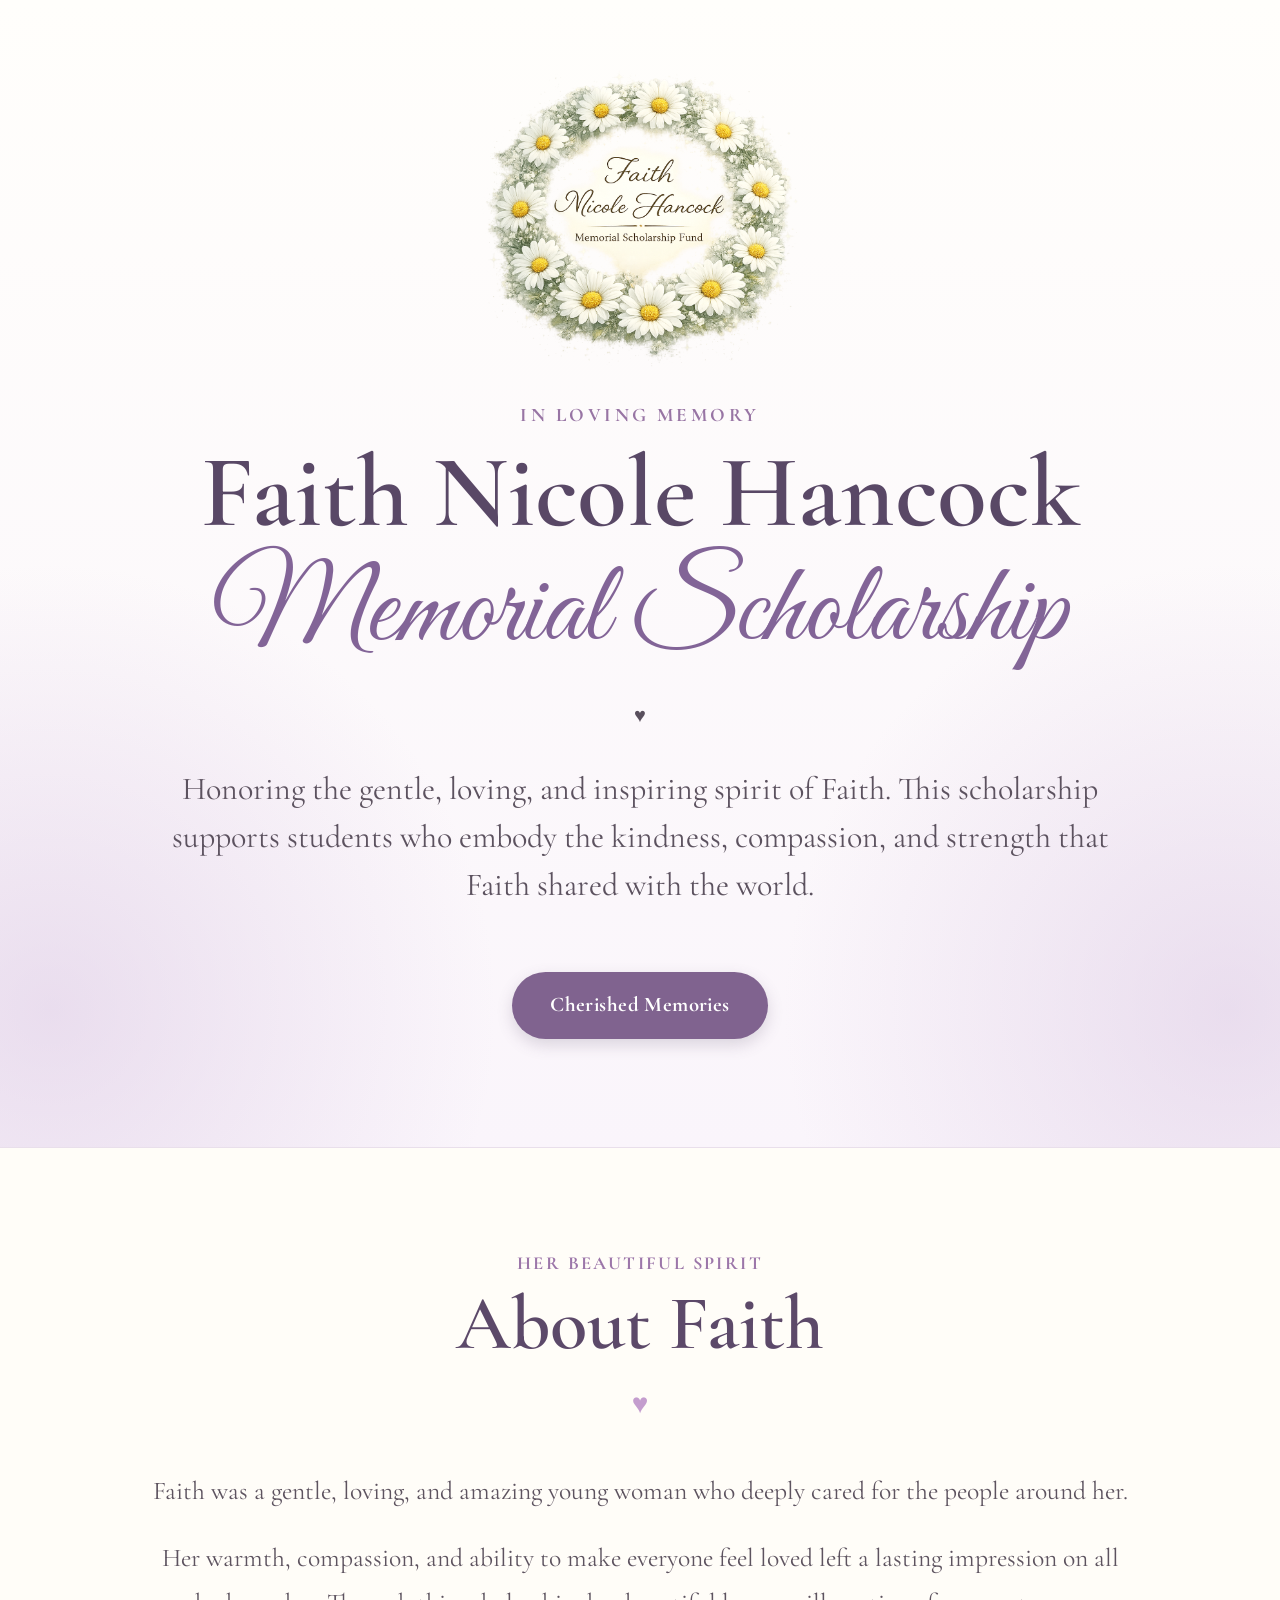
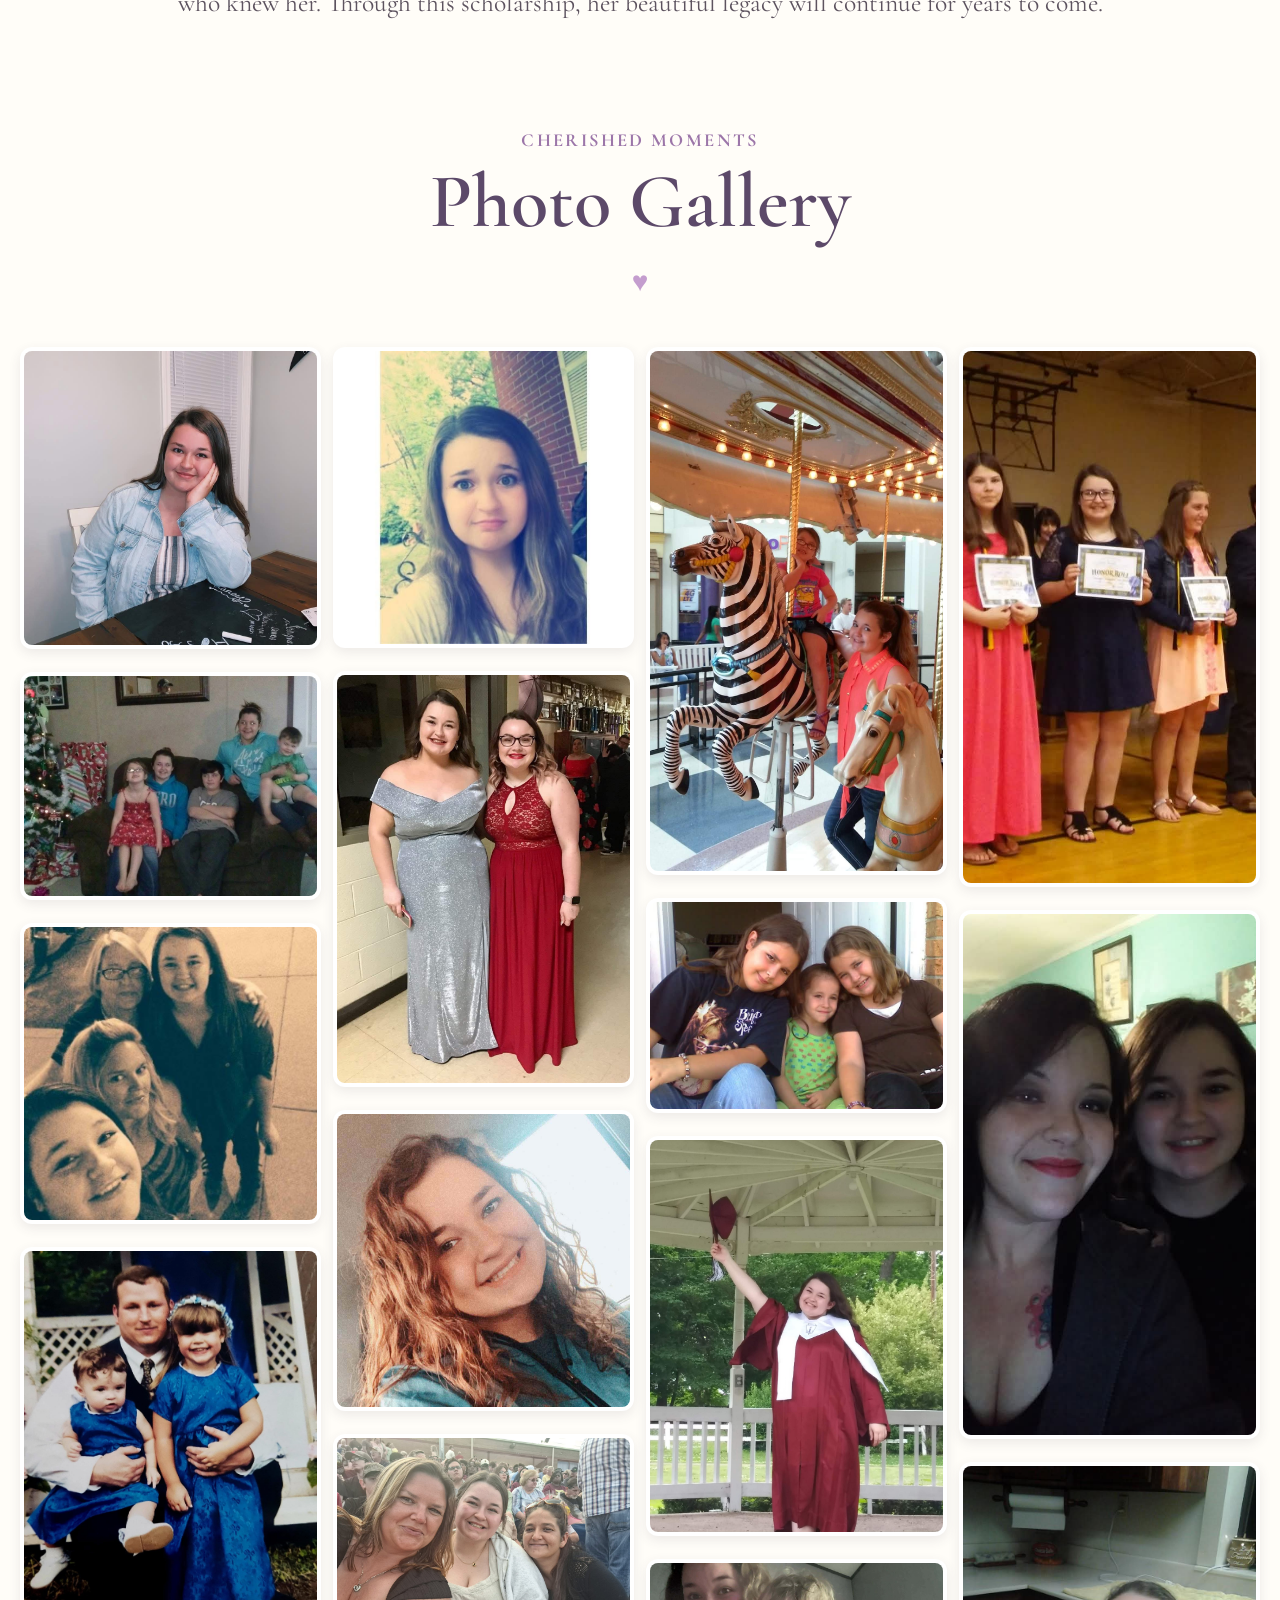
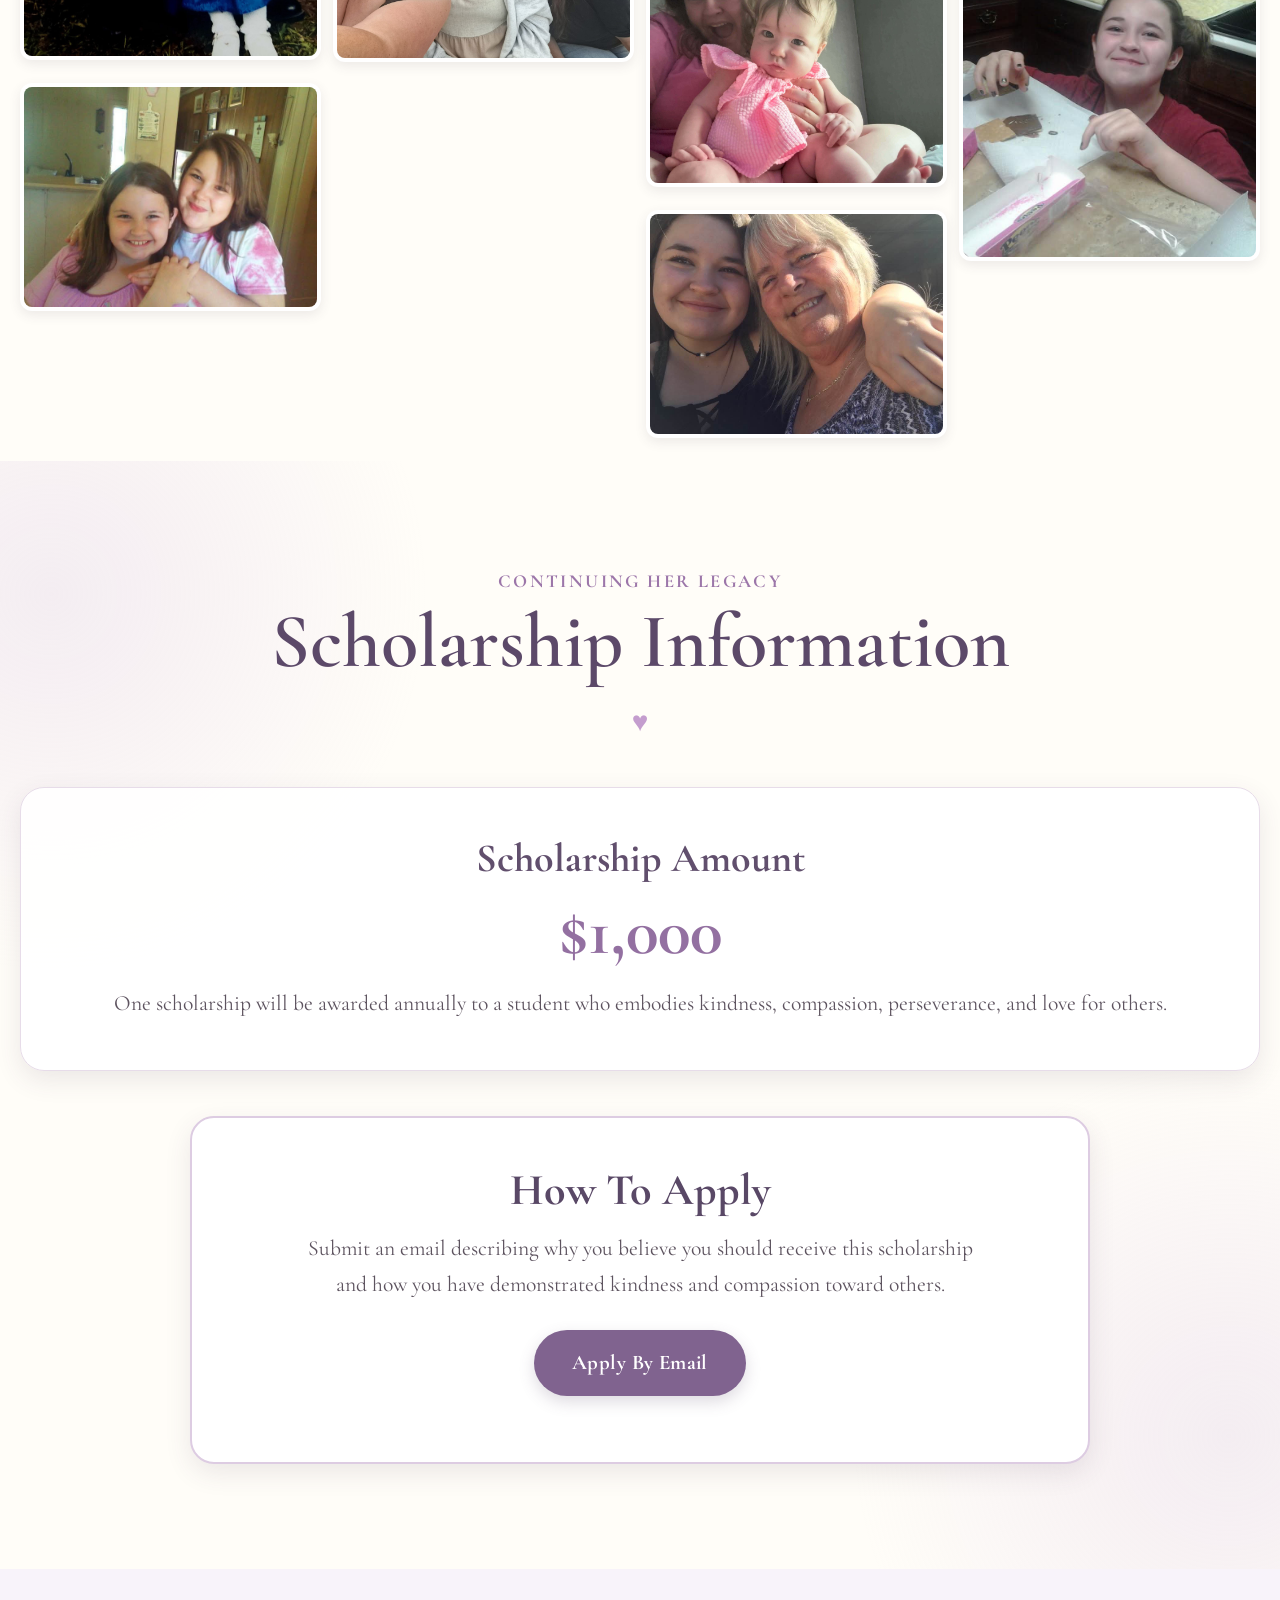
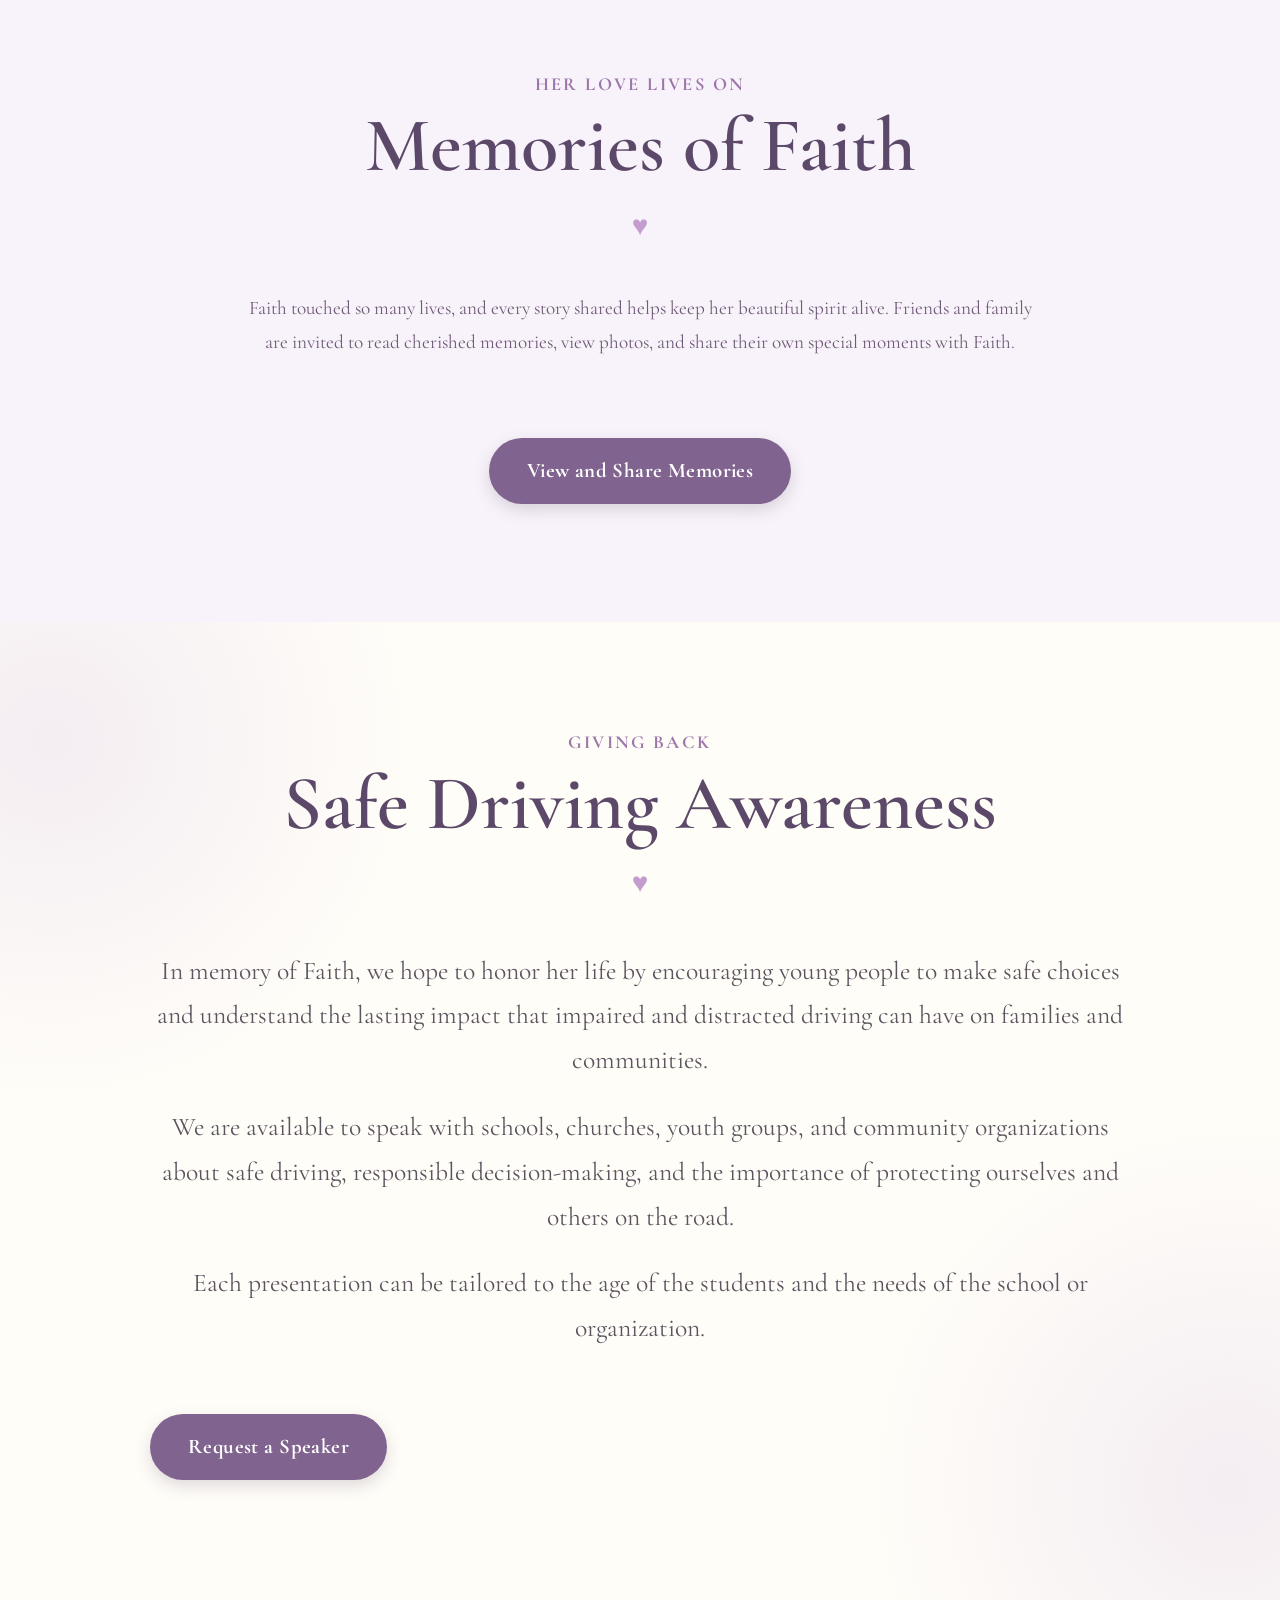
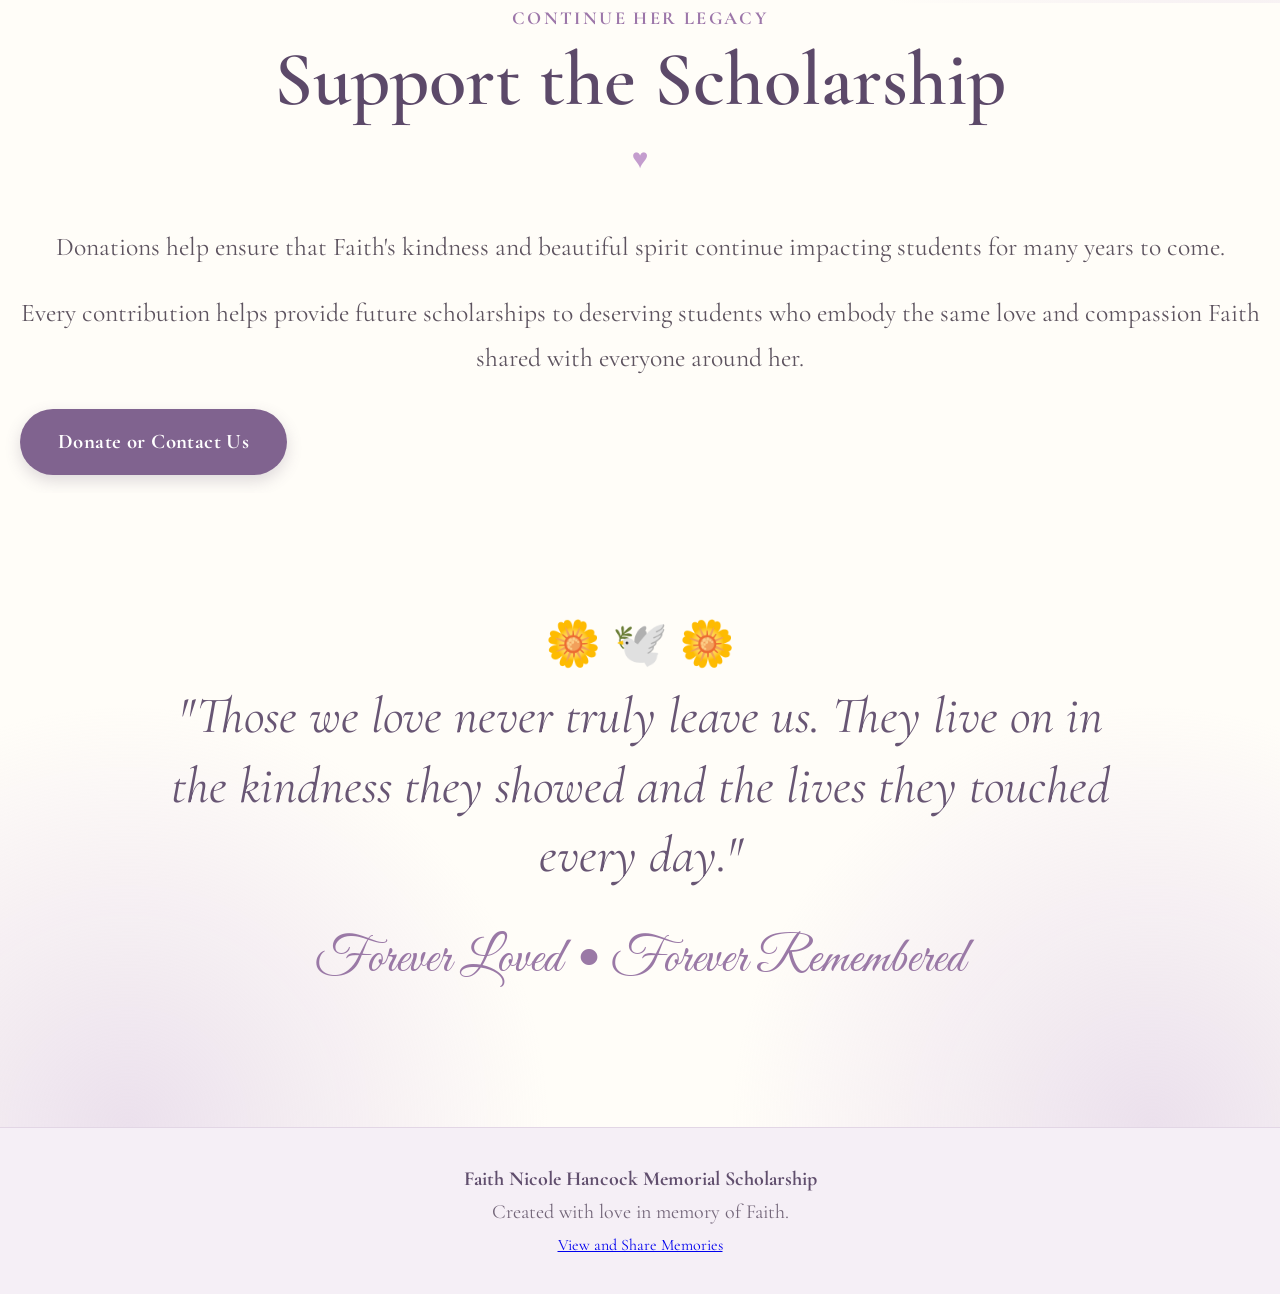
==== commit 510d0473: "Update index.html" ====
--- a/index.html
+++ b/index.html
@@ -4,6 +4,9 @@
 <head>
     <meta charset="UTF-8">
     <meta name="viewport" content="width=device-width, initial-scale=1.0">
+    <meta name="description"
+          content="The Faith Nicole Hancock Memorial Scholarship honors Faith's life through scholarships, shared memories, and safe driving awareness.">
+
     <title>Faith Nicole Hancock Memorial Scholarship</title>
 
     <link rel="preconnect" href="https://fonts.googleapis.com">
@@ -23,7 +26,7 @@
 
         <img src="images/FaithLogo.png"
              class="hero-logo"
-             alt="Faith Scholarship Logo">
+             alt="Faith Nicole Hancock Memorial Scholarship logo">
 
         <p class="eyebrow">
             In Loving Memory
@@ -47,6 +50,13 @@
             compassion, and strength that Faith shared with the world.
         </p>
 
+        <div style="margin-top:35px;">
+            <a class="primary-button"
+               href="memories/">
+                Cherished Memories
+            </a>
+        </div>
+
     </header>
 
 
@@ -87,145 +97,141 @@
         </section>
 
 
-
-        <!-- GALLERY -->
-
-      <!-- PHOTO GALLERY -->
-
-<section class="gallery-section">
-
-    <div class="section-container">
-
-        <p class="section-label">
-            Cherished Moments
-        </p>
-
-        <h2 class="section-title">
-            Photo Gallery
-        </h2>
-
-        <div class="small-divider">
-            ♥
-        </div>
-
-        <div class="gallery">
-
-            <figure class="photo-card">
-                <img src="images/Faith%201.JPG"
-                     alt="Faith"
-                     loading="lazy">
-            </figure>
-
-            <figure class="photo-card">
-                <img src="images/Faith2.JPG"
-                     alt="Faith"
-                     loading="lazy">
-            </figure>
-
-            <figure class="photo-card">
-                <img src="images/Faith3.JPG"
-                     alt="Faith"
-                     loading="lazy">
-            </figure>
-
-            <figure class="photo-card">
-                <img src="images/Faith4.JPG"
-                     alt="Faith"
-                     loading="lazy">
-            </figure>
-
-            <figure class="photo-card">
-                <img src="images/Faith%205.JPG"
-                     alt="Faith"
-                     loading="lazy">
-            </figure>
-
-            <figure class="photo-card">
-                <img src="images/Faith%206.JPG"
-                     alt="Faith"
-                     loading="lazy">
-            </figure>
-
-            <!-- Uncomment ONLY if this file exists -->
-            <!--
-            <figure class="photo-card">
-                <img src="images/Faith7.JPG"
-                     alt="Faith"
-                     loading="lazy">
-            </figure>
-            -->
-
-            <figure class="photo-card">
-                <img src="images/Faith%208.JPG"
-                     alt="Faith"
-                     loading="lazy">
-            </figure>
-
-            <figure class="photo-card">
-                <img src="images/Faith%209.jpg"
-                     alt="Faith"
-                     loading="lazy">
-            </figure>
-
-            <figure class="photo-card">
-                <img src="images/Faith%2010.JPG"
-                     alt="Faith"
-                     loading="lazy">
-            </figure>
-
-            <figure class="photo-card">
-                <img src="images/Faith%2011.jpg"
-                     alt="Faith"
-                     loading="lazy">
-            </figure>
-
-            <figure class="photo-card">
-                <img src="images/Faith%2012.jpg"
-                     alt="Faith"
-                     loading="lazy">
-            </figure>
-
-            <figure class="photo-card">
-                <img src="images/Faith%2013.jpg"
-                     alt="Faith"
-                     loading="lazy">
-            </figure>
-
-            <figure class="photo-card">
-                <img src="images/Faith%2014.jpg"
-                     alt="Faith"
-                     loading="lazy">
-            </figure>
-
-            <figure class="photo-card">
-                <img src="images/Faith%2016.jpg"
-                     alt="Faith"
-                     loading="lazy">
-            </figure>
-
-            <figure class="photo-card">
-                <img src="images/Faith%2017.jpg"
-                     alt="Faith"
-                     loading="lazy">
-            </figure>
-
-            <figure class="photo-card">
-                <img src="images/Faith%2018.jpg"
-                     alt="Faith"
-                     loading="lazy">
-            </figure>
-
-            <figure class="photo-card">
-                <img src="images/Faith%2019.jpg"
-                     alt="Faith"
-                     loading="lazy">
-            </figure>
-
-        </div>
-
-    </div>
-
-</section>
+        <!-- PHOTO GALLERY -->
+
+        <section class="gallery-section">
+
+            <div class="section-container">
+
+                <p class="section-label">
+                    Cherished Moments
+                </p>
+
+                <h2 class="section-title">
+                    Photo Gallery
+                </h2>
+
+                <div class="small-divider">
+                    ♥
+                </div>
+
+                <div class="gallery">
+
+                    <figure class="photo-card">
+                        <img src="images/Faith%201.JPG"
+                             alt="Faith"
+                             loading="lazy">
+                    </figure>
+
+                    <figure class="photo-card">
+                        <img src="images/Faith2.JPG"
+                             alt="Faith"
+                             loading="lazy">
+                    </figure>
+
+                    <figure class="photo-card">
+                        <img src="images/Faith3.JPG"
+                             alt="Faith"
+                             loading="lazy">
+                    </figure>
+
+                    <figure class="photo-card">
+                        <img src="images/Faith4.JPG"
+                             alt="Faith"
+                             loading="lazy">
+                    </figure>
+
+                    <figure class="photo-card">
+                        <img src="images/Faith%205.JPG"
+                             alt="Faith"
+                             loading="lazy">
+                    </figure>
+
+                    <figure class="photo-card">
+                        <img src="images/Faith%206.JPG"
+                             alt="Faith"
+                             loading="lazy">
+                    </figure>
+
+                    <!-- Uncomment only if this file exists.
+                    <figure class="photo-card">
+                        <img src="images/Faith7.JPG"
+                             alt="Faith"
+                             loading="lazy">
+                    </figure>
+                    -->
+
+                    <figure class="photo-card">
+                        <img src="images/Faith%208.JPG"
+                             alt="Faith"
+                             loading="lazy">
+                    </figure>
+
+                    <figure class="photo-card">
+                        <img src="images/Faith%209.jpg"
+                             alt="Faith"
+                             loading="lazy">
+                    </figure>
+
+                    <figure class="photo-card">
+                        <img src="images/Faith%2010.JPG"
+                             alt="Faith"
+                             loading="lazy">
+                    </figure>
+
+                    <figure class="photo-card">
+                        <img src="images/Faith%2011.jpg"
+                             alt="Faith"
+                             loading="lazy">
+                    </figure>
+
+                    <figure class="photo-card">
+                        <img src="images/Faith%2012.jpg"
+                             alt="Faith"
+                             loading="lazy">
+                    </figure>
+
+                    <figure class="photo-card">
+                        <img src="images/Faith%2013.jpg"
+                             alt="Faith"
+                             loading="lazy">
+                    </figure>
+
+                    <figure class="photo-card">
+                        <img src="images/Faith%2014.jpg"
+                             alt="Faith"
+                             loading="lazy">
+                    </figure>
+
+                    <figure class="photo-card">
+                        <img src="images/Faith%2016.jpg"
+                             alt="Faith"
+                             loading="lazy">
+                    </figure>
+
+                    <figure class="photo-card">
+                        <img src="images/Faith%2017.jpg"
+                             alt="Faith"
+                             loading="lazy">
+                    </figure>
+
+                    <figure class="photo-card">
+                        <img src="images/Faith%2018.jpg"
+                             alt="Faith"
+                             loading="lazy">
+                    </figure>
+
+                    <figure class="photo-card">
+                        <img src="images/Faith%2019.jpg"
+                             alt="Faith"
+                             loading="lazy">
+                    </figure>
+
+                </div>
+
+            </div>
+
+        </section>
 
 
         <!-- SCHOLARSHIP -->
@@ -289,7 +295,6 @@
         </section>
 
 
-
         <!-- MEMORIES -->
 
         <section class="memories-section">
@@ -301,7 +306,7 @@
                 </p>
 
                 <h2 class="section-title">
-                    Share A Memory
+                    Memories of Faith
                 </h2>
 
                 <div class="small-divider">
@@ -309,37 +314,71 @@
                 </div>
 
                 <p class="memory-intro">
-                    Friends and family are invited to share stories and special
-                    memories of Faith.
-                </p>
-
-                <form class="memory-form"
-                      id="memoryForm">
-
-                    <input type="text"
-                           id="memoryName"
-                           placeholder="Your Name"
-                           required>
-
-                    <input type="text"
-                           id="relationship"
-                           placeholder="How did you know Faith?">
-
-                    <textarea id="memoryText"
-                              rows="8"
-                              placeholder="Share your memory..."
-                              required></textarea>
-
-                    <button class="primary-button">
-                        Send Your Memory
-                    </button>
-
-                </form>
-
-            </div>
-
-        </section>
-
+                    Faith touched so many lives, and every story shared helps
+                    keep her beautiful spirit alive. Friends and family are
+                    invited to read cherished memories, view photos, and share
+                    their own special moments with Faith.
+                </p>
+
+                <div style="margin-top:35px;">
+                    <a class="primary-button"
+                       href="memories/">
+                        View and Share Memories
+                    </a>
+                </div>
+
+            </div>
+
+        </section>
+
+
+        <!-- COMMUNITY OUTREACH -->
+
+        <section class="scholarship-section">
+
+            <div class="section-container narrow-container">
+
+                <p class="section-label">
+                    Giving Back
+                </p>
+
+                <h2 class="section-title">
+                    Safe Driving Awareness
+                </h2>
+
+                <div class="small-divider">
+                    ♥
+                </div>
+
+                <p class="about-text">
+                    In memory of Faith, we hope to honor her life by encouraging
+                    young people to make safe choices and understand the lasting
+                    impact that impaired and distracted driving can have on
+                    families and communities.
+                </p>
+
+                <p class="about-text">
+                    We are available to speak with schools, churches, youth
+                    groups, and community organizations about safe driving,
+                    responsible decision-making, and the importance of protecting
+                    ourselves and others on the road.
+                </p>
+
+                <p class="about-text">
+                    Each presentation can be tailored to the age of the students
+                    and the needs of the school or organization.
+                </p>
+
+                <div style="margin-top:35px;">
+                    <a class="primary-button"
+                       href="mailto:FNHScholarship@gmail.com?subject=Safe Driving Presentation Request">
+                        Request a Speaker
+                    </a>
+                </div>
+
+            </div>
+
+        </section>
 
 
         <!-- DONATIONS -->
@@ -353,7 +392,7 @@
                 </p>
 
                 <h2 class="section-title">
-                    Support The Scholarship
+                    Support the Scholarship
                 </h2>
 
                 <div class="small-divider">
@@ -379,7 +418,6 @@
             </div>
 
         </section>
-
 
 
         <!-- QUOTE -->
@@ -405,7 +443,6 @@
     </main>
 
 
-
     <footer>
 
         <p>
@@ -416,40 +453,13 @@
             Created with love in memory of Faith.
         </p>
 
+        <p>
+            <a href="memories/">
+                View and Share Memories
+            </a>
+        </p>
+
     </footer>
-
-
-
-    <script>
-
-        document.getElementById("memoryForm")
-            .addEventListener("submit", function (e) {
-
-                e.preventDefault();
-
-                const name =
-                    document.getElementById("memoryName").value;
-
-                const relationship =
-                    document.getElementById("relationship").value;
-
-                const memory =
-                    document.getElementById("memoryText").value;
-
-                const body =
-                    "Name: " + name +
-                    "\n\nRelationship: " + relationship +
-                    "\n\nMemory:\n" + memory;
-
-                window.location.href =
-                    "mailto:FNHScholarship@gmail.com" +
-                    "?subject=A Memory of Faith" +
-                    "&body=" +
-                    encodeURIComponent(body);
-
-            });
-
-    </script>
 
 </body>
 </html>
--- a/styles.css
+++ b/styles.css
@@ -202,43 +202,36 @@
    PHOTO GALLERY
 ===================================================== */
 
-.gallery-section {
-    padding: 100px 0 115px;
-    background: #fbf7fc;
-    border-top: 1px solid #eee5ef;
-    border-bottom: 1px solid #eee5ef;
-}
-
-.gallery {
-    display: grid;
-    grid-template-columns: repeat(4, minmax(0, 1fr));
-    align-items: start;
-    gap: 22px;
-}
-
-.photo-card {
-    overflow: hidden;
-    padding: 7px;
-    background: #ffffff;
-    border-radius: 18px;
-    box-shadow: 0 8px 22px rgba(73, 54, 81, 0.15);
-    transition:
-        transform 0.25s ease,
-        box-shadow 0.25s ease;
-}
-
-.photo-card:hover {
-    transform: translateY(-6px);
-    box-shadow: 0 14px 32px rgba(73, 54, 81, 0.2);
-}
-
-.photo-card img {
-    display: block;
-    width: 100%;
-    height: auto;
-    border-radius: 12px;
-}
-
+.gallery { 
+  column-count: 4; /* Stacks everything into 4 vertical columns */
+  column-gap: 12px; /* Space between the vertical columns */
+  width: 100%;
+} 
+
+.photo-card { 
+  display: inline-block; /* Essential for correct masonry stacking */
+  width: 100%; /* Makes the card fill its column width */
+  break-inside: avoid; /* Stops the card from splitting horizontally */
+  margin-bottom: 12px; /* Space between cards in the same column */
+  overflow: hidden; 
+  padding: 4px; 
+  background: #ffffff; 
+  border-radius: 12px; 
+  box-shadow: 0 4px 12px rgba(73, 54, 81, 0.1); 
+  transition: transform 0.25s ease, box-shadow 0.25s ease; 
+} 
+
+.photo-card:hover { 
+  transform: translateY(-4px); 
+  box-shadow: 0 8px 20px rgba(73, 54, 81, 0.15); 
+} 
+
+.photo-card img { 
+  display: block; 
+  width: 100%; 
+  height: auto; /* Keeps the uncropped, natural aspect ratio of your photos */
+  border-radius: 8px; 
+}
 
 /* =====================================================
    SCHOLARSHIP
@@ -364,121 +357,233 @@
 }
 
 
-/* =====================================================
-   MEMORIES
-===================================================== */
+/* ===== SHARE A MEMORY ===== */
 
 .memories-section {
-    padding: 105px 0;
-    background: #faf6fb;
-    border-top: 1px solid #e9dfeb;
-    border-bottom: 1px solid #e9dfeb;
+    background: #f8f3fa;
+    padding: 100px 25px;
+    text-align: center;
+}
+
+.memories-section .section-container {
+    width: 100%;
+    max-width: 1150px;
+    margin: 0 auto;
 }
 
 .memory-intro {
-    max-width: 930px;
-    margin: -5px auto 45px;
-    color: #5d535f;
-    font-size: 1.45rem;
-    line-height: 1.7;
+    max-width: 800px;
+    margin: 20px auto 50px;
+    font-size: 1.2rem;
+    line-height: 1.8;
+    color: #6f5b77;
     text-align: center;
 }
 
 .memory-layout {
     display: grid;
-    grid-template-columns: 0.9fr 1.1fr;
+    grid-template-columns: minmax(0, 0.85fr) minmax(0, 1.15fr);
     gap: 35px;
     align-items: stretch;
-    max-width: 1150px;
+    width: 100%;
     margin: 0 auto;
 }
 
-.memory-message,
-.memory-form {
-    padding: 45px 38px;
-    background: #ffffff;
-    border: 1px solid #e4d8e7;
-    border-radius: 24px;
-    box-shadow: 0 9px 27px rgba(73, 54, 81, 0.11);
-}
+
+/* LEFT MEMORY MESSAGE */
 
 .memory-message {
     display: flex;
     flex-direction: column;
     justify-content: center;
-    text-align: center;
-}
-
-.dove {
-    margin-bottom: 10px;
-    font-size: 4rem;
+    align-items: center;
+
+    background: linear-gradient(
+        145deg,
+        #f0e6f4,
+        #fffdf9
+    );
+
+    border: 1px solid #e2d5e7;
+    border-radius: 28px;
+    padding: 55px 40px;
+
+    box-shadow:
+        0 15px 35px rgba(92, 68, 104, 0.10);
+
+    text-align: center;
+}
+
+.memory-symbol {
+    font-size: 3.5rem;
+    margin-bottom: 20px;
 }
 
 .memory-message h3 {
-    margin-bottom: 18px;
-    color: #604e6d;
-    font-size: 2.6rem;
-    line-height: 1.1;
+    margin: 0 0 20px;
+    color: #65506f;
+    font-size: 2.2rem;
+    font-weight: 600;
 }
 
 .memory-message p {
-    color: #5d535f;
-    font-size: 1.3rem;
-    line-height: 1.65;
+    margin: 0;
+    color: #705e77;
+    font-size: 1.15rem;
+    line-height: 1.8;
 }
 
 .memory-message blockquote {
-    margin-top: 28px;
-    padding-top: 25px;
-    color: #786581;
-    border-top: 1px solid #e6dae9;
-    font-size: 1.45rem;
+    margin: 30px 0 20px;
+    padding: 25px 20px;
+
+    border-top: 1px solid #cfb8d7;
+    border-bottom: 1px solid #cfb8d7;
+
+    color: #765e81;
+    font-size: 1.2rem;
     font-style: italic;
+    line-height: 1.7;
+}
+
+.memory-flowers {
+    margin-top: 10px;
+    font-size: 1.5rem;
+}
+
+
+/* MEMORY FORM */
+
+.memory-form {
+    display: flex;
+    flex-direction: column;
+    gap: 22px;
+
+    width: 100%;
+    margin: 0;
+
+    background: #ffffff;
+    padding: 45px;
+    border: 1px solid #e1d5e5;
+    border-radius: 28px;
+
+    box-shadow:
+        0 15px 35px rgba(92, 68, 104, 0.10);
+
+    text-align: left;
+}
+
+.form-group {
+    display: flex;
+    flex-direction: column;
+    width: 100%;
+}
+
+.form-group label {
+    margin-bottom: 9px;
+    color: #614c6a;
+    font-size: 1.1rem;
+    font-weight: 600;
+}
+
+.memory-form input,
+.memory-form textarea {
+    width: 100%;
+    padding: 16px 18px;
+
+    border: 1px solid #d9cbdc;
+    border-radius: 14px;
+
+    background: #fcf9fd;
+    color: #5d4a66;
+
+    font-family: "Cormorant Garamond", serif;
+    font-size: 1.1rem;
     line-height: 1.5;
-}
-
-.form-group + .form-group {
-    margin-top: 22px;
-}
-
-.form-group label {
-    display: block;
-    margin-bottom: 8px;
-    color: #604e6d;
-    font-size: 1.25rem;
-    font-weight: 700;
-}
-
-.form-group input,
-.form-group textarea {
-    width: 100%;
-    padding: 14px 16px;
-    color: #554b59;
-    background: #fdfbfe;
-    border: 1px solid #cfbdd5;
-    border-radius: 12px;
+
     outline: none;
-    font-size: 1.15rem;
     transition:
-        border-color 0.2s ease,
-        box-shadow 0.2s ease;
-}
-
-.form-group textarea {
-    min-height: 190px;
+        border-color 0.25s ease,
+        box-shadow 0.25s ease,
+        background 0.25s ease;
+}
+
+.memory-form input:focus,
+.memory-form textarea:focus {
+    background: #ffffff;
+    border-color: #9a77aa;
+
+    box-shadow:
+        0 0 0 4px rgba(154, 119, 170, 0.14);
+}
+
+.memory-form textarea {
+    min-height: 210px;
     resize: vertical;
 }
 
-.form-group input:focus,
-.form-group textarea:focus {
-    border-color: #9f7bac;
-    box-shadow: 0 0 0 4px rgba(159, 123, 172, 0.14);
-}
-
-.form-button {
-    display: block;
-    margin-right: auto;
-    margin-left: auto;
+.memory-form input::placeholder,
+.memory-form textarea::placeholder {
+    color: #a291a8;
+}
+
+.memory-button {
+    align-self: center;
+    min-width: 220px;
+    margin-top: 5px;
+    border: none;
+    cursor: pointer;
+}
+
+.memory-fine-print {
+    max-width: 500px;
+    margin: 0 auto;
+
+    color: #8b7a91;
+    font-size: 0.95rem;
+    line-height: 1.5;
+    text-align: center;
+}
+
+
+/* MOBILE */
+
+@media (max-width: 850px) {
+
+    .memories-section {
+        padding: 75px 18px;
+    }
+
+    .memory-layout {
+        grid-template-columns: 1fr;
+    }
+
+    .memory-message,
+    .memory-form {
+        padding: 35px 25px;
+    }
+
+    .memory-message h3 {
+        font-size: 1.9rem;
+    }
+
+}
+
+@media (max-width: 500px) {
+
+    .memory-form {
+        padding: 28px 18px;
+    }
+
+    .memory-message {
+        padding: 35px 20px;
+    }
+
+    .memory-button {
+        width: 100%;
+        min-width: 0;
+    }
+
 }
 
 
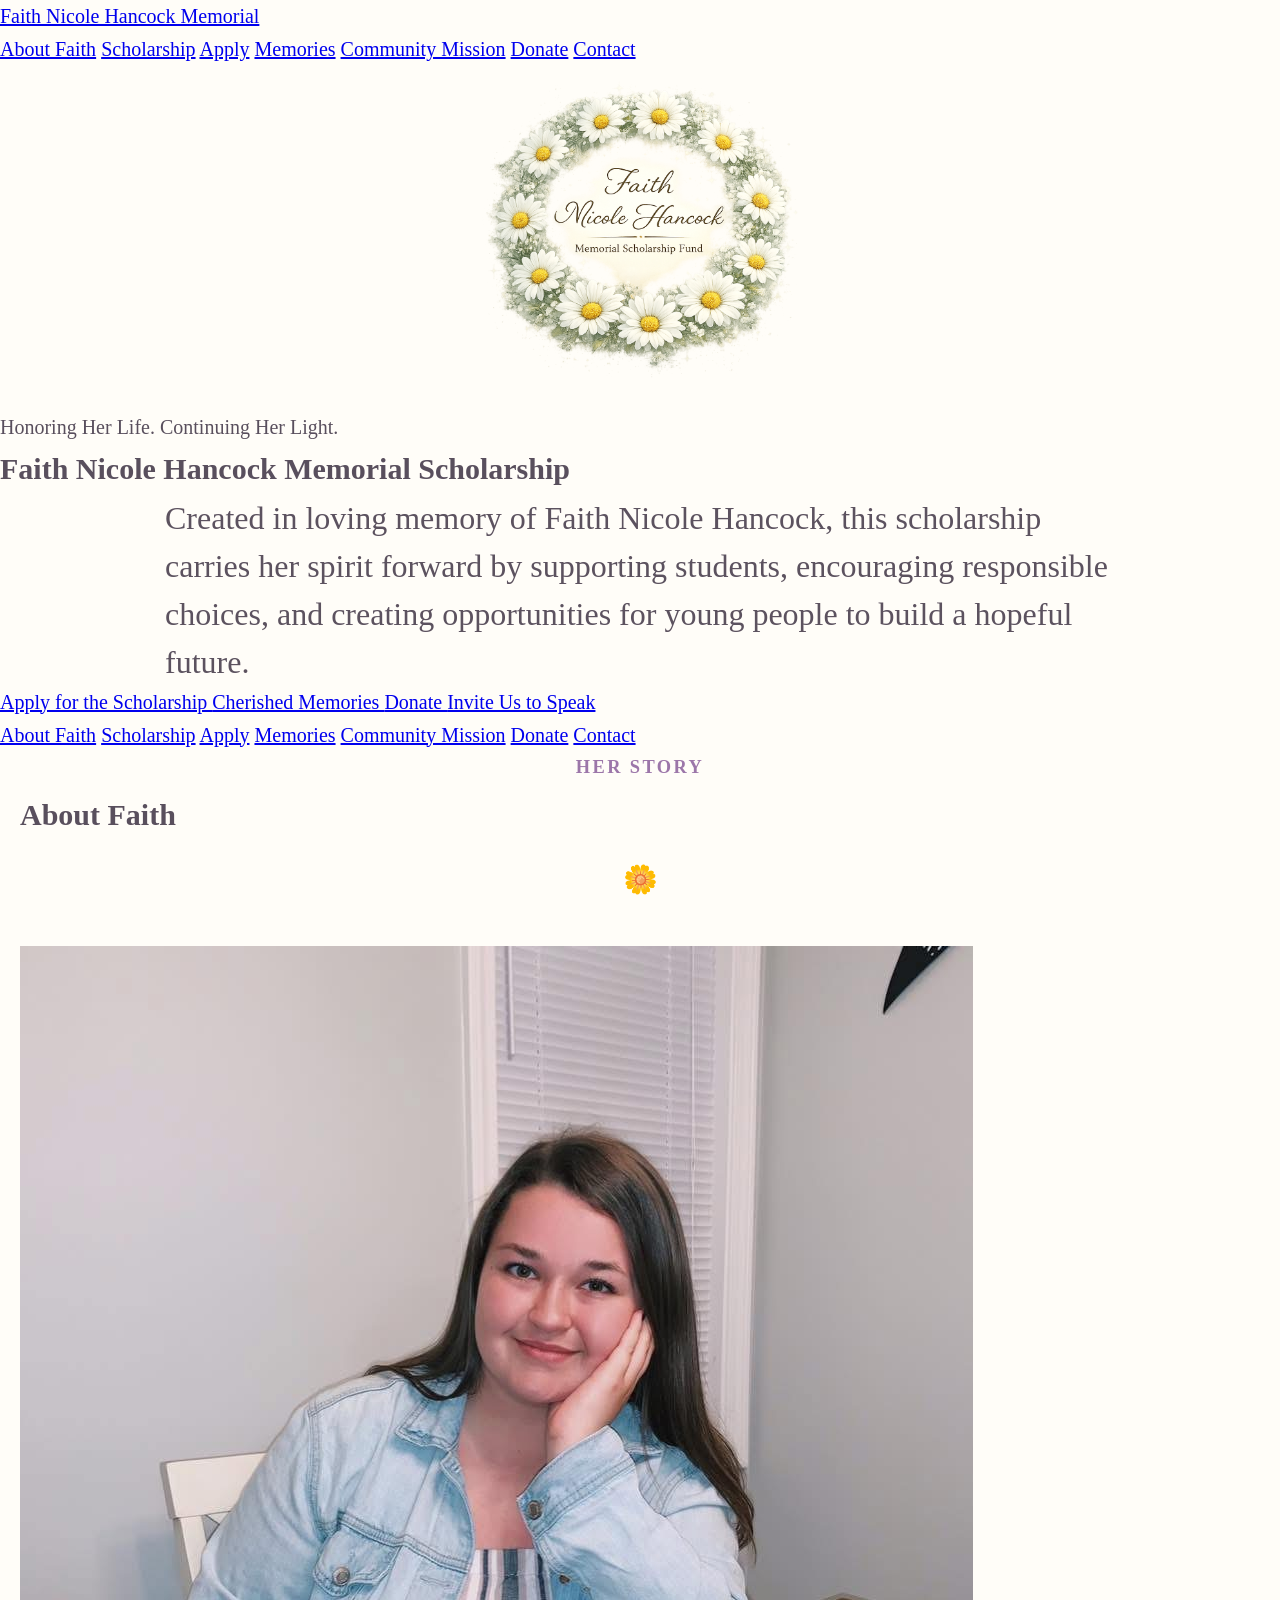
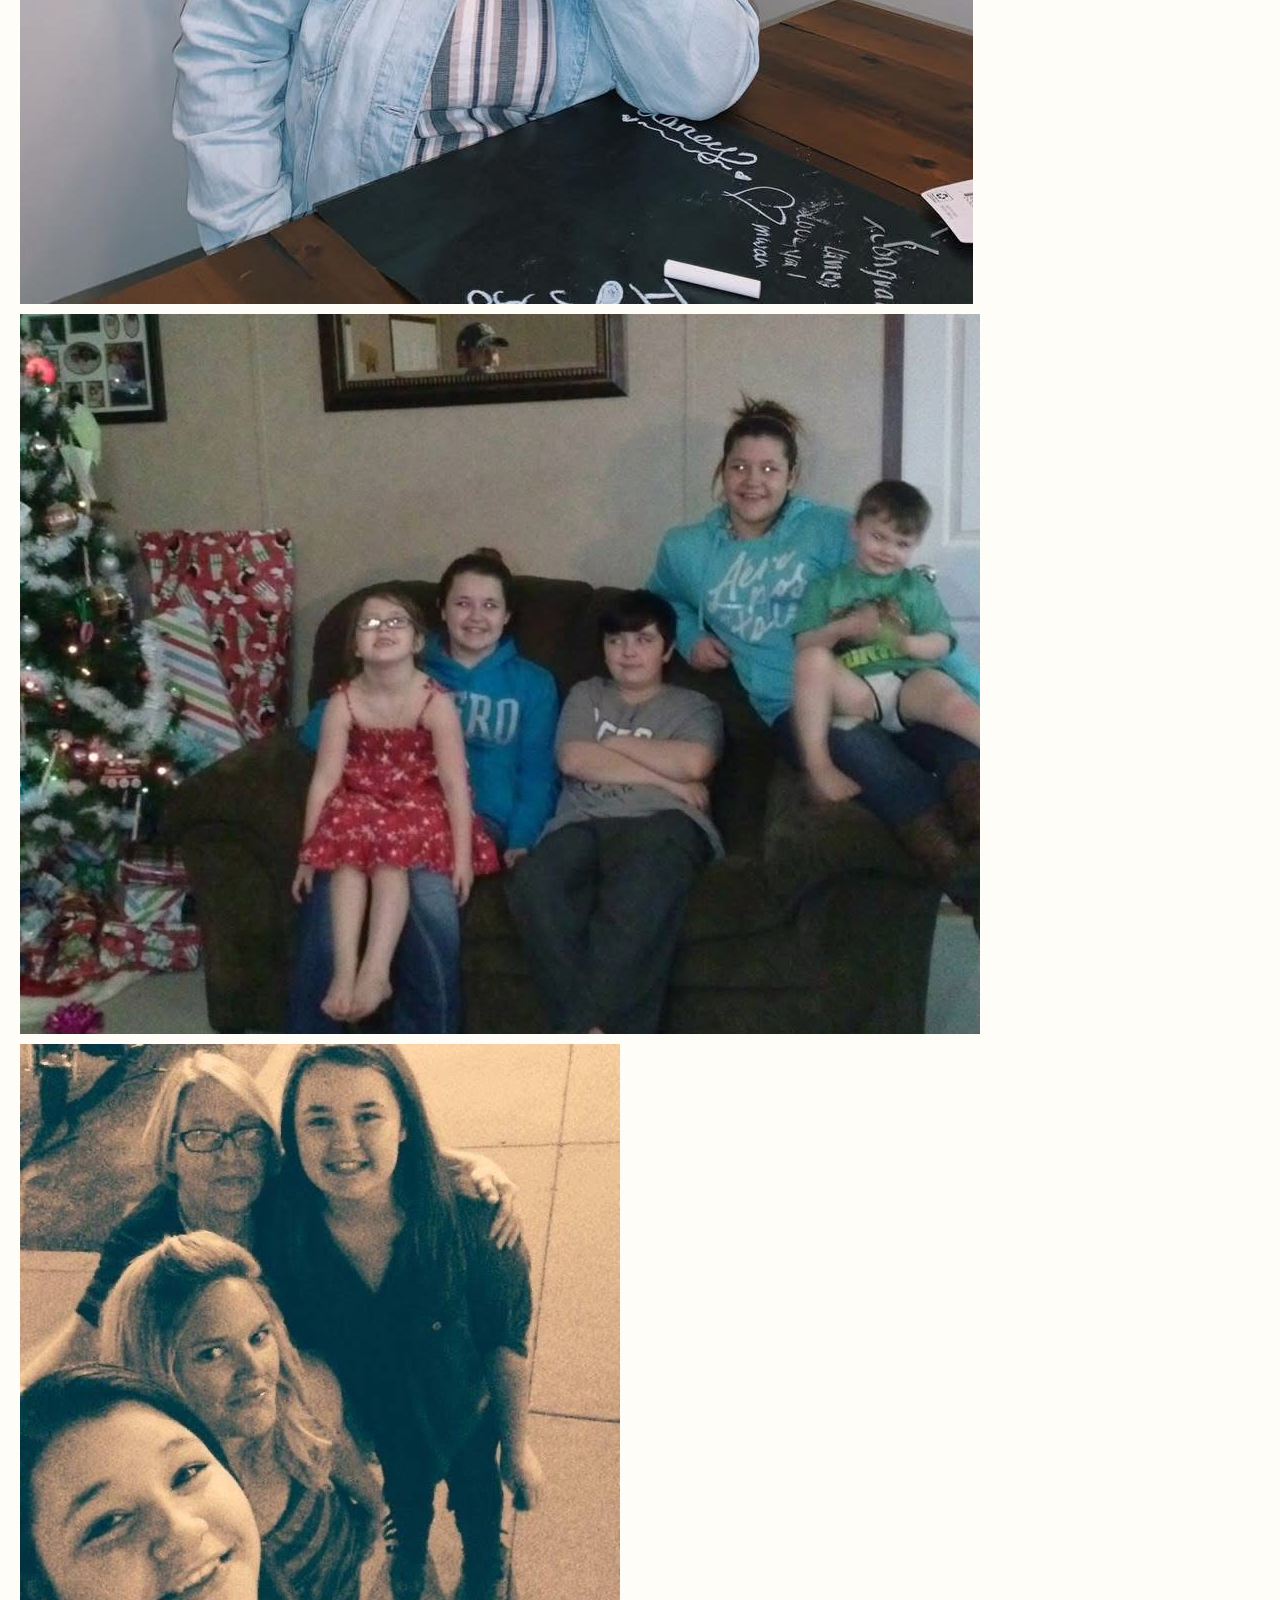
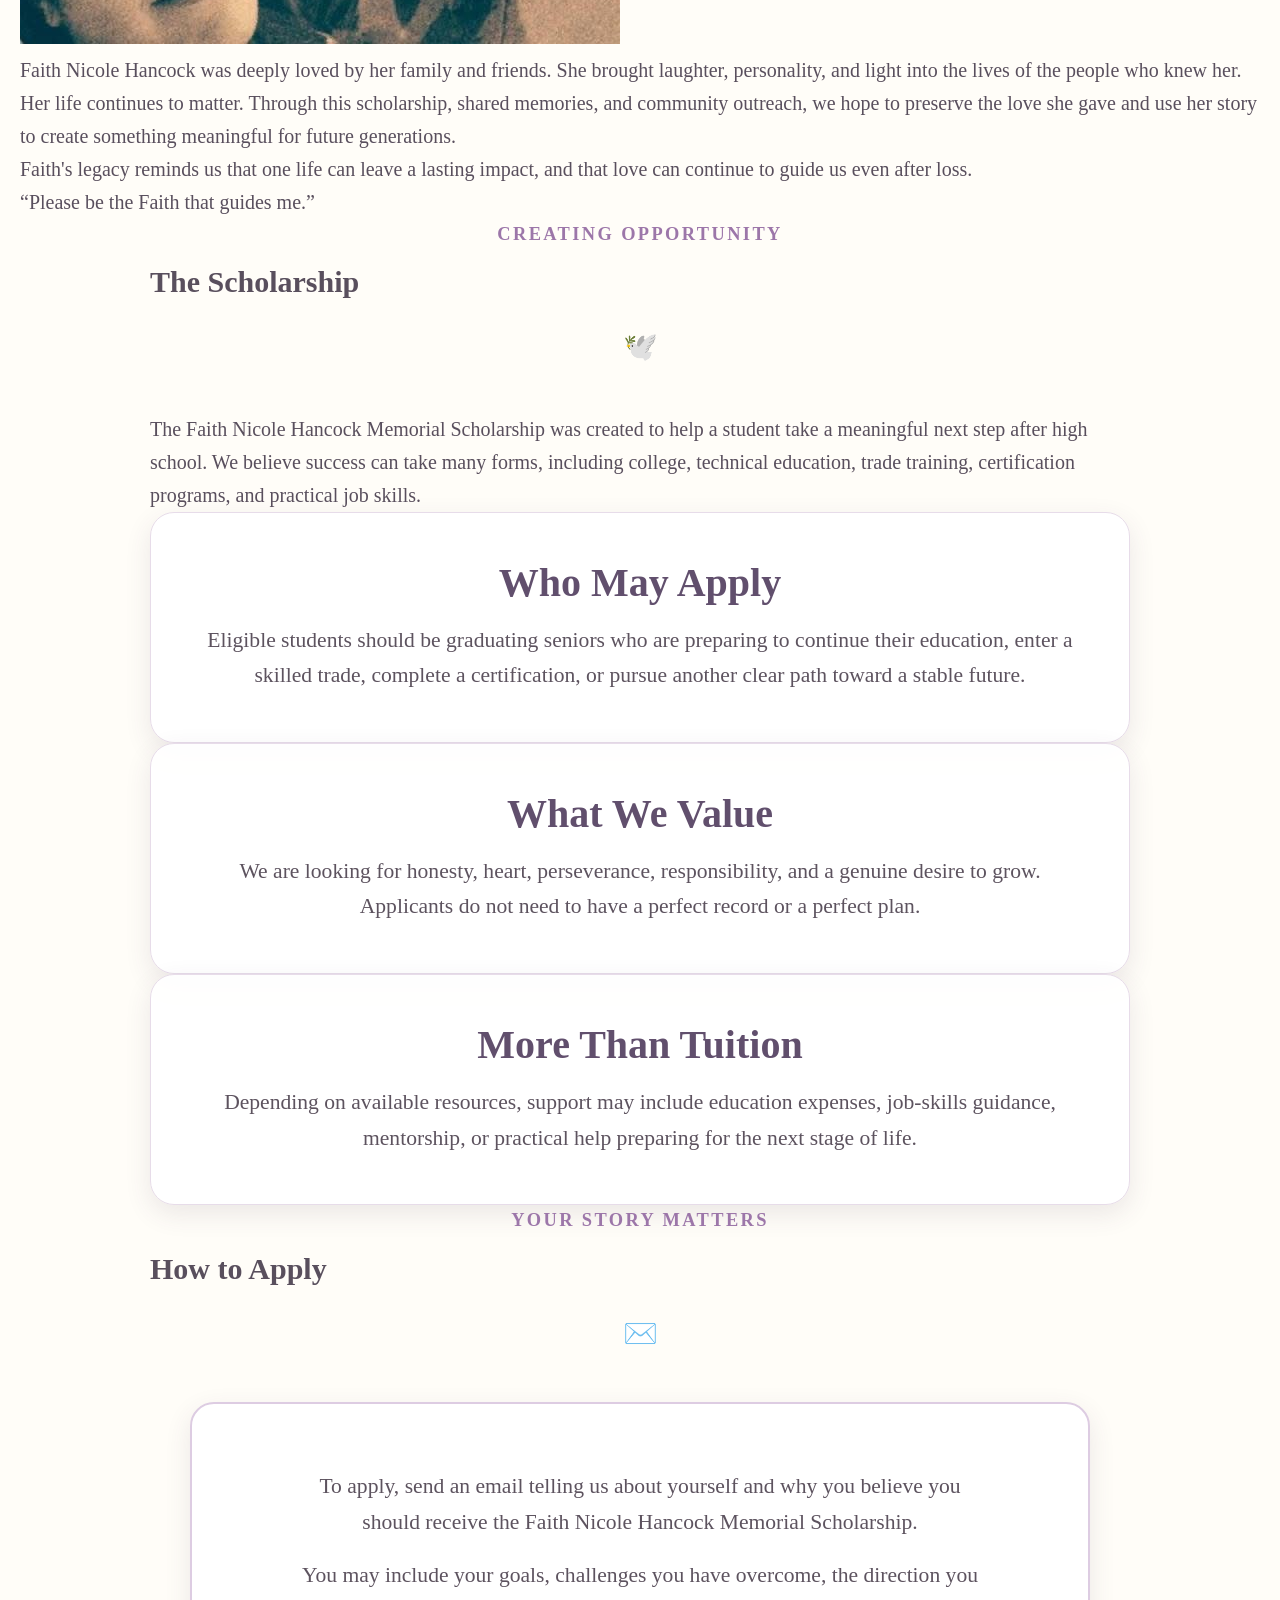
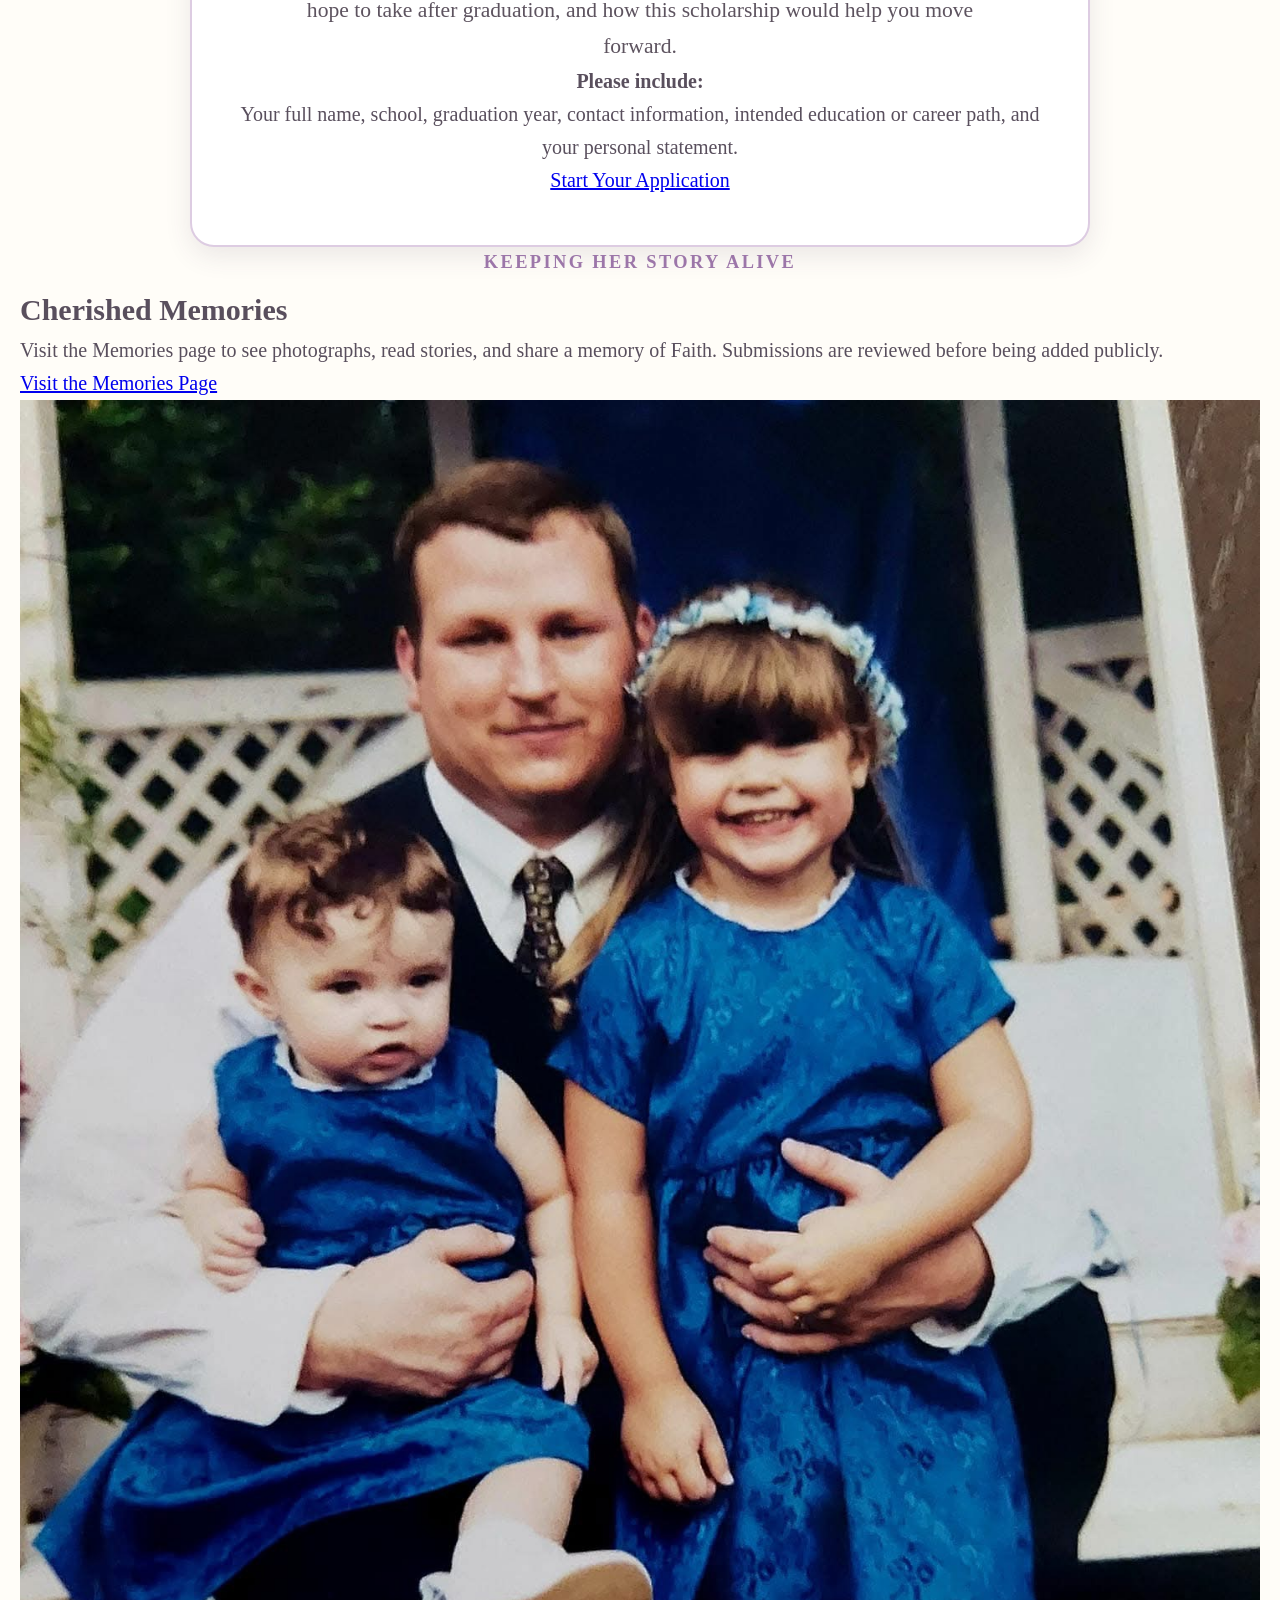
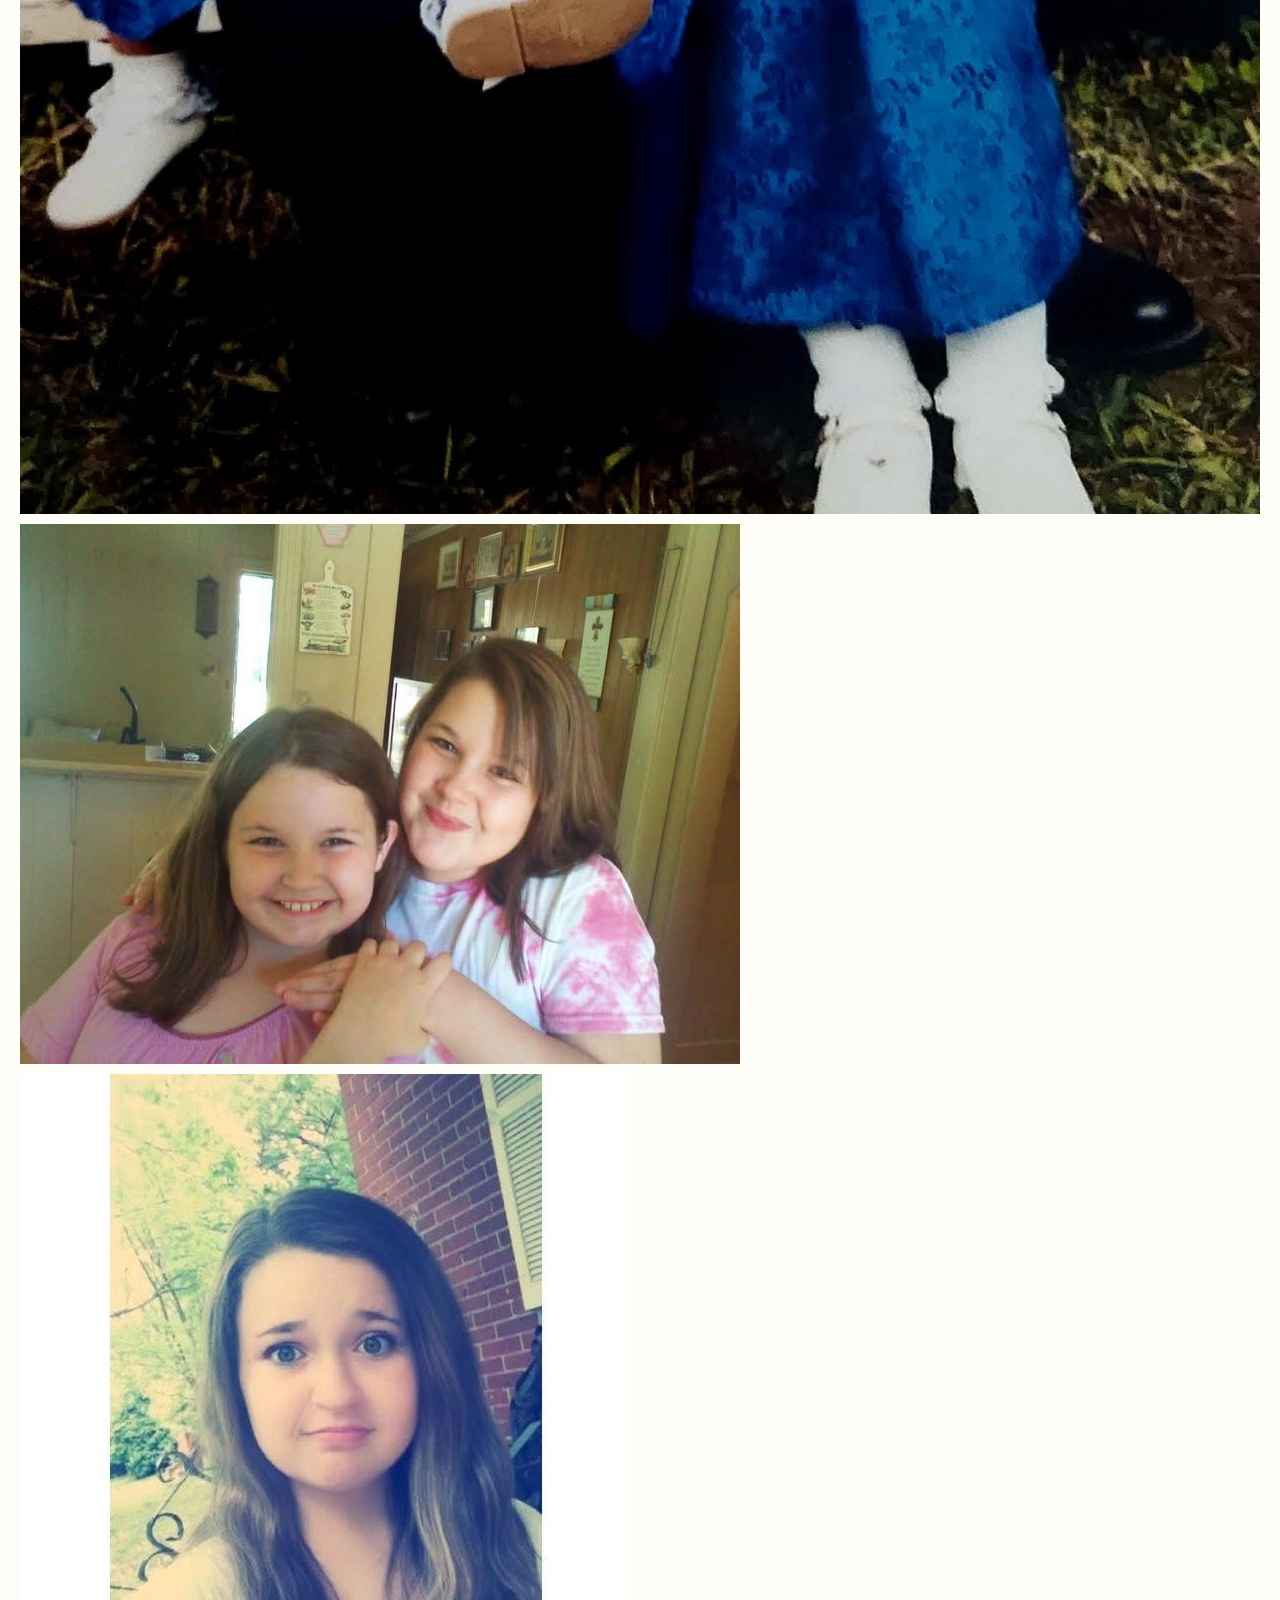
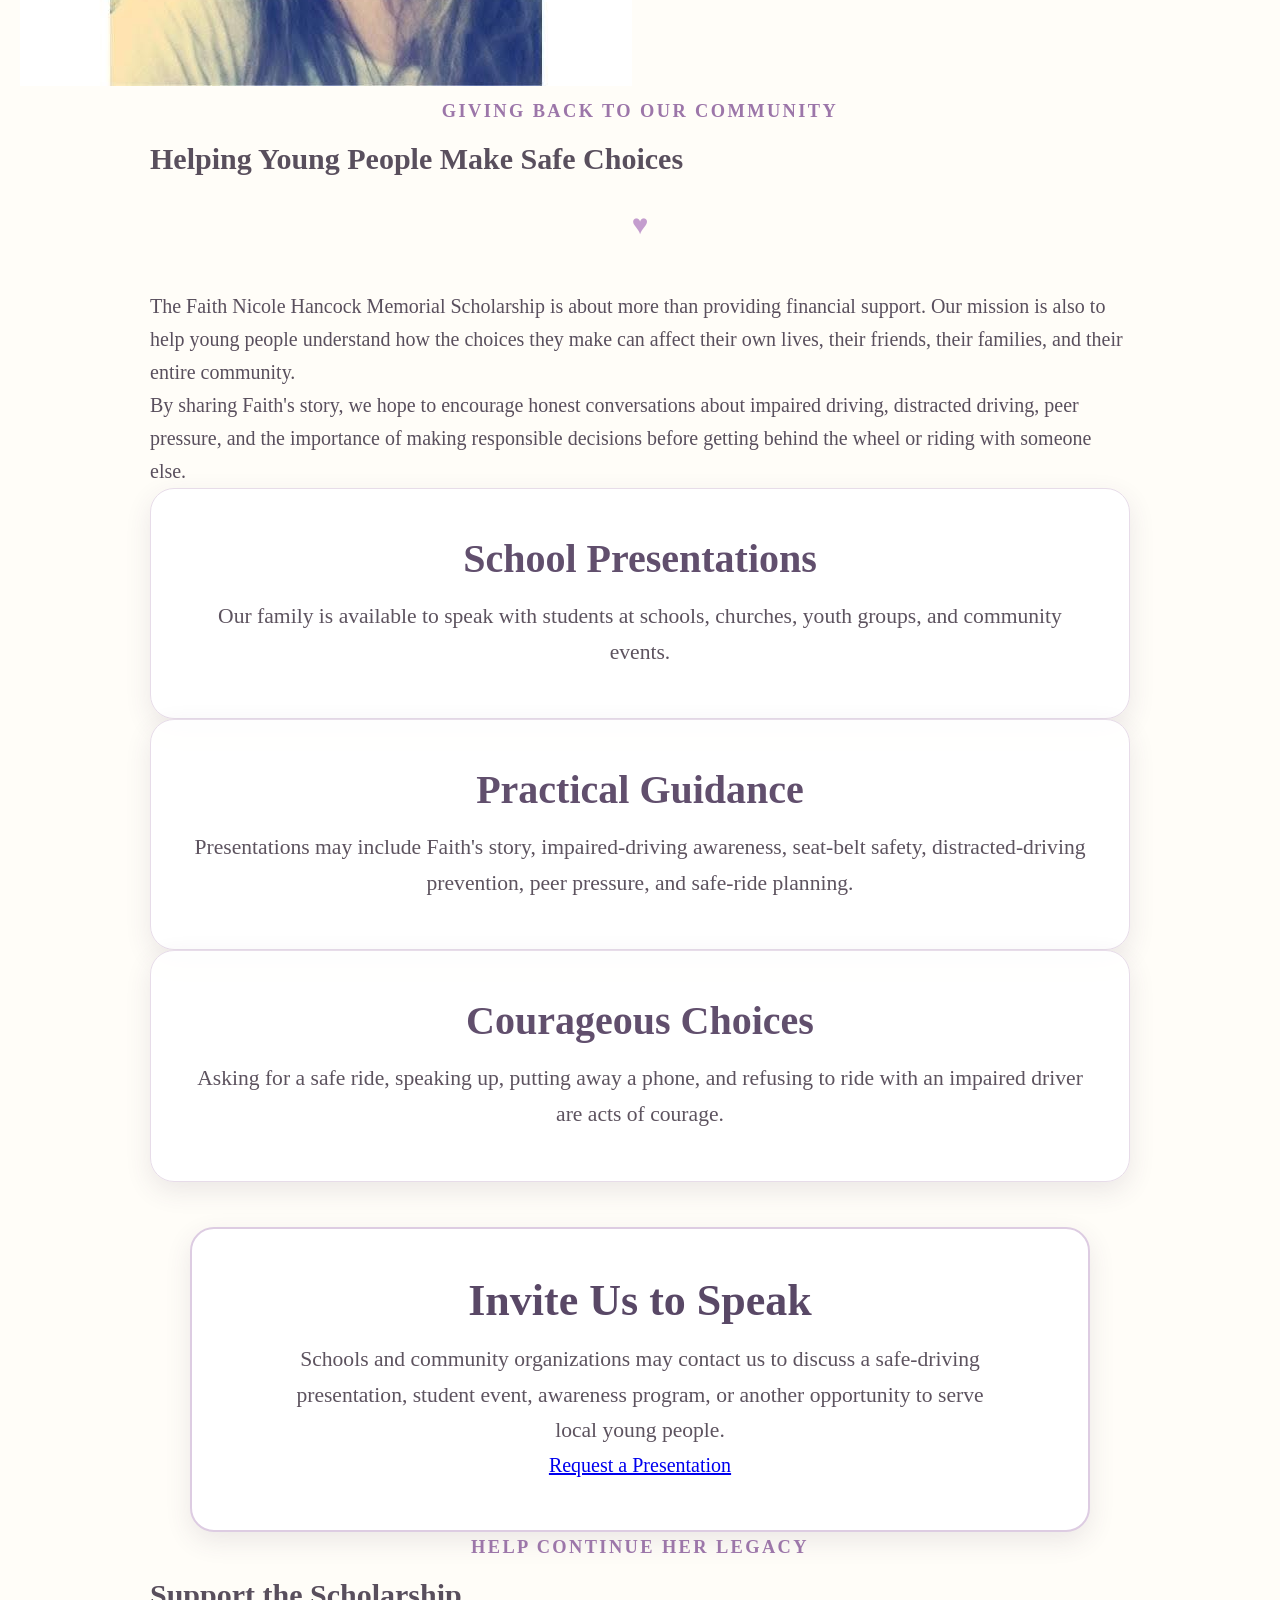
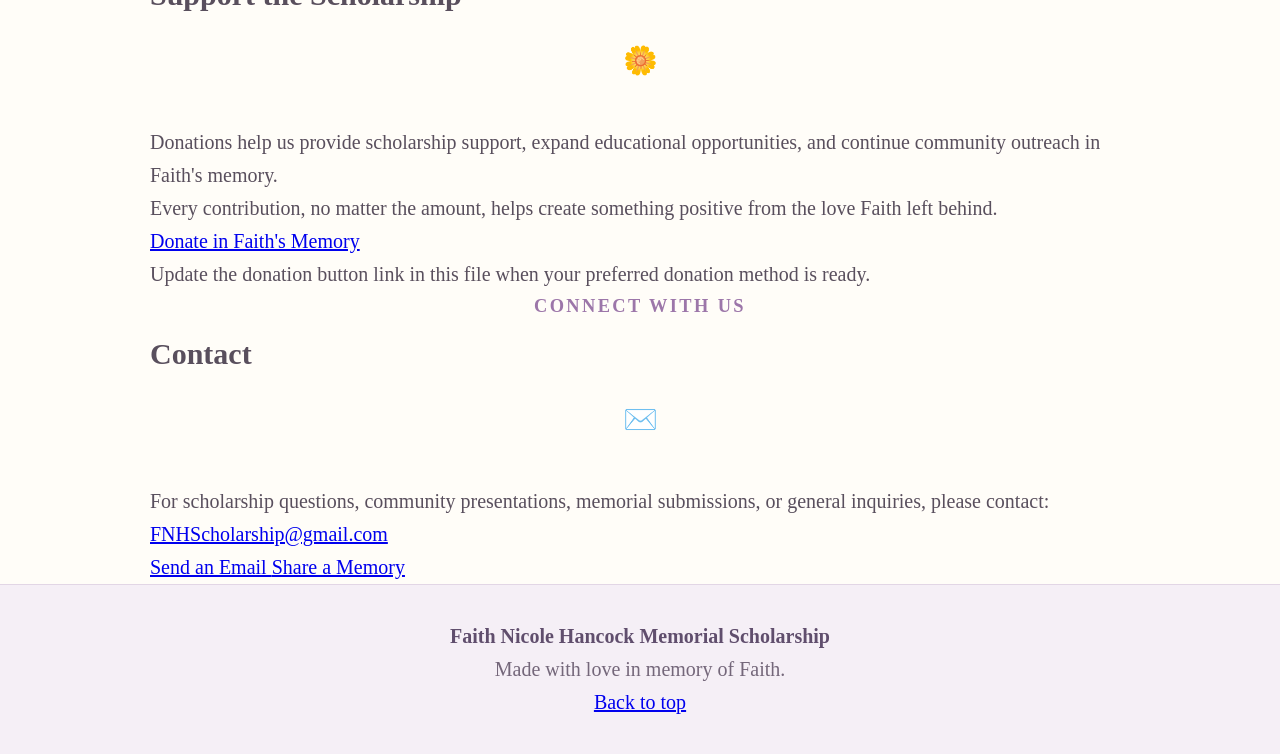
==== commit ef6cd196: "Update index.html" ====
--- a/index.html
+++ b/index.html
@@ -1,465 +1,552 @@
 <!DOCTYPE html>
 <html lang="en">
-
 <head>
-    <meta charset="UTF-8">
-    <meta name="viewport" content="width=device-width, initial-scale=1.0">
-    <meta name="description"
-          content="The Faith Nicole Hancock Memorial Scholarship honors Faith's life through scholarships, shared memories, and safe driving awareness.">
-
-    <title>Faith Nicole Hancock Memorial Scholarship</title>
-
-    <link rel="preconnect" href="https://fonts.googleapis.com">
-    <link rel="preconnect" href="https://fonts.gstatic.com" crossorigin>
-
-    <link href="https://fonts.googleapis.com/css2?family=Cormorant+Garamond:wght@400;500;600;700&family=Great+Vibes&display=swap"
-          rel="stylesheet">
-
-    <link rel="stylesheet" href="styles.css">
+  <meta charset="UTF-8">
+  <meta name="viewport" content="width=device-width, initial-scale=1.0">
+
+  <meta
+    name="description"
+    content="The Faith Nicole Hancock Memorial Scholarship honors Faith's life by supporting students, preserving cherished memories, and helping young people make safe choices."
+  >
+
+  <title>Faith Nicole Hancock Memorial Scholarship</title>
+
+  <link rel="stylesheet" href="styles.css">
 </head>
 
 <body>
 
+  <header class="site-header">
+    <a class="site-brand" href="#top">
+      Faith Nicole Hancock Memorial
+    </a>
+
+    <nav class="top-nav" aria-label="Main navigation">
+      <a href="#about">About Faith</a>
+      <a href="#scholarship">Scholarship</a>
+      <a href="#apply">Apply</a>
+      <a href="memories/">Memories</a>
+      <a href="#community">Community Mission</a>
+      <a href="#donate">Donate</a>
+      <a href="#contact">Contact</a>
+    </nav>
+  </header>
+
+
+  <main id="top">
+
     <!-- HERO -->
 
-    <header class="hero">
-
-        <img src="images/FaithLogo.png"
-             class="hero-logo"
-             alt="Faith Nicole Hancock Memorial Scholarship logo">
-
-        <p class="eyebrow">
-            In Loving Memory
+    <section class="hero-section">
+      <div class="hero-overlay"></div>
+
+      <div class="hero-content">
+
+        <img
+          class="hero-logo"
+          src="images/FaithLogo.png"
+          alt="Faith Nicole Hancock Memorial Scholarship logo"
+        >
+
+        <p class="hero-kicker">
+          Honoring Her Life. Continuing Her Light.
         </p>
 
         <h1>
-            Faith Nicole Hancock
+          Faith Nicole Hancock Memorial Scholarship
         </h1>
 
-        <h2>
-            Memorial Scholarship
-        </h2>
-
-        <div class="divider">
+        <p class="hero-text">
+          Created in loving memory of Faith Nicole Hancock, this scholarship
+          carries her spirit forward by supporting students, encouraging
+          responsible choices, and creating opportunities for young people
+          to build a hopeful future.
+        </p>
+
+        <div class="hero-buttons">
+          <a class="button button-primary" href="#apply">
+            Apply for the Scholarship
+          </a>
+
+          <a class="button button-secondary" href="memories/">
+            Cherished Memories
+          </a>
+
+          <a class="button button-secondary" href="#donate">
+            Donate
+          </a>
+
+          <a class="button button-secondary" href="#community">
+            Invite Us to Speak
+          </a>
+        </div>
+
+      </div>
+    </section>
+
+
+    <!-- QUICK LINKS -->
+
+    <section class="quick-links-section" aria-label="Quick links">
+      <div class="quick-links">
+        <a href="#about">About Faith</a>
+        <a href="#scholarship">Scholarship</a>
+        <a href="#apply">Apply</a>
+        <a href="memories/">Memories</a>
+        <a href="#community">Community Mission</a>
+        <a href="#donate">Donate</a>
+        <a href="#contact">Contact</a>
+      </div>
+    </section>
+
+
+    <!-- ABOUT FAITH -->
+
+    <section class="section section-light" id="about">
+      <div class="section-container">
+
+        <div class="section-heading centered-heading">
+          <p class="section-label">Her Story</p>
+
+          <h2>
+            About Faith
+          </h2>
+
+          <div class="small-divider">
+            🌼
+          </div>
+        </div>
+
+        <div class="about-layout">
+
+          <div class="about-images">
+            <img
+              class="about-image about-image-large"
+              src="images/Faith%201.JPG"
+              alt="Faith Nicole Hancock"
+              loading="lazy"
+            >
+
+            <img
+              class="about-image"
+              src="images/Faith2.JPG"
+              alt="A cherished photograph of Faith"
+              loading="lazy"
+            >
+
+            <img
+              class="about-image"
+              src="images/Faith3.JPG"
+              alt="Faith sharing a joyful moment"
+              loading="lazy"
+            >
+          </div>
+
+          <div class="about-copy">
+            <p>
+              Faith Nicole Hancock was deeply loved by her family and friends.
+              She brought laughter, personality, and light into the lives of
+              the people who knew her.
+            </p>
+
+            <p>
+              Her life continues to matter. Through this scholarship, shared
+              memories, and community outreach, we hope to preserve the love
+              she gave and use her story to create something meaningful for
+              future generations.
+            </p>
+
+            <p>
+              Faith's legacy reminds us that one life can leave a lasting
+              impact, and that love can continue to guide us even after loss.
+            </p>
+
+            <div class="quote-card">
+              <p>
+                “Please be the Faith that guides me.”
+              </p>
+            </div>
+          </div>
+
+        </div>
+      </div>
+    </section>
+
+
+    <!-- SCHOLARSHIP -->
+
+    <section class="section section-soft" id="scholarship">
+      <div class="section-container narrow-container">
+
+        <div class="section-heading centered-heading">
+          <p class="section-label">Creating Opportunity</p>
+
+          <h2>
+            The Scholarship
+          </h2>
+
+          <div class="small-divider">
+            🕊️
+          </div>
+        </div>
+
+        <p class="section-intro">
+          The Faith Nicole Hancock Memorial Scholarship was created to help
+          a student take a meaningful next step after high school. We believe
+          success can take many forms, including college, technical education,
+          trade training, certification programs, and practical job skills.
+        </p>
+
+        <div class="card-grid">
+
+          <article class="information-card">
+            <h3>
+              Who May Apply
+            </h3>
+
+            <p>
+              Eligible students should be graduating seniors who are preparing
+              to continue their education, enter a skilled trade, complete a
+              certification, or pursue another clear path toward a stable future.
+            </p>
+          </article>
+
+          <article class="information-card">
+            <h3>
+              What We Value
+            </h3>
+
+            <p>
+              We are looking for honesty, heart, perseverance, responsibility,
+              and a genuine desire to grow. Applicants do not need to have a
+              perfect record or a perfect plan.
+            </p>
+          </article>
+
+          <article class="information-card">
+            <h3>
+              More Than Tuition
+            </h3>
+
+            <p>
+              Depending on available resources, support may include education
+              expenses, job-skills guidance, mentorship, or practical help
+              preparing for the next stage of life.
+            </p>
+          </article>
+
+        </div>
+      </div>
+    </section>
+
+
+    <!-- APPLY -->
+
+    <section class="section section-light" id="apply">
+      <div class="section-container narrow-container">
+
+        <div class="section-heading centered-heading">
+          <p class="section-label">Your Story Matters</p>
+
+          <h2>
+            How to Apply
+          </h2>
+
+          <div class="small-divider">
+            ✉️
+          </div>
+        </div>
+
+        <div class="application-box">
+
+          <p>
+            To apply, send an email telling us about yourself and why you
+            believe you should receive the Faith Nicole Hancock Memorial
+            Scholarship.
+          </p>
+
+          <p>
+            You may include your goals, challenges you have overcome, the
+            direction you hope to take after graduation, and how this
+            scholarship would help you move forward.
+          </p>
+
+          <div class="application-details">
+            <p>
+              <strong>Please include:</strong>
+            </p>
+
+            <p>
+              Your full name, school, graduation year, contact information,
+              intended education or career path, and your personal statement.
+            </p>
+          </div>
+
+          <a
+            class="button button-primary"
+            href="mailto:FNHScholarship@gmail.com?subject=Faith Nicole Hancock Memorial Scholarship Application&body=Full Name:%0D%0ASchool:%0D%0AGraduation Year:%0D%0APhone Number:%0D%0APlanned Education or Career Path:%0D%0A%0D%0APlease tell us about yourself and why you believe you should receive the scholarship:%0D%0A"
+          >
+            Start Your Application
+          </a>
+
+        </div>
+      </div>
+    </section>
+
+
+    <!-- MEMORIES -->
+
+    <section class="section section-memories">
+      <div class="section-container memories-layout">
+
+        <div>
+          <p class="section-label">
+            Keeping Her Story Alive
+          </p>
+
+          <h2>
+            Cherished Memories
+          </h2>
+
+          <p>
+            Visit the Memories page to see photographs, read stories, and share
+            a memory of Faith. Submissions are reviewed before being added
+            publicly.
+          </p>
+
+          <a class="button button-primary" href="memories/">
+            Visit the Memories Page
+          </a>
+        </div>
+
+        <div class="memory-preview-grid">
+          <img
+            src="images/Faith4.JPG"
+            alt="A cherished memory of Faith"
+            loading="lazy"
+          >
+
+          <img
+            src="images/Faith%205.JPG"
+            alt="Faith in a special moment"
+            loading="lazy"
+          >
+
+          <img
+            src="images/Faith%206.JPG"
+            alt="A photograph honoring Faith"
+            loading="lazy"
+          >
+        </div>
+
+      </div>
+    </section>
+
+
+    <!-- COMMUNITY INVOLVEMENT -->
+
+    <section class="section section-soft" id="community">
+      <div class="section-container narrow-container">
+
+        <div class="section-heading centered-heading">
+          <p class="section-label">
+            Giving Back to Our Community
+          </p>
+
+          <h2>
+            Helping Young People Make Safe Choices
+          </h2>
+
+          <div class="small-divider">
             ♥
-        </div>
-
-        <p class="hero-text">
-            Honoring the gentle, loving, and inspiring spirit of Faith.
-            This scholarship supports students who embody the kindness,
-            compassion, and strength that Faith shared with the world.
+          </div>
+        </div>
+
+        <p class="section-intro">
+          The Faith Nicole Hancock Memorial Scholarship is about more than
+          providing financial support. Our mission is also to help young
+          people understand how the choices they make can affect their own
+          lives, their friends, their families, and their entire community.
         </p>
 
-        <div style="margin-top:35px;">
-            <a class="primary-button"
-               href="memories/">
-                Cherished Memories
+        <p class="section-intro">
+          By sharing Faith's story, we hope to encourage honest conversations
+          about impaired driving, distracted driving, peer pressure, and the
+          importance of making responsible decisions before getting behind
+          the wheel or riding with someone else.
+        </p>
+
+        <div class="community-grid">
+
+          <article class="information-card">
+            <h3>
+              School Presentations
+            </h3>
+
+            <p>
+              Our family is available to speak with students at schools,
+              churches, youth groups, and community events.
+            </p>
+          </article>
+
+          <article class="information-card">
+            <h3>
+              Practical Guidance
+            </h3>
+
+            <p>
+              Presentations may include Faith's story, impaired-driving
+              awareness, seat-belt safety, distracted-driving prevention,
+              peer pressure, and safe-ride planning.
+            </p>
+          </article>
+
+          <article class="information-card">
+            <h3>
+              Courageous Choices
+            </h3>
+
+            <p>
+              Asking for a safe ride, speaking up, putting away a phone, and
+              refusing to ride with an impaired driver are acts of courage.
+            </p>
+          </article>
+
+        </div>
+
+        <div class="application-box community-callout">
+
+          <h3>
+            Invite Us to Speak
+          </h3>
+
+          <p>
+            Schools and community organizations may contact us to discuss a
+            safe-driving presentation, student event, awareness program, or
+            another opportunity to serve local young people.
+          </p>
+
+          <a
+            class="button button-primary"
+            href="mailto:FNHScholarship@gmail.com?subject=Community Safe Driving Presentation Request&body=School or Organization:%0D%0AContact Name:%0D%0APhone Number:%0D%0AStudent Grade or Age Group:%0D%0APreferred Date:%0D%0AEstimated Audience Size:%0D%0AAdditional Information:%0D%0A"
+          >
+            Request a Presentation
+          </a>
+
+        </div>
+      </div>
+    </section>
+
+
+    <!-- DONATIONS -->
+
+    <section class="section section-light" id="donate">
+      <div class="section-container narrow-container">
+
+        <div class="section-heading centered-heading">
+          <p class="section-label">
+            Help Continue Her Legacy
+          </p>
+
+          <h2>
+            Support the Scholarship
+          </h2>
+
+          <div class="small-divider">
+            🌼
+          </div>
+        </div>
+
+        <div class="donation-box">
+
+          <p>
+            Donations help us provide scholarship support, expand educational
+            opportunities, and continue community outreach in Faith's memory.
+          </p>
+
+          <p>
+            Every contribution, no matter the amount, helps create something
+            positive from the love Faith left behind.
+          </p>
+
+          <!-- Replace the # below with your actual donation link when ready. -->
+          <a class="button button-primary" href="#">
+            Donate in Faith's Memory
+          </a>
+
+          <p class="small-note">
+            Update the donation button link in this file when your preferred
+            donation method is ready.
+          </p>
+
+        </div>
+      </div>
+    </section>
+
+
+    <!-- CONTACT -->
+
+    <section class="section section-contact" id="contact">
+      <div class="section-container narrow-container">
+
+        <div class="section-heading centered-heading">
+          <p class="section-label">
+            Connect With Us
+          </p>
+
+          <h2>
+            Contact
+          </h2>
+
+          <div class="small-divider">
+            ✉️
+          </div>
+        </div>
+
+        <div class="contact-card">
+
+          <p>
+            For scholarship questions, community presentations, memorial
+            submissions, or general inquiries, please contact:
+          </p>
+
+          <a
+            class="contact-email"
+            href="mailto:FNHScholarship@gmail.com"
+          >
+            FNHScholarship@gmail.com
+          </a>
+
+          <div class="contact-buttons">
+            <a class="button button-primary" href="mailto:FNHScholarship@gmail.com">
+              Send an Email
             </a>
-        </div>
-
-    </header>
-
-
-    <main>
-
-        <!-- ABOUT -->
-
-        <section class="about-section">
-
-            <div class="section-container narrow-container">
-
-                <p class="section-label">
-                    Her Beautiful Spirit
-                </p>
-
-                <h2 class="section-title">
-                    About Faith
-                </h2>
-
-                <div class="small-divider">
-                    ♥
-                </div>
-
-                <p class="about-text">
-                    Faith was a gentle, loving, and amazing young woman who
-                    deeply cared for the people around her.
-                </p>
-
-                <p class="about-text">
-                    Her warmth, compassion, and ability to make everyone feel
-                    loved left a lasting impression on all who knew her.
-                    Through this scholarship, her beautiful legacy will
-                    continue for years to come.
-                </p>
-
-            </div>
-
-        </section>
-
-
-        <!-- PHOTO GALLERY -->
-
-        <section class="gallery-section">
-
-            <div class="section-container">
-
-                <p class="section-label">
-                    Cherished Moments
-                </p>
-
-                <h2 class="section-title">
-                    Photo Gallery
-                </h2>
-
-                <div class="small-divider">
-                    ♥
-                </div>
-
-                <div class="gallery">
-
-                    <figure class="photo-card">
-                        <img src="images/Faith%201.JPG"
-                             alt="Faith"
-                             loading="lazy">
-                    </figure>
-
-                    <figure class="photo-card">
-                        <img src="images/Faith2.JPG"
-                             alt="Faith"
-                             loading="lazy">
-                    </figure>
-
-                    <figure class="photo-card">
-                        <img src="images/Faith3.JPG"
-                             alt="Faith"
-                             loading="lazy">
-                    </figure>
-
-                    <figure class="photo-card">
-                        <img src="images/Faith4.JPG"
-                             alt="Faith"
-                             loading="lazy">
-                    </figure>
-
-                    <figure class="photo-card">
-                        <img src="images/Faith%205.JPG"
-                             alt="Faith"
-                             loading="lazy">
-                    </figure>
-
-                    <figure class="photo-card">
-                        <img src="images/Faith%206.JPG"
-                             alt="Faith"
-                             loading="lazy">
-                    </figure>
-
-                    <!-- Uncomment only if this file exists.
-                    <figure class="photo-card">
-                        <img src="images/Faith7.JPG"
-                             alt="Faith"
-                             loading="lazy">
-                    </figure>
-                    -->
-
-                    <figure class="photo-card">
-                        <img src="images/Faith%208.JPG"
-                             alt="Faith"
-                             loading="lazy">
-                    </figure>
-
-                    <figure class="photo-card">
-                        <img src="images/Faith%209.jpg"
-                             alt="Faith"
-                             loading="lazy">
-                    </figure>
-
-                    <figure class="photo-card">
-                        <img src="images/Faith%2010.JPG"
-                             alt="Faith"
-                             loading="lazy">
-                    </figure>
-
-                    <figure class="photo-card">
-                        <img src="images/Faith%2011.jpg"
-                             alt="Faith"
-                             loading="lazy">
-                    </figure>
-
-                    <figure class="photo-card">
-                        <img src="images/Faith%2012.jpg"
-                             alt="Faith"
-                             loading="lazy">
-                    </figure>
-
-                    <figure class="photo-card">
-                        <img src="images/Faith%2013.jpg"
-                             alt="Faith"
-                             loading="lazy">
-                    </figure>
-
-                    <figure class="photo-card">
-                        <img src="images/Faith%2014.jpg"
-                             alt="Faith"
-                             loading="lazy">
-                    </figure>
-
-                    <figure class="photo-card">
-                        <img src="images/Faith%2016.jpg"
-                             alt="Faith"
-                             loading="lazy">
-                    </figure>
-
-                    <figure class="photo-card">
-                        <img src="images/Faith%2017.jpg"
-                             alt="Faith"
-                             loading="lazy">
-                    </figure>
-
-                    <figure class="photo-card">
-                        <img src="images/Faith%2018.jpg"
-                             alt="Faith"
-                             loading="lazy">
-                    </figure>
-
-                    <figure class="photo-card">
-                        <img src="images/Faith%2019.jpg"
-                             alt="Faith"
-                             loading="lazy">
-                    </figure>
-
-                </div>
-
-            </div>
-
-        </section>
-
-
-        <!-- SCHOLARSHIP -->
-
-        <section class="scholarship-section">
-
-            <div class="section-container">
-
-                <p class="section-label">
-                    Continuing Her Legacy
-                </p>
-
-                <h2 class="section-title">
-                    Scholarship Information
-                </h2>
-
-                <div class="small-divider">
-                    ♥
-                </div>
-
-                <div class="information-card">
-
-                    <h3>
-                        Scholarship Amount
-                    </h3>
-
-                    <p class="scholarship-amount">
-                        $1,000
-                    </p>
-
-                    <p>
-                        One scholarship will be awarded annually to a student
-                        who embodies kindness, compassion, perseverance, and
-                        love for others.
-                    </p>
-
-                </div>
-
-
-                <div class="application-box">
-
-                    <h3>
-                        How To Apply
-                    </h3>
-
-                    <p>
-                        Submit an email describing why you believe you should
-                        receive this scholarship and how you have demonstrated
-                        kindness and compassion toward others.
-                    </p>
-
-                    <a class="primary-button"
-                       href="mailto:FNHScholarship@gmail.com?subject=Faith Memorial Scholarship Application">
-                        Apply By Email
-                    </a>
-
-                </div>
-
-            </div>
-
-        </section>
-
-
-        <!-- MEMORIES -->
-
-        <section class="memories-section">
-
-            <div class="section-container">
-
-                <p class="section-label">
-                    Her Love Lives On
-                </p>
-
-                <h2 class="section-title">
-                    Memories of Faith
-                </h2>
-
-                <div class="small-divider">
-                    ♥
-                </div>
-
-                <p class="memory-intro">
-                    Faith touched so many lives, and every story shared helps
-                    keep her beautiful spirit alive. Friends and family are
-                    invited to read cherished memories, view photos, and share
-                    their own special moments with Faith.
-                </p>
-
-                <div style="margin-top:35px;">
-                    <a class="primary-button"
-                       href="memories/">
-                        View and Share Memories
-                    </a>
-                </div>
-
-            </div>
-
-        </section>
-
-
-        <!-- COMMUNITY OUTREACH -->
-
-        <section class="scholarship-section">
-
-            <div class="section-container narrow-container">
-
-                <p class="section-label">
-                    Giving Back
-                </p>
-
-                <h2 class="section-title">
-                    Safe Driving Awareness
-                </h2>
-
-                <div class="small-divider">
-                    ♥
-                </div>
-
-                <p class="about-text">
-                    In memory of Faith, we hope to honor her life by encouraging
-                    young people to make safe choices and understand the lasting
-                    impact that impaired and distracted driving can have on
-                    families and communities.
-                </p>
-
-                <p class="about-text">
-                    We are available to speak with schools, churches, youth
-                    groups, and community organizations about safe driving,
-                    responsible decision-making, and the importance of protecting
-                    ourselves and others on the road.
-                </p>
-
-                <p class="about-text">
-                    Each presentation can be tailored to the age of the students
-                    and the needs of the school or organization.
-                </p>
-
-                <div style="margin-top:35px;">
-                    <a class="primary-button"
-                       href="mailto:FNHScholarship@gmail.com?subject=Safe Driving Presentation Request">
-                        Request a Speaker
-                    </a>
-                </div>
-
-            </div>
-
-        </section>
-
-
-        <!-- DONATIONS -->
-
-        <section class="donation-section">
-
-            <div class="section-container">
-
-                <p class="section-label">
-                    Continue Her Legacy
-                </p>
-
-                <h2 class="section-title">
-                    Support the Scholarship
-                </h2>
-
-                <div class="small-divider">
-                    ♥
-                </div>
-
-                <p class="about-text">
-                    Donations help ensure that Faith's kindness and beautiful
-                    spirit continue impacting students for many years to come.
-                </p>
-
-                <p class="about-text">
-                    Every contribution helps provide future scholarships to
-                    deserving students who embody the same love and compassion
-                    Faith shared with everyone around her.
-                </p>
-
-                <a class="primary-button"
-                   href="mailto:FNHScholarship@gmail.com?subject=Faith Memorial Scholarship Donation">
-                    Donate or Contact Us
-                </a>
-
-            </div>
-
-        </section>
-
-
-        <!-- QUOTE -->
-
-        <section class="quote-section">
-
-            <div style="font-size:45px;">
-                🌼 🕊️ 🌼
-            </div>
-
-            <p class="quote">
-                "Those we love never truly leave us.
-                They live on in the kindness they showed and the lives they
-                touched every day."
-            </p>
-
-            <p class="quote-signature">
-                Forever Loved • Forever Remembered
-            </p>
-
-        </section>
-
-    </main>
-
-
-    <footer>
-
-        <p>
-            Faith Nicole Hancock Memorial Scholarship
-        </p>
-
-        <p>
-            Created with love in memory of Faith.
-        </p>
-
-        <p>
-            <a href="memories/">
-                View and Share Memories
+
+            <a class="button button-secondary" href="memories/">
+              Share a Memory
             </a>
-        </p>
-
-    </footer>
+          </div>
+
+        </div>
+      </div>
+    </section>
+
+  </main>
+
+
+  <footer class="site-footer">
+    <p>
+      Faith Nicole Hancock Memorial Scholarship
+    </p>
+
+    <p>
+      Made with love in memory of Faith.
+    </p>
+
+    <a href="#top">
+      Back to top
+    </a>
+  </footer>
 
 </body>
 </html>
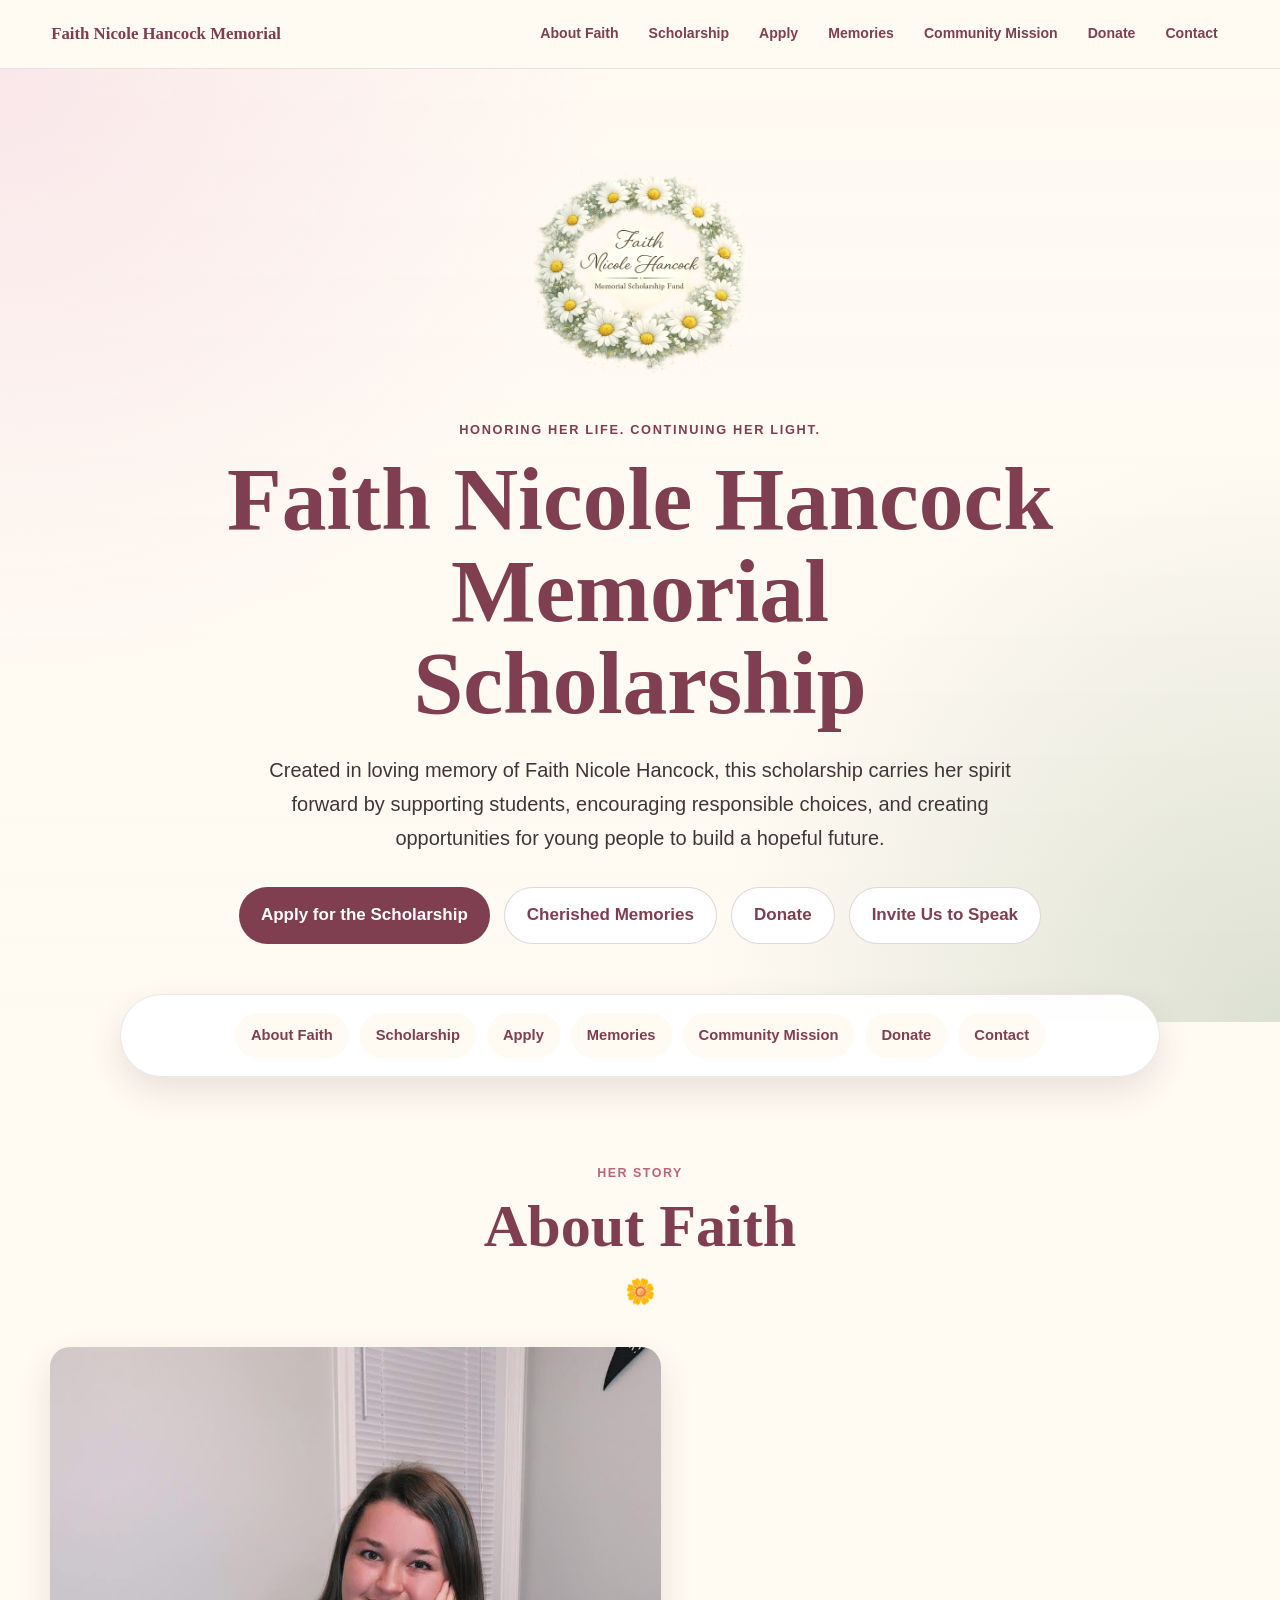
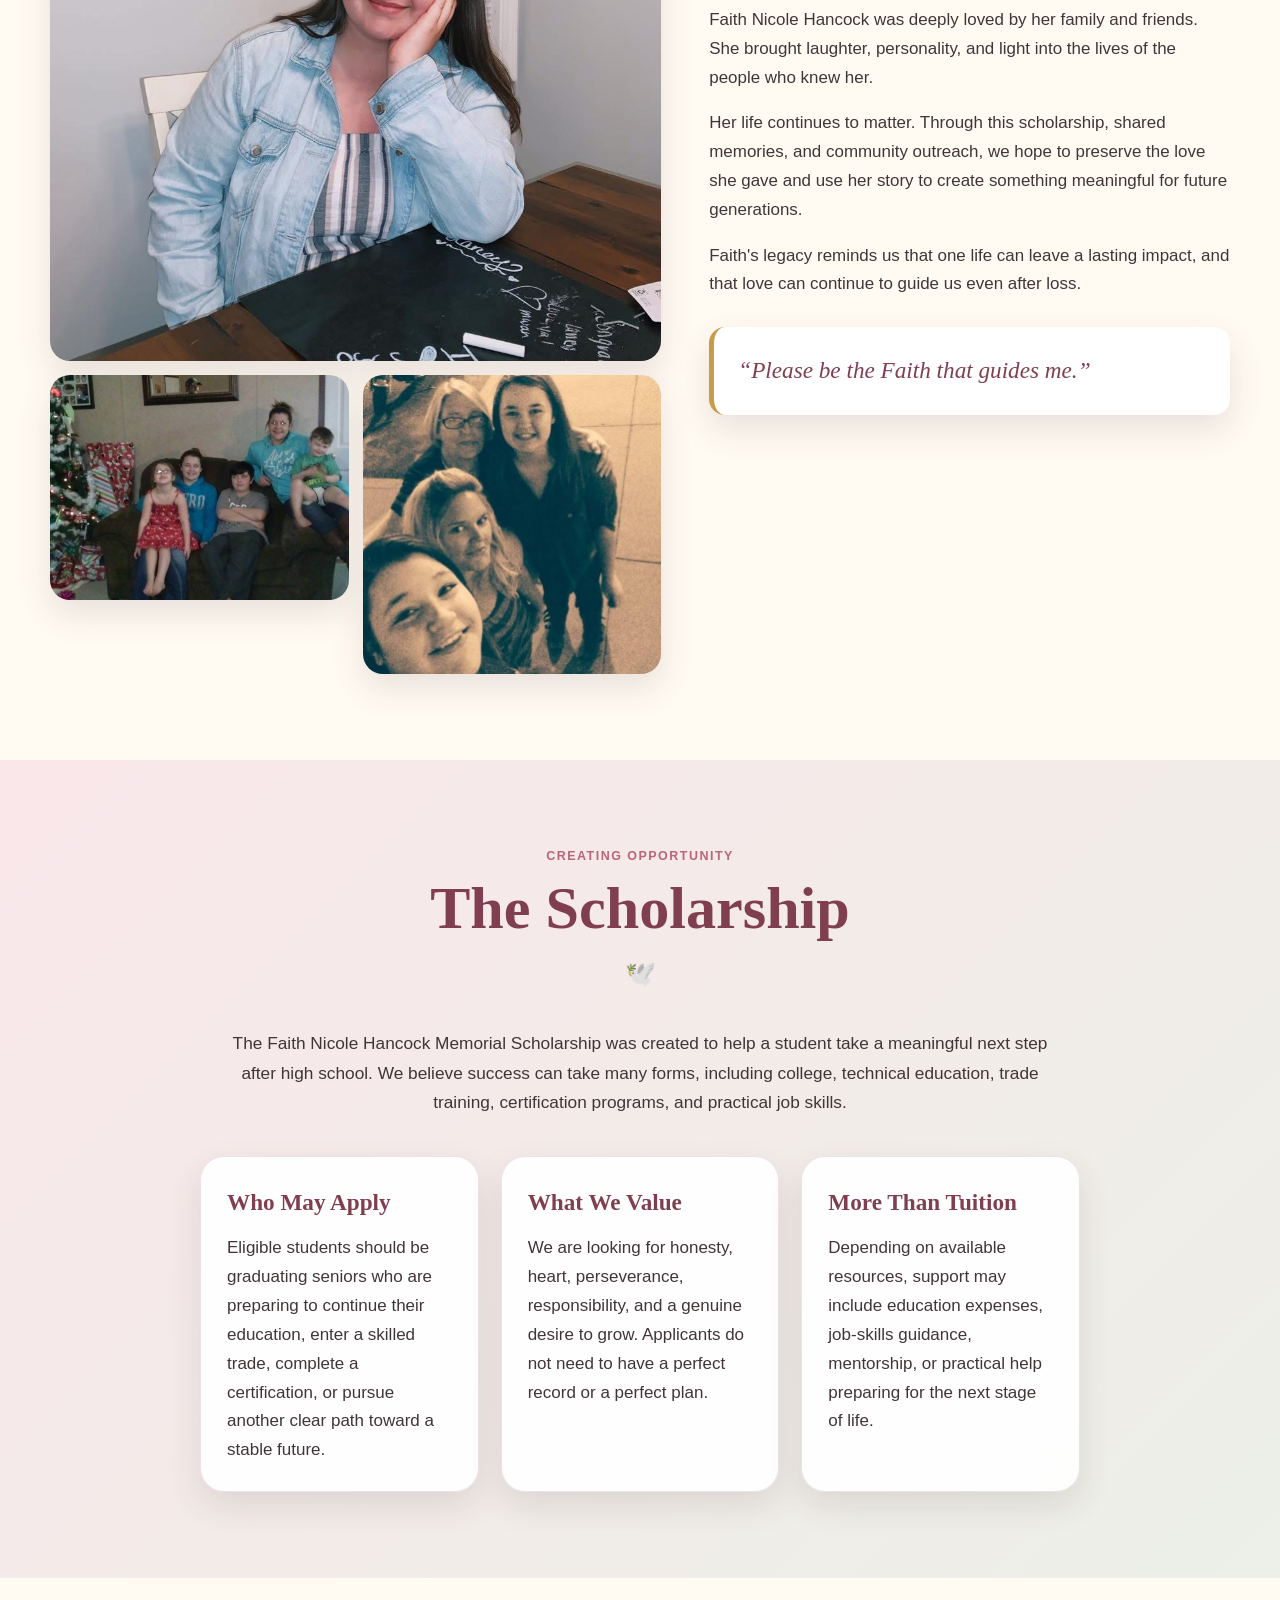
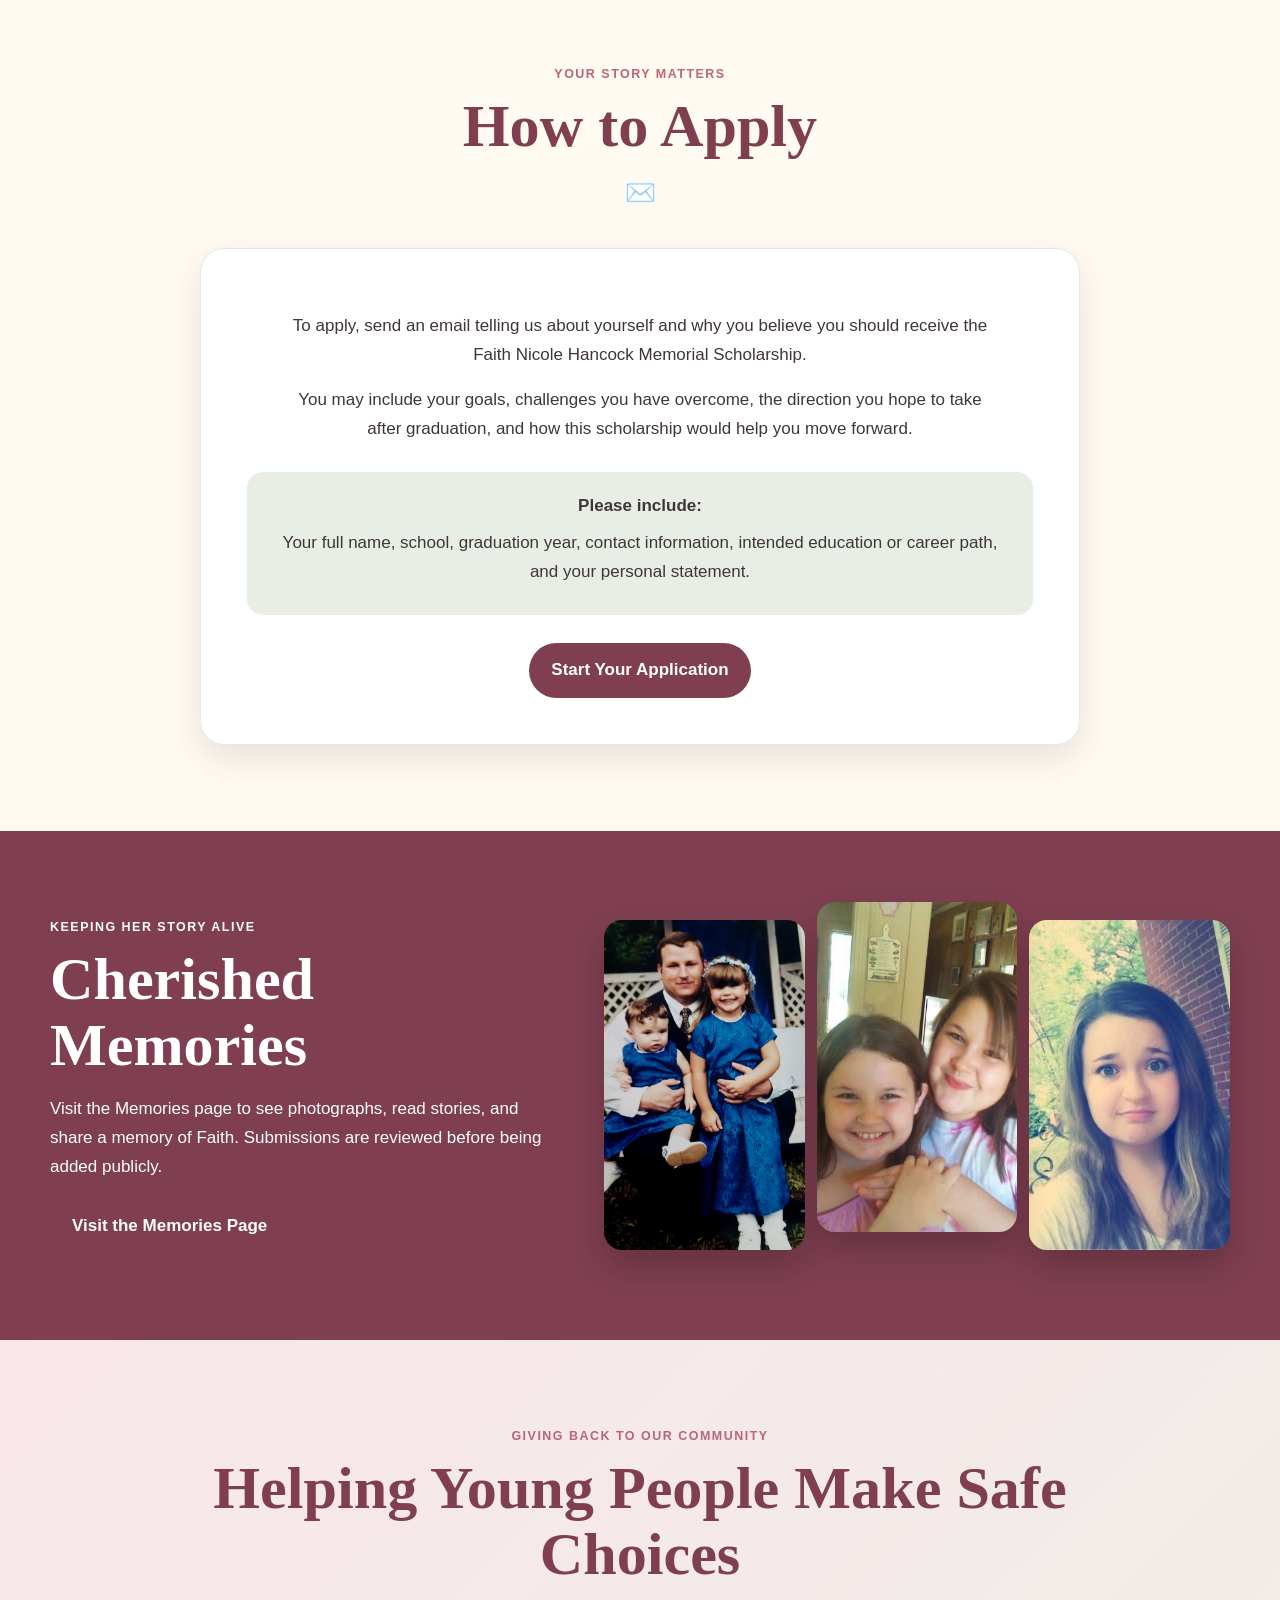
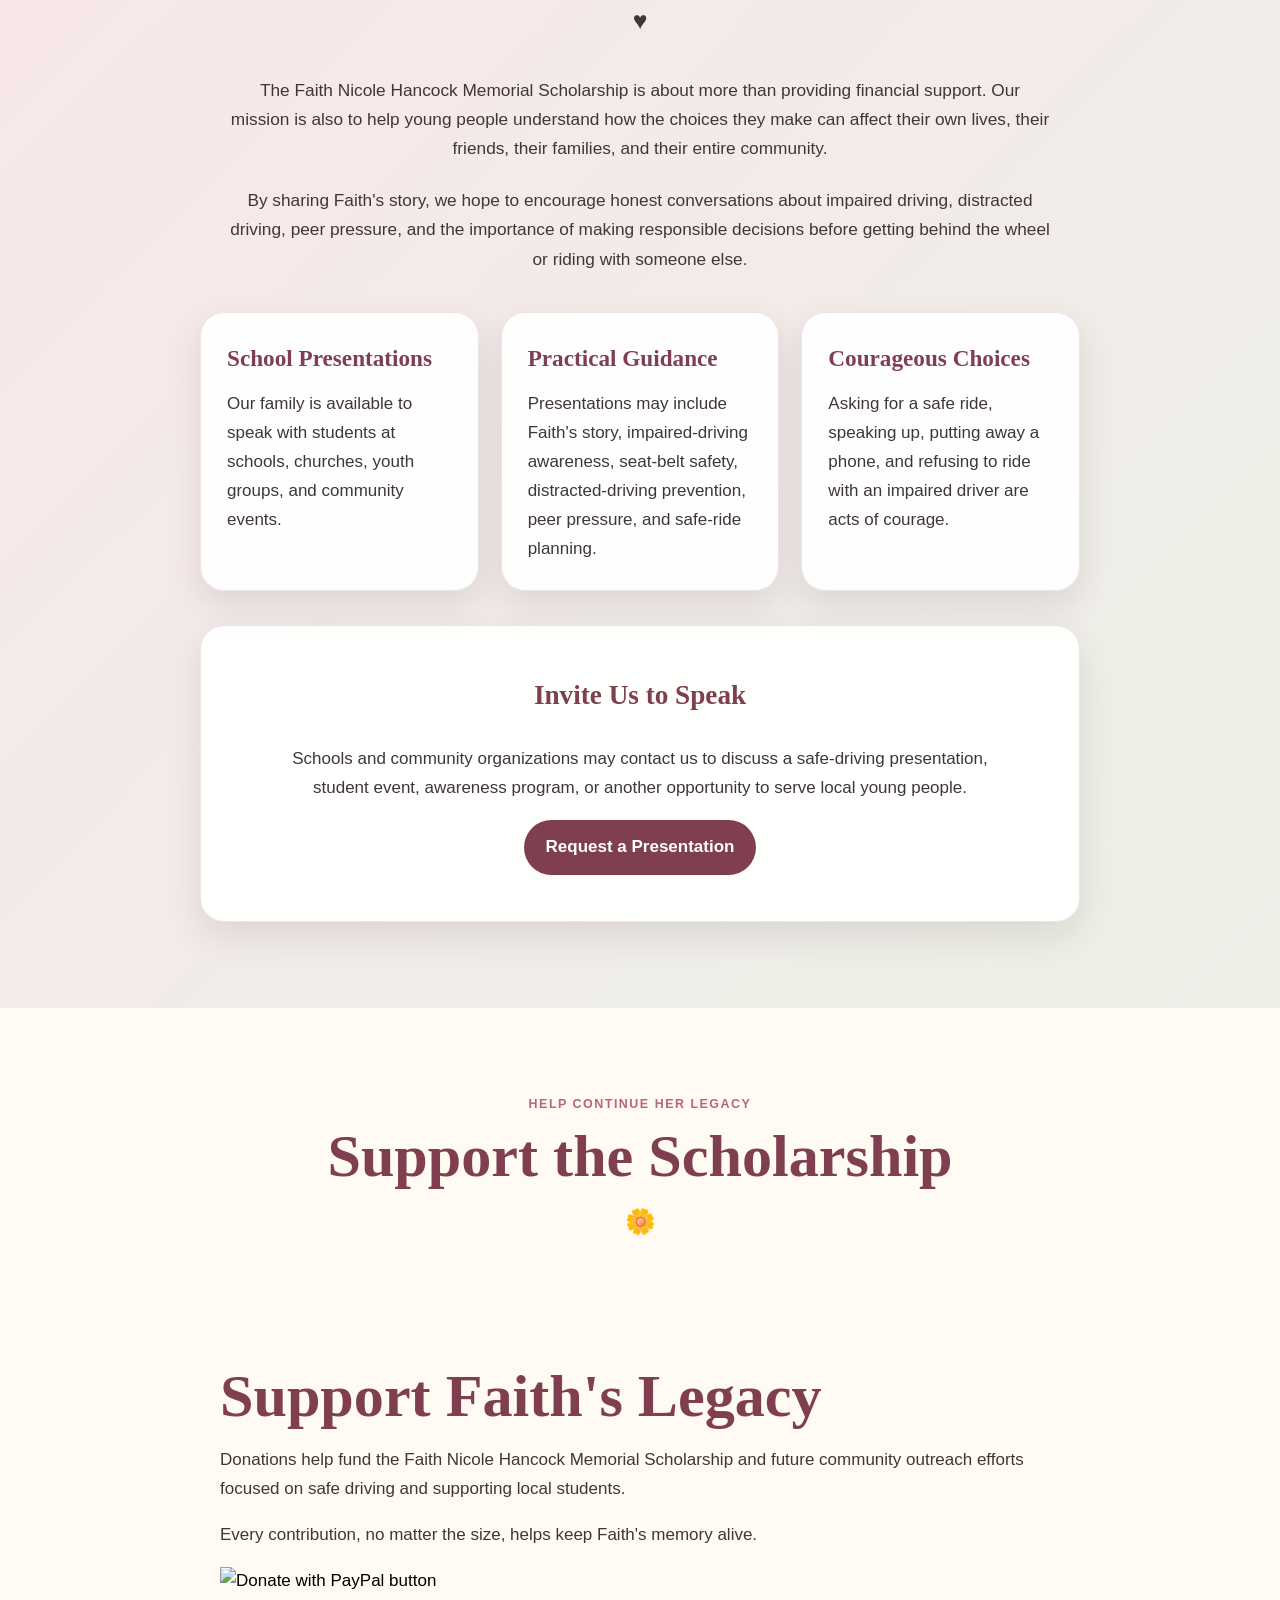
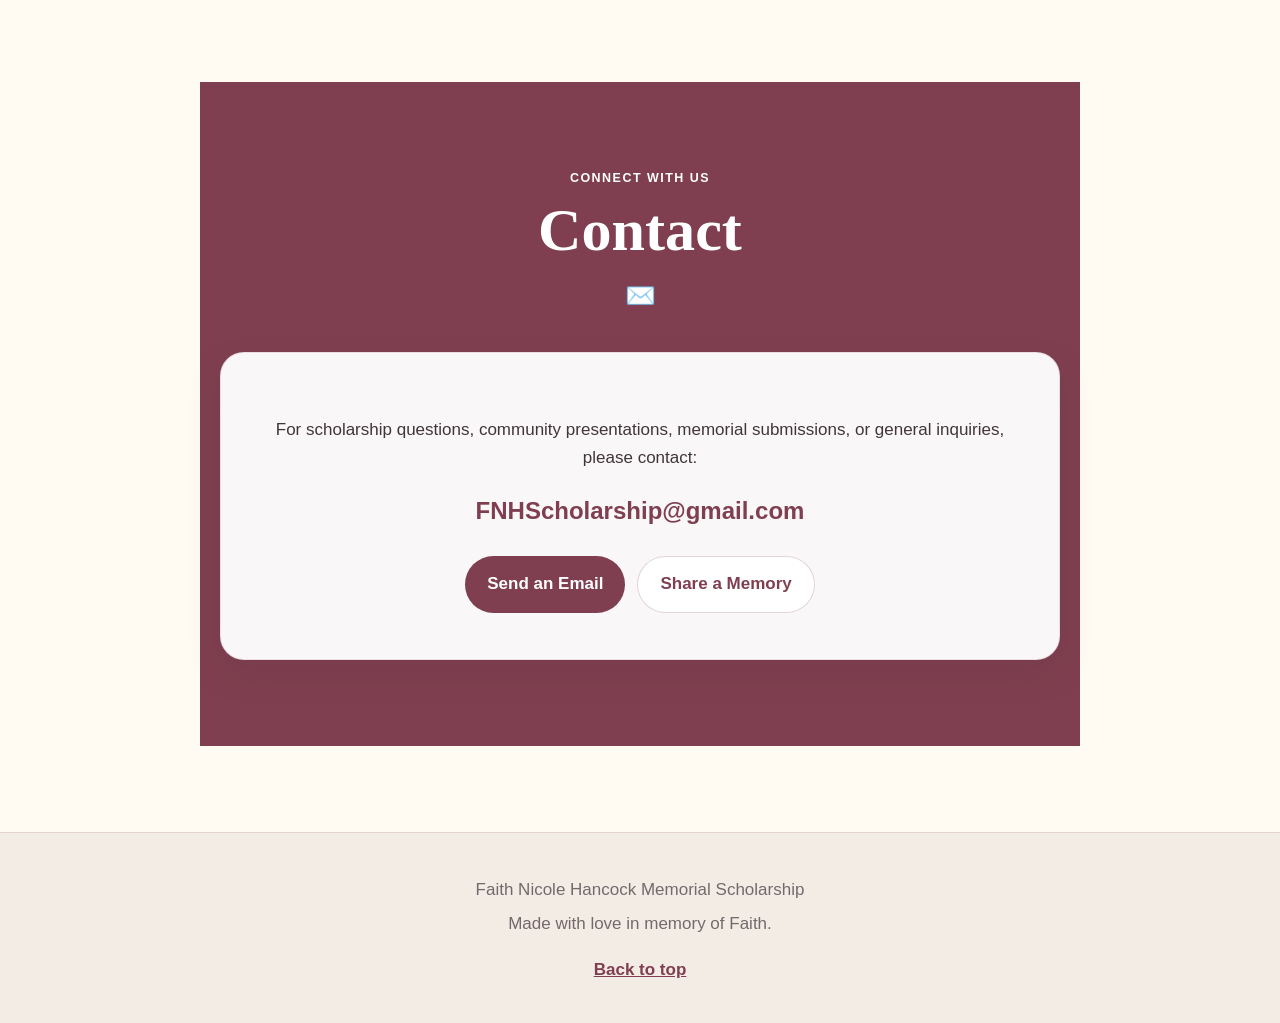
==== commit 1ca72940: "Update index.html" ====
--- a/index.html
+++ b/index.html
@@ -457,31 +457,39 @@
           </div>
         </div>
 
-        <div class="donation-box">
-
-          <p>
-            Donations help us provide scholarship support, expand educational
-            opportunities, and continue community outreach in Faith's memory.
-          </p>
-
-          <p>
-            Every contribution, no matter the amount, helps create something
-            positive from the love Faith left behind.
-          </p>
-
-          <!-- Replace the # below with your actual donation link when ready. -->
-          <a class="button button-primary" href="#">
-            Donate in Faith's Memory
-          </a>
-
-          <p class="small-note">
-            Update the donation button link in this file when your preferred
-            donation method is ready.
-          </p>
-
-        </div>
-      </div>
-    </section>
+    <section id="donate" class="section donate-section">
+    <h2>Support Faith's Legacy</h2>
+
+    <p>
+        Donations help fund the Faith Nicole Hancock Memorial Scholarship
+        and future community outreach efforts focused on safe driving and
+        supporting local students.
+    </p>
+
+    <p class="donate-note">
+        Every contribution, no matter the size, helps keep Faith's memory alive.
+    </p>
+
+    <div class="paypal-button">
+        <form action="https://www.paypal.com/donate" method="post" target="_top">
+            <input type="hidden" name="hosted_button_id" value="FZESF6BHNZNC6" />
+
+            <input
+                type="image"
+                src="https://www.paypalobjects.com/en_US/i/btn/btn_donateCC_LG.gif"
+                border="0"
+                name="submit"
+                title="Donate to the Faith Nicole Hancock Memorial Scholarship Fund"
+                alt="Donate with PayPal button">
+
+            <img alt=""
+                 border="0"
+                 src="https://www.paypal.com/en_US/i/scr/pixel.gif"
+                 width="1"
+                 height="1">
+        </form>
+    </div>
+</section>
 
 
     <!-- CONTACT -->
--- a/styles.css
+++ b/styles.css
@@ -1,781 +1,824 @@
-/* =====================================================
-   GENERAL
-===================================================== */
+:root {
+  --cream: #fffaf2;
+  --white: #ffffff;
+  --soft-pink: #f7dfe7;
+  --light-rose: #eed0da;
+  --rose: #b9657a;
+  --deep-rose: #7f3f50;
+  --sage: #a8b9a3;
+  --soft-sage: #e8eee5;
+  --gold: #c89b4b;
+  --text: #403638;
+  --muted: #75696b;
+  --border: rgba(127, 63, 80, 0.14);
+  --shadow: 0 14px 34px rgba(77, 51, 58, 0.12);
+  --radius: 24px;
+  --max-width: 1180px;
+}
+
 
 * {
-    margin: 0;
-    padding: 0;
-    box-sizing: border-box;
-}
+  box-sizing: border-box;
+}
+
 
 html {
-    scroll-behavior: smooth;
-}
+  scroll-behavior: smooth;
+}
+
 
 body {
-    background: #fffdf8;
-    color: #594f5d;
-    font-family: "Cormorant Garamond", Georgia, serif;
-    font-size: 20px;
-    line-height: 1.65;
-}
+  margin: 0;
+  color: var(--text);
+  background: var(--cream);
+  font-family: Arial, Helvetica, sans-serif;
+  font-size: 17px;
+  line-height: 1.7;
+}
+
 
 img {
-    max-width: 100%;
-}
+  max-width: 100%;
+}
+
+
+a {
+  color: inherit;
+}
+
 
 button,
 input,
-textarea {
-    font: inherit;
-}
+textarea,
+select {
+  font: inherit;
+}
+
+
+/* HEADER */
+
+.site-header {
+  position: sticky;
+  top: 0;
+  z-index: 1000;
+
+  display: flex;
+  align-items: center;
+  justify-content: space-between;
+  gap: 22px;
+
+  padding: 14px clamp(18px, 4vw, 58px);
+
+  background: rgba(255, 250, 242, 0.95);
+  backdrop-filter: blur(12px);
+
+  border-bottom: 1px solid var(--border);
+}
+
+
+.site-brand {
+  color: var(--deep-rose);
+  text-decoration: none;
+  font-family: Georgia, "Times New Roman", serif;
+  font-weight: 700;
+  font-size: 1.05rem;
+}
+
+
+.top-nav {
+  display: flex;
+  flex-wrap: wrap;
+  justify-content: flex-end;
+  gap: 8px;
+}
+
+
+.top-nav a {
+  padding: 8px 11px;
+  border-radius: 999px;
+
+  color: var(--deep-rose);
+  text-decoration: none;
+  font-size: 0.88rem;
+  font-weight: 700;
+
+  transition:
+    background 0.2s ease,
+    transform 0.2s ease;
+}
+
+
+.top-nav a:hover,
+.top-nav a:focus {
+  background: var(--soft-pink);
+  transform: translateY(-1px);
+  outline: none;
+}
+
+
+/* HERO */
+
+.hero-section {
+  position: relative;
+
+  min-height: 82vh;
+
+  display: grid;
+  place-items: center;
+
+  overflow: hidden;
+
+  padding: 90px 20px 78px;
+
+  background:
+    linear-gradient(
+      rgba(255, 250, 242, 0.88),
+      rgba(255, 250, 242, 0.94)
+    ),
+    url("images/Faith18.JPG") center / cover no-repeat;
+}
+
+
+.hero-overlay {
+  position: absolute;
+  inset: 0;
+
+  background:
+    radial-gradient(
+      circle at top left,
+      rgba(247, 223, 231, 0.7),
+      transparent 38%
+    ),
+    radial-gradient(
+      circle at bottom right,
+      rgba(168, 185, 163, 0.4),
+      transparent 36%
+    );
+}
+
+
+.hero-content {
+  position: relative;
+  z-index: 1;
+
+  width: min(900px, 100%);
+
+  text-align: center;
+}
+
+
+.hero-logo {
+  width: min(230px, 55vw);
+  max-height: 230px;
+  object-fit: contain;
+
+  margin-bottom: 20px;
+}
+
+
+.hero-kicker {
+  margin: 0 0 12px;
+
+  color: var(--deep-rose);
+  text-transform: uppercase;
+  letter-spacing: 0.13em;
+  font-size: 0.8rem;
+  font-weight: 800;
+}
+
+
+.hero-content h1 {
+  max-width: 850px;
+  margin: 0 auto;
+
+  color: var(--deep-rose);
+  font-family: Georgia, "Times New Roman", serif;
+  font-size: clamp(2.8rem, 7vw, 5.8rem);
+  line-height: 1.03;
+}
+
+
+.hero-text {
+  max-width: 760px;
+  margin: 24px auto 0;
+
+  font-size: clamp(1.05rem, 2vw, 1.25rem);
+}
+
+
+.hero-buttons {
+  display: flex;
+  flex-wrap: wrap;
+  justify-content: center;
+  gap: 14px;
+
+  margin-top: 32px;
+}
+
+
+/* BUTTONS */
+
+.button {
+  display: inline-flex;
+  align-items: center;
+  justify-content: center;
+
+  min-height: 50px;
+
+  padding: 13px 22px;
+
+  border: 0;
+  border-radius: 999px;
+
+  text-decoration: none;
+  font-weight: 800;
+
+  cursor: pointer;
+
+  transition:
+    transform 0.2s ease,
+    box-shadow 0.2s ease,
+    background 0.2s ease;
+}
+
+
+.button:hover,
+.button:focus {
+  transform: translateY(-2px);
+  box-shadow: 0 10px 24px rgba(77, 51, 58, 0.18);
+  outline: none;
+}
+
+
+.button-primary {
+  color: var(--white);
+  background: var(--deep-rose);
+}
+
+
+.button-primary:hover,
+.button-primary:focus {
+  background: #6f3545;
+}
+
+
+.button-secondary {
+  color: var(--deep-rose);
+  background: var(--white);
+  border: 1px solid rgba(127, 63, 80, 0.22);
+}
+
+
+/* QUICK LINKS */
+
+.quick-links-section {
+  position: relative;
+  z-index: 3;
+
+  margin-top: -28px;
+  padding: 0 18px;
+}
+
+
+.quick-links {
+  width: min(1040px, 100%);
+  margin: 0 auto;
+
+  display: flex;
+  flex-wrap: wrap;
+  justify-content: center;
+  gap: 11px;
+
+  padding: 18px;
+
+  background: rgba(255, 255, 255, 0.95);
+  border: 1px solid var(--border);
+  border-radius: 999px;
+  box-shadow: var(--shadow);
+}
+
+
+.quick-links a {
+  padding: 10px 16px;
+
+  color: var(--deep-rose);
+  background: var(--cream);
+
+  border-radius: 999px;
+
+  text-decoration: none;
+  font-weight: 700;
+  font-size: 0.92rem;
+
+  transition:
+    background 0.2s ease,
+    transform 0.2s ease;
+}
+
+
+.quick-links a:hover,
+.quick-links a:focus {
+  background: var(--soft-pink);
+  transform: translateY(-2px);
+  outline: none;
+}
+
+
+/* GENERAL SECTIONS */
+
+.section {
+  padding: 86px 20px;
+}
+
+
+.section-light {
+  background: var(--cream);
+}
+
+
+.section-soft {
+  background:
+    linear-gradient(
+      135deg,
+      rgba(247, 223, 231, 0.72),
+      rgba(232, 238, 229, 0.82)
+    );
+}
+
+
+.section-contact {
+  background: var(--deep-rose);
+  color: var(--white);
+}
+
 
 .section-container {
-    width: min(1400px, calc(100% - 40px));
-    margin: 0 auto;
-}
+  width: min(var(--max-width), 100%);
+  margin: 0 auto;
+}
+
 
 .narrow-container {
-    max-width: 980px;
-}
+  width: min(880px, 100%);
+}
+
+
+.section-heading {
+  margin-bottom: 34px;
+}
+
+
+.centered-heading {
+  text-align: center;
+}
+
 
 .section-label {
-    margin-bottom: 8px;
-    color: #9c76a9;
-    font-size: 1.15rem;
-    font-weight: 700;
-    letter-spacing: 0.13em;
+  margin: 0 0 8px;
+
+  color: var(--rose);
+  text-transform: uppercase;
+  letter-spacing: 0.12em;
+  font-size: 0.78rem;
+  font-weight: 800;
+}
+
+
+.section h2 {
+  margin: 0;
+
+  color: var(--deep-rose);
+  font-family: Georgia, "Times New Roman", serif;
+  font-size: clamp(2.15rem, 4.7vw, 3.8rem);
+  line-height: 1.1;
+}
+
+
+.section-contact h2,
+.section-contact .section-label {
+  color: var(--white);
+}
+
+
+.small-divider {
+  margin-top: 12px;
+  font-size: 1.55rem;
+}
+
+
+.section-intro {
+  max-width: 820px;
+  margin: 0 auto 22px;
+
+  text-align: center;
+  font-size: 1.08rem;
+}
+
+
+/* ABOUT */
+
+.about-layout {
+  display: grid;
+  grid-template-columns: 1.08fr 0.92fr;
+  gap: 48px;
+  align-items: center;
+}
+
+
+.about-images {
+  display: grid;
+  grid-template-columns: 1fr 1fr;
+  gap: 14px;
+}
+
+
+.about-image {
+  width: 100%;
+  min-height: 225px;
+
+  display: block;
+
+  object-fit: cover;
+
+  border-radius: 20px;
+  box-shadow: var(--shadow);
+}
+
+
+.about-image-large {
+  grid-column: 1 / -1;
+  min-height: 380px;
+}
+
+
+.about-copy p {
+  margin-top: 0;
+  font-size: 1.06rem;
+}
+
+
+.quote-card {
+  margin-top: 28px;
+  padding: 24px;
+
+  background: var(--white);
+  border-left: 5px solid var(--gold);
+  border-radius: 16px;
+  box-shadow: var(--shadow);
+}
+
+
+.quote-card p {
+  margin: 0;
+
+  color: var(--deep-rose);
+  font-family: Georgia, "Times New Roman", serif;
+  font-size: 1.45rem;
+  font-style: italic;
+}
+
+
+/* CARDS */
+
+.card-grid,
+.community-grid {
+  display: grid;
+  grid-template-columns: repeat(3, 1fr);
+  gap: 22px;
+
+  margin-top: 38px;
+}
+
+
+.information-card {
+  height: 100%;
+
+  padding: 26px;
+
+  background: rgba(255, 255, 255, 0.92);
+  border: 1px solid var(--border);
+  border-radius: var(--radius);
+  box-shadow: var(--shadow);
+}
+
+
+.information-card h3 {
+  margin: 0 0 12px;
+
+  color: var(--deep-rose);
+  font-family: Georgia, "Times New Roman", serif;
+  font-size: 1.45rem;
+}
+
+
+.information-card p {
+  margin: 0;
+}
+
+
+/* APPLICATION */
+
+.application-box,
+.donation-box,
+.contact-card {
+  padding: clamp(26px, 5vw, 46px);
+
+  text-align: center;
+
+  background: rgba(255, 255, 255, 0.96);
+  border: 1px solid var(--border);
+  border-radius: var(--radius);
+  box-shadow: var(--shadow);
+}
+
+
+.application-box p,
+.donation-box p {
+  max-width: 720px;
+  margin-left: auto;
+  margin-right: auto;
+}
+
+
+.application-details {
+  margin: 28px auto;
+  padding: 20px;
+
+  background: var(--soft-sage);
+  border-radius: 16px;
+}
+
+
+.application-details p {
+  margin-top: 0;
+  margin-bottom: 8px;
+}
+
+
+.community-callout {
+  margin-top: 34px;
+}
+
+
+.community-callout h3 {
+  margin-top: 0;
+
+  color: var(--deep-rose);
+  font-family: Georgia, "Times New Roman", serif;
+  font-size: 1.7rem;
+}
+
+
+/* MEMORIES */
+
+.section-memories {
+  background: var(--deep-rose);
+  color: var(--white);
+}
+
+
+.section-memories h2,
+.section-memories .section-label {
+  color: var(--white);
+}
+
+
+.memories-layout {
+  display: grid;
+  grid-template-columns: 0.9fr 1.1fr;
+  gap: 42px;
+  align-items: center;
+}
+
+
+.memory-preview-grid {
+  display: grid;
+  grid-template-columns: repeat(3, 1fr);
+  gap: 12px;
+}
+
+
+.memory-preview-grid img {
+  width: 100%;
+  height: 330px;
+
+  display: block;
+
+  object-fit: cover;
+
+  border-radius: 18px;
+  box-shadow: 0 16px 32px rgba(0, 0, 0, 0.2);
+}
+
+
+.memory-preview-grid img:nth-child(2) {
+  transform: translateY(-18px);
+}
+
+
+/* DONATIONS */
+
+.small-note {
+  color: var(--muted);
+  font-size: 0.9rem;
+}
+
+
+/* CONTACT */
+
+.contact-card {
+  color: var(--text);
+}
+
+
+.contact-email {
+  display: block;
+  margin: 18px 0 24px;
+
+  color: var(--deep-rose);
+  font-size: clamp(1.05rem, 3vw, 1.5rem);
+  font-weight: 800;
+  text-decoration: none;
+  overflow-wrap: anywhere;
+}
+
+
+.contact-buttons {
+  display: flex;
+  flex-wrap: wrap;
+  justify-content: center;
+  gap: 12px;
+}
+
+
+/* FOOTER */
+
+.site-footer {
+  padding: 38px 20px;
+
+  text-align: center;
+
+  color: var(--muted);
+  background: #f3ece5;
+  border-top: 1px solid var(--border);
+}
+
+
+.site-footer p {
+  margin: 5px 0;
+}
+
+
+.site-footer a {
+  display: inline-block;
+  margin-top: 12px;
+
+  color: var(--deep-rose);
+  font-weight: 700;
+}
+
+
+/* RESPONSIVE */
+
+@media (max-width: 1000px) {
+
+  .site-header {
+    align-items: flex-start;
+    flex-direction: column;
+  }
+
+
+  .top-nav {
+    justify-content: flex-start;
+  }
+
+
+  .about-layout,
+  .memories-layout {
+    grid-template-columns: 1fr;
+  }
+
+
+  .card-grid,
+  .community-grid {
+    grid-template-columns: 1fr;
+  }
+
+
+  .memory-preview-grid img {
+    height: 280px;
+  }
+
+}
+
+
+@media (max-width: 760px) {
+
+  body {
+    font-size: 16px;
+  }
+
+
+  .site-header {
+    position: static;
+  }
+
+
+  .top-nav {
+    gap: 5px;
+  }
+
+
+  .top-nav a {
+    padding: 7px 9px;
+    font-size: 0.82rem;
+  }
+
+
+  .hero-section {
+    min-height: auto;
+    padding-top: 65px;
+  }
+
+
+  .hero-buttons {
+    align-items: stretch;
+    flex-direction: column;
+  }
+
+
+  .hero-buttons .button {
+    width: 100%;
+  }
+
+
+  .quick-links-section {
+    margin-top: 0;
+    padding: 18px;
+    background: var(--cream);
+  }
+
+
+  .quick-links {
+    border-radius: 22px;
+  }
+
+
+  .quick-links a {
+    flex: 1 1 42%;
     text-align: center;
-    text-transform: uppercase;
-}
-
-.section-title {
-    color: #5c4969;
-    font-size: clamp(3.2rem, 6vw, 5.5rem);
-    font-weight: 600;
-    line-height: 1;
-    text-align: center;
-}
-
-.small-divider {
-    margin: 18px 0 42px;
-    color: #c49dce;
-    font-size: 1.75rem;
-    text-align: center;
-}
-
-
-/* =====================================================
-   HERO
-===================================================== */
-
-.hero {
-    position: relative;
-    overflow: hidden;
-    min-height: 760px;
-    padding: 55px 20px 90px;
-    text-align: center;
-    background:
-        radial-gradient(
-            circle at 4% 88%,
-            rgba(215, 194, 224, 0.48),
-            transparent 28%
-        ),
-        radial-gradient(
-            circle at 96% 88%,
-            rgba(215, 194, 224, 0.48),
-            transparent 28%
-        ),
-        linear-gradient(
-            to bottom,
-            #fffefb,
-            #faf5fb
-        );
-    border-bottom: 1px solid #e9dfeb;
-}
-
-.hero-logo {
-    display: block;
-    width: min(330px, 72vw);
-    height: auto;
-    margin: 0 auto 15px;
-}
-
-.eyebrow {
-    margin-bottom: 12px;
-    color: #9875a4;
-    font-size: 1.2rem;
-    font-weight: 700;
-    letter-spacing: 0.18em;
-    text-transform: uppercase;
-}
-
-.hero h1 {
-    color: #594866;
-    font-size: clamp(4rem, 8vw, 7rem);
-    font-weight: 600;
-    line-height: 0.95;
-}
-
-.hero h2 {
-    margin-top: 18px;
-    color: #826497;
-    font-family: "Great Vibes", cursive;
-    font-size: clamp(4.5rem, 9vw, 7.5rem);
-    font-weight: 400;
-    line-height: 0.95;
-}
-
-.divider {
-    display: flex;
-    justify-content: center;
-    align-items: center;
-    gap: 18px;
-    max-width: 380px;
-    margin: 32px auto;
-}
-
-.divider span:not(.heart) {
-    display: block;
-    width: 125px;
-    height: 1px;
-    background: #c9b5ce;
-}
-
-.divider .heart {
-    color: #c49dce;
-    font-size: 2rem;
-    line-height: 1;
-}
-
-.hero-text {
-    position: relative;
-    z-index: 2;
-    max-width: 950px;
-    margin: 0 auto;
-    color: #5c525f;
-    font-size: clamp(1.45rem, 2.5vw, 2rem);
-    line-height: 1.5;
-}
-
-.hero-decoration {
-    position: absolute;
-    bottom: 40px;
-    z-index: 1;
-    font-size: clamp(4rem, 9vw, 8rem);
-    opacity: 0.32;
-}
-
-.hero-decoration-left {
-    left: 4%;
-    transform: rotate(-15deg);
-}
-
-.hero-decoration-right {
-    right: 4%;
-    transform: rotate(15deg);
-}
-
-
-/* =====================================================
-   ABOUT FAITH
-===================================================== */
-
-.about-section {
-    padding: 100px 20px;
-    background: #fffdf8;
-}
-
-.about-text {
-    color: #5d535f;
-    font-size: clamp(1.35rem, 2vw, 1.7rem);
-    line-height: 1.75;
-    text-align: center;
-}
-
-.about-text + .about-text {
-    margin-top: 22px;
-}
-
-
-/* =====================================================
-   PHOTO GALLERY
-===================================================== */
-
-.gallery { 
-  column-count: 4; /* Stacks everything into 4 vertical columns */
-  column-gap: 12px; /* Space between the vertical columns */
-  width: 100%;
-} 
-
-.photo-card { 
-  display: inline-block; /* Essential for correct masonry stacking */
-  width: 100%; /* Makes the card fill its column width */
-  break-inside: avoid; /* Stops the card from splitting horizontally */
-  margin-bottom: 12px; /* Space between cards in the same column */
-  overflow: hidden; 
-  padding: 4px; 
-  background: #ffffff; 
-  border-radius: 12px; 
-  box-shadow: 0 4px 12px rgba(73, 54, 81, 0.1); 
-  transition: transform 0.25s ease, box-shadow 0.25s ease; 
-} 
-
-.photo-card:hover { 
-  transform: translateY(-4px); 
-  box-shadow: 0 8px 20px rgba(73, 54, 81, 0.15); 
-} 
-
-.photo-card img { 
-  display: block; 
-  width: 100%; 
-  height: auto; /* Keeps the uncropped, natural aspect ratio of your photos */
-  border-radius: 8px; 
-}
-
-/* =====================================================
-   SCHOLARSHIP
-===================================================== */
-
-.scholarship-section {
-    padding: 105px 0;
-    background:
-        radial-gradient(
-            circle at 4% 12%,
-            rgba(218, 199, 227, 0.3),
-            transparent 24%
-        ),
-        radial-gradient(
-            circle at 96% 88%,
-            rgba(218, 199, 227, 0.3),
-            transparent 24%
-        ),
-        #fffdf8;
-}
-
-.scholarship-grid {
-    display: grid;
-    grid-template-columns: repeat(2, minmax(0, 1fr));
-    gap: 28px;
-}
-
-.information-card {
-    padding: 48px 40px;
-    background: rgba(255, 255, 255, 0.94);
-    border: 1px solid #e7dce9;
-    border-radius: 24px;
-    box-shadow: 0 9px 27px rgba(73, 54, 81, 0.11);
-    text-align: center;
-}
-
-.card-icon {
-    margin-bottom: 16px;
-    color: #bf96cb;
-    font-size: 3rem;
-    line-height: 1;
-}
-
-.information-card h3 {
-    margin-bottom: 18px;
-    color: #614f6d;
-    font-size: 2.5rem;
-    line-height: 1.1;
-}
-
-.information-card p {
-    color: #5d535f;
-    font-size: 1.35rem;
-    line-height: 1.65;
-}
-
-.information-card p + p {
-    margin-top: 18px;
-}
-
-.scholarship-amount {
-    margin-bottom: 20px;
-    color: #9370a1 !important;
-    font-size: 4.25rem !important;
-    font-weight: 700;
-    line-height: 1 !important;
-}
-
-.application-box {
-    max-width: 900px;
-    margin: 45px auto 0;
-    padding: 48px 35px;
-    background: #ffffff;
-    border: 2px solid #ddcce2;
-    border-radius: 24px;
-    box-shadow: 0 9px 27px rgba(73, 54, 81, 0.11);
-    text-align: center;
-}
-
-.application-box h3 {
-    color: #594866;
-    font-size: 2.75rem;
-    line-height: 1.1;
-}
-
-.application-box > p {
-    max-width: 700px;
-    margin: 17px auto 0;
-    color: #5d535f;
-    font-size: 1.35rem;
-}
-
-.primary-button {
-    display: inline-block;
-    margin: 28px 0 18px;
-    padding: 16px 38px;
-    color: #ffffff;
-    background: #80638f;
-    border: 0;
-    border-radius: 999px;
-    cursor: pointer;
-    font-size: 1.3rem;
-    font-weight: 700;
-    letter-spacing: 0.02em;
-    text-decoration: none;
-    box-shadow: 0 6px 16px rgba(92, 73, 105, 0.2);
-    transition:
-        background 0.2s ease,
-        transform 0.2s ease,
-        box-shadow 0.2s ease;
-}
-
-.primary-button:hover {
-    background: #695276;
-    transform: translateY(-2px);
-    box-shadow: 0 9px 22px rgba(92, 73, 105, 0.27);
-}
-
-.fine-print {
-    color: #756a78 !important;
-    font-size: 1.05rem !important;
-    font-style: italic;
-}
-
-
-/* ===== SHARE A MEMORY ===== */
-
-.memories-section {
-    background: #f8f3fa;
-    padding: 100px 25px;
-    text-align: center;
-}
-
-.memories-section .section-container {
-    width: 100%;
-    max-width: 1150px;
-    margin: 0 auto;
-}
-
-.memory-intro {
-    max-width: 800px;
-    margin: 20px auto 50px;
-    font-size: 1.2rem;
-    line-height: 1.8;
-    color: #6f5b77;
-    text-align: center;
-}
-
-.memory-layout {
-    display: grid;
-    grid-template-columns: minmax(0, 0.85fr) minmax(0, 1.15fr);
-    gap: 35px;
-    align-items: stretch;
-    width: 100%;
-    margin: 0 auto;
-}
-
-
-/* LEFT MEMORY MESSAGE */
-
-.memory-message {
-    display: flex;
-    flex-direction: column;
-    justify-content: center;
-    align-items: center;
-
-    background: linear-gradient(
-        145deg,
-        #f0e6f4,
-        #fffdf9
-    );
-
-    border: 1px solid #e2d5e7;
-    border-radius: 28px;
-    padding: 55px 40px;
-
-    box-shadow:
-        0 15px 35px rgba(92, 68, 104, 0.10);
-
-    text-align: center;
-}
-
-.memory-symbol {
-    font-size: 3.5rem;
-    margin-bottom: 20px;
-}
-
-.memory-message h3 {
-    margin: 0 0 20px;
-    color: #65506f;
-    font-size: 2.2rem;
-    font-weight: 600;
-}
-
-.memory-message p {
-    margin: 0;
-    color: #705e77;
-    font-size: 1.15rem;
-    line-height: 1.8;
-}
-
-.memory-message blockquote {
-    margin: 30px 0 20px;
-    padding: 25px 20px;
-
-    border-top: 1px solid #cfb8d7;
-    border-bottom: 1px solid #cfb8d7;
-
-    color: #765e81;
-    font-size: 1.2rem;
-    font-style: italic;
-    line-height: 1.7;
-}
-
-.memory-flowers {
-    margin-top: 10px;
-    font-size: 1.5rem;
-}
-
-
-/* MEMORY FORM */
-
-.memory-form {
-    display: flex;
-    flex-direction: column;
-    gap: 22px;
-
-    width: 100%;
-    margin: 0;
-
-    background: #ffffff;
-    padding: 45px;
-    border: 1px solid #e1d5e5;
-    border-radius: 28px;
-
-    box-shadow:
-        0 15px 35px rgba(92, 68, 104, 0.10);
-
-    text-align: left;
-}
-
-.form-group {
-    display: flex;
-    flex-direction: column;
-    width: 100%;
-}
-
-.form-group label {
-    margin-bottom: 9px;
-    color: #614c6a;
-    font-size: 1.1rem;
-    font-weight: 600;
-}
-
-.memory-form input,
-.memory-form textarea {
-    width: 100%;
-    padding: 16px 18px;
-
-    border: 1px solid #d9cbdc;
-    border-radius: 14px;
-
-    background: #fcf9fd;
-    color: #5d4a66;
-
-    font-family: "Cormorant Garamond", serif;
-    font-size: 1.1rem;
-    line-height: 1.5;
-
-    outline: none;
-    transition:
-        border-color 0.25s ease,
-        box-shadow 0.25s ease,
-        background 0.25s ease;
-}
-
-.memory-form input:focus,
-.memory-form textarea:focus {
-    background: #ffffff;
-    border-color: #9a77aa;
-
-    box-shadow:
-        0 0 0 4px rgba(154, 119, 170, 0.14);
-}
-
-.memory-form textarea {
-    min-height: 210px;
-    resize: vertical;
-}
-
-.memory-form input::placeholder,
-.memory-form textarea::placeholder {
-    color: #a291a8;
-}
-
-.memory-button {
-    align-self: center;
-    min-width: 220px;
-    margin-top: 5px;
-    border: none;
-    cursor: pointer;
-}
-
-.memory-fine-print {
-    max-width: 500px;
-    margin: 0 auto;
-
-    color: #8b7a91;
-    font-size: 0.95rem;
-    line-height: 1.5;
-    text-align: center;
-}
-
-
-/* MOBILE */
-
-@media (max-width: 850px) {
-
-    .memories-section {
-        padding: 75px 18px;
-    }
-
-    .memory-layout {
-        grid-template-columns: 1fr;
-    }
-
-    .memory-message,
-    .memory-form {
-        padding: 35px 25px;
-    }
-
-    .memory-message h3 {
-        font-size: 1.9rem;
-    }
-
-}
-
-@media (max-width: 500px) {
-
-    .memory-form {
-        padding: 28px 18px;
-    }
-
-    .memory-message {
-        padding: 35px 20px;
-    }
-
-    .memory-button {
-        width: 100%;
-        min-width: 0;
-    }
-
-}
-
-
-/* =====================================================
-   QUOTE
-===================================================== */
-
-.quote-section {
-    position: relative;
-    overflow: hidden;
-    padding: 115px 20px 125px;
-    background:
-        radial-gradient(
-            circle at 10% 100%,
-            rgba(216, 196, 226, 0.5),
-            transparent 32%
-        ),
-        radial-gradient(
-            circle at 90% 100%,
-            rgba(216, 196, 226, 0.5),
-            transparent 32%
-        ),
-        #fffdf8;
-    text-align: center;
-}
-
-.quote-heart {
-    margin-bottom: 25px;
-    color: #c39ccf;
-    font-size: 2.3rem;
-}
-
-.quote {
-    position: relative;
-    z-index: 2;
-    max-width: 980px;
-    margin: 0 auto;
-    color: #685674;
-    font-size: clamp(2.1rem, 4vw, 3.5rem);
-    font-style: italic;
-    line-height: 1.35;
-}
-
-.quote-signature {
-    position: relative;
-    z-index: 2;
-    margin-top: 28px;
-    color: #9a79a6;
-    font-family: "Great Vibes", cursive;
-    font-size: clamp(2.4rem, 4vw, 3.6rem);
-}
-
-.quote-dove,
-.quote-flower {
-    position: absolute;
-    bottom: 25px;
-    font-size: clamp(4rem, 8vw, 7rem);
-    opacity: 0.4;
-}
-
-.quote-dove-left {
-    left: 7%;
-}
-
-.quote-flower {
-    right: 7%;
-}
-
-
-/* =====================================================
-   FOOTER
-===================================================== */
-
-footer {
-    padding: 35px 20px;
-    color: #74677a;
-    background: #f5eff6;
-    border-top: 1px solid #e2d6e5;
-    text-align: center;
-}
-
-footer p:first-child {
-    color: #604e6d;
-    font-size: 1.25rem;
-    font-weight: 700;
-}
-
-footer p:last-child {
-    margin-top: 3px;
-    font-size: 1rem;
-}
-
-
-/* =====================================================
-   TABLET
-===================================================== */
-
-@media (max-width: 1050px) {
-    .gallery {
-        grid-template-columns: repeat(3, minmax(0, 1fr));
-    }
-
-    .memory-layout {
-        grid-template-columns: 1fr;
-    }
-}
-
-
-/* =====================================================
-   MOBILE
-===================================================== */
-
-@media (max-width: 760px) {
-    body {
-        font-size: 18px;
-    }
-
-    .section-container {
-        width: min(100% - 26px, 1400px);
-    }
-
-    .hero {
-        min-height: auto;
-        padding: 35px 14px 70px;
-    }
-
-    .hero-logo {
-        width: 230px;
-    }
-
-    .hero h1 {
-        font-size: clamp(3.25rem, 14vw, 4.8rem);
-    }
-
-    .hero h2 {
-        font-size: clamp(3.75rem, 16vw, 5.25rem);
-    }
-
-    .hero-decoration {
-        font-size: 3.5rem;
-    }
-
-    .gallery {
-        grid-template-columns: repeat(2, minmax(0, 1fr));
-        gap: 13px;
-    }
-
-    .scholarship-grid {
-        grid-template-columns: 1fr;
-    }
-
-    .information-card,
-    .application-box,
-    .memory-message,
-    .memory-form {
-        padding: 35px 24px;
-    }
-
-    .about-section,
-    .gallery-section,
-    .scholarship-section,
-    .memories-section {
-        padding-top: 75px;
-        padding-bottom: 80px;
-    }
-
-    .quote-section {
-        padding: 90px 18px 105px;
-    }
-}
-
-
-/* =====================================================
-   SMALL MOBILE
-===================================================== */
-
-@media (max-width: 450px) {
-    .gallery {
-        grid-template-columns: 1fr;
-    }
-
-    .divider span:not(.heart) {
-        width: 80px;
-    }
-
-    .information-card h3,
-    .application-box h3,
-    .memory-message h3 {
-        font-size: 2.2rem;
-    }
-
-    .scholarship-amount {
-        font-size: 3.5rem !important;
-    }
-}
+  }
+
+
+  .section {
+    padding: 66px 18px;
+  }
+
+
+  .about-images {
+    grid-template-columns: 1fr;
+  }
+
+
+  .about-image-large {
+    grid-column: auto;
+  }
+
+
+  .about-image,
+  .about-image-large {
+    min-height: 300px;
+  }
+
+
+  .memory-preview-grid {
+    grid-template-columns: 1fr;
+  }
+
+
+  .memory-preview-grid img,
+  .memory-preview-grid img:nth-child(2) {
+    height: 360px;
+    transform: none;
+  }
+
+}
+
+
+@media (max-width: 480px) {
+
+  .quick-links a {
+    flex-basis: 100%;
+  }
+
+
+  .hero-content h1 {
+    font-size: 2.55rem;
+  }
+
+
+  .memory-preview-grid img {
+    height: 300px;
+  }
+
+}
